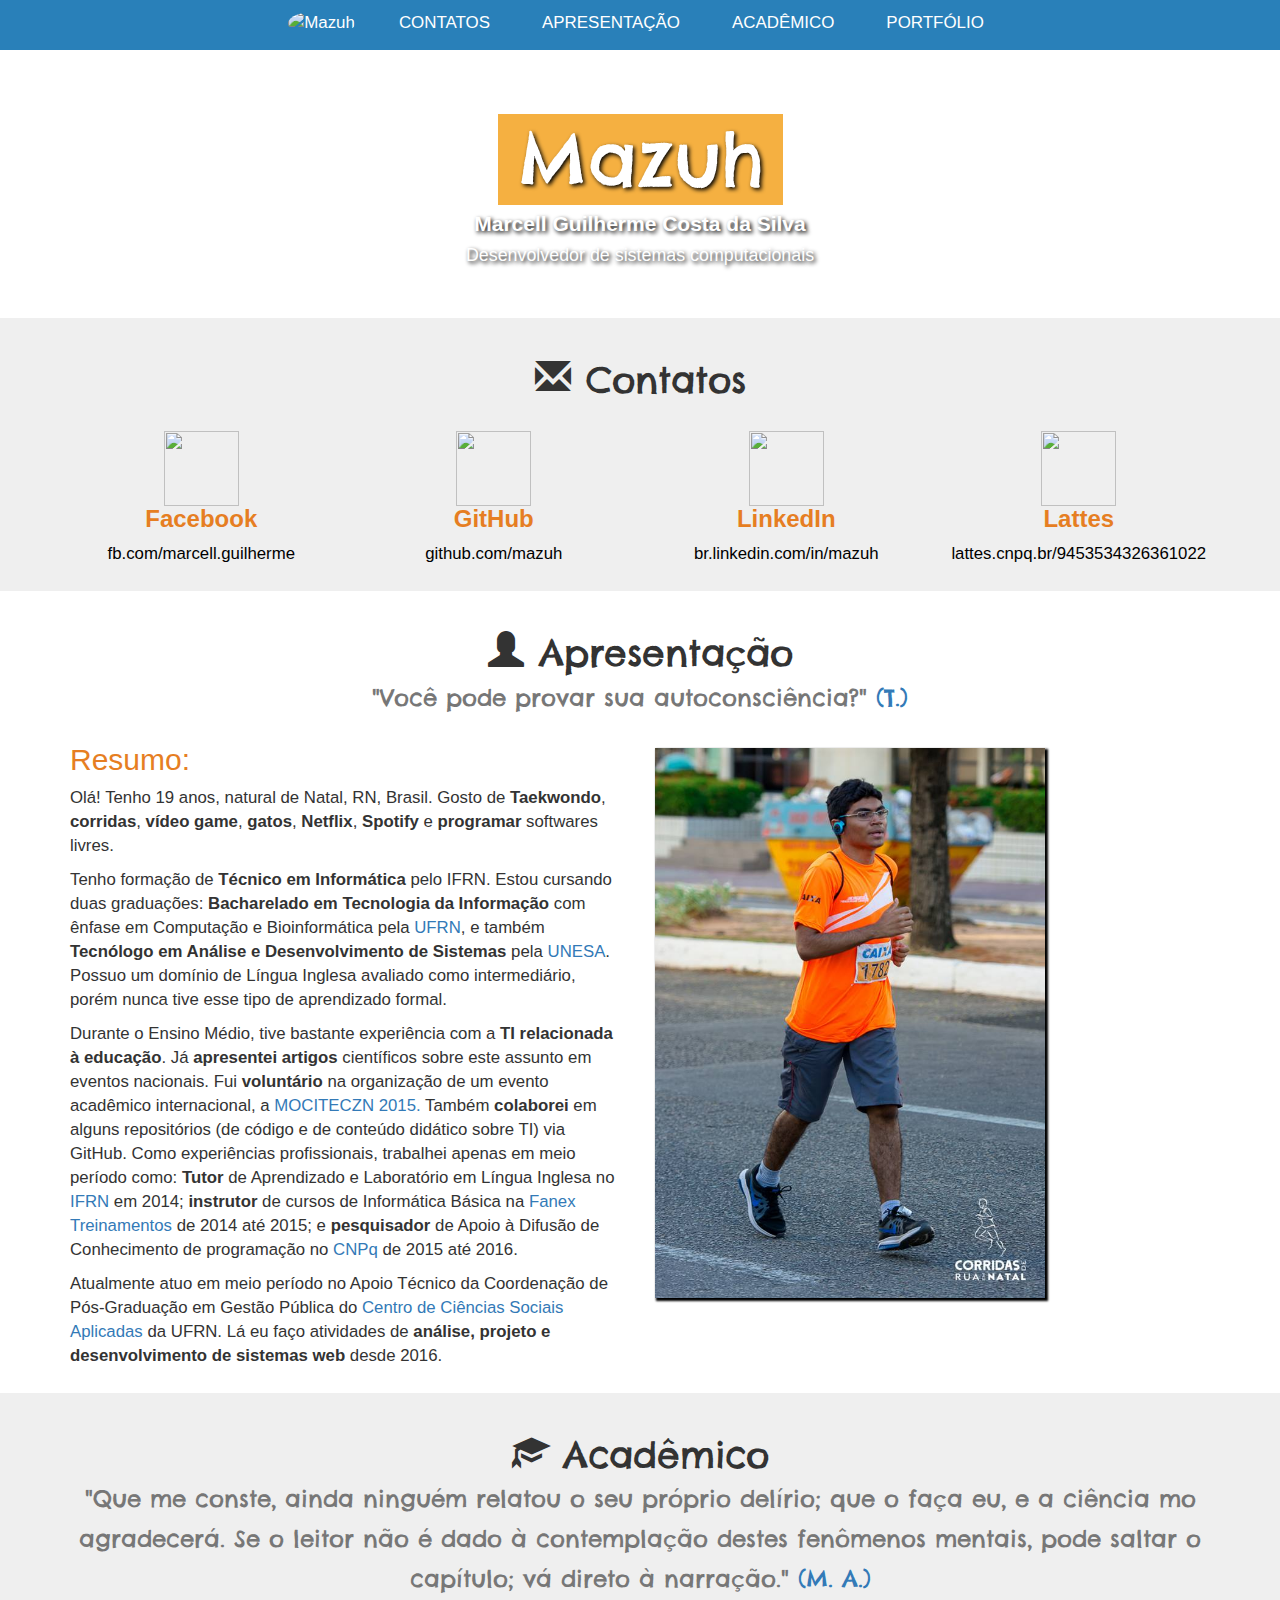
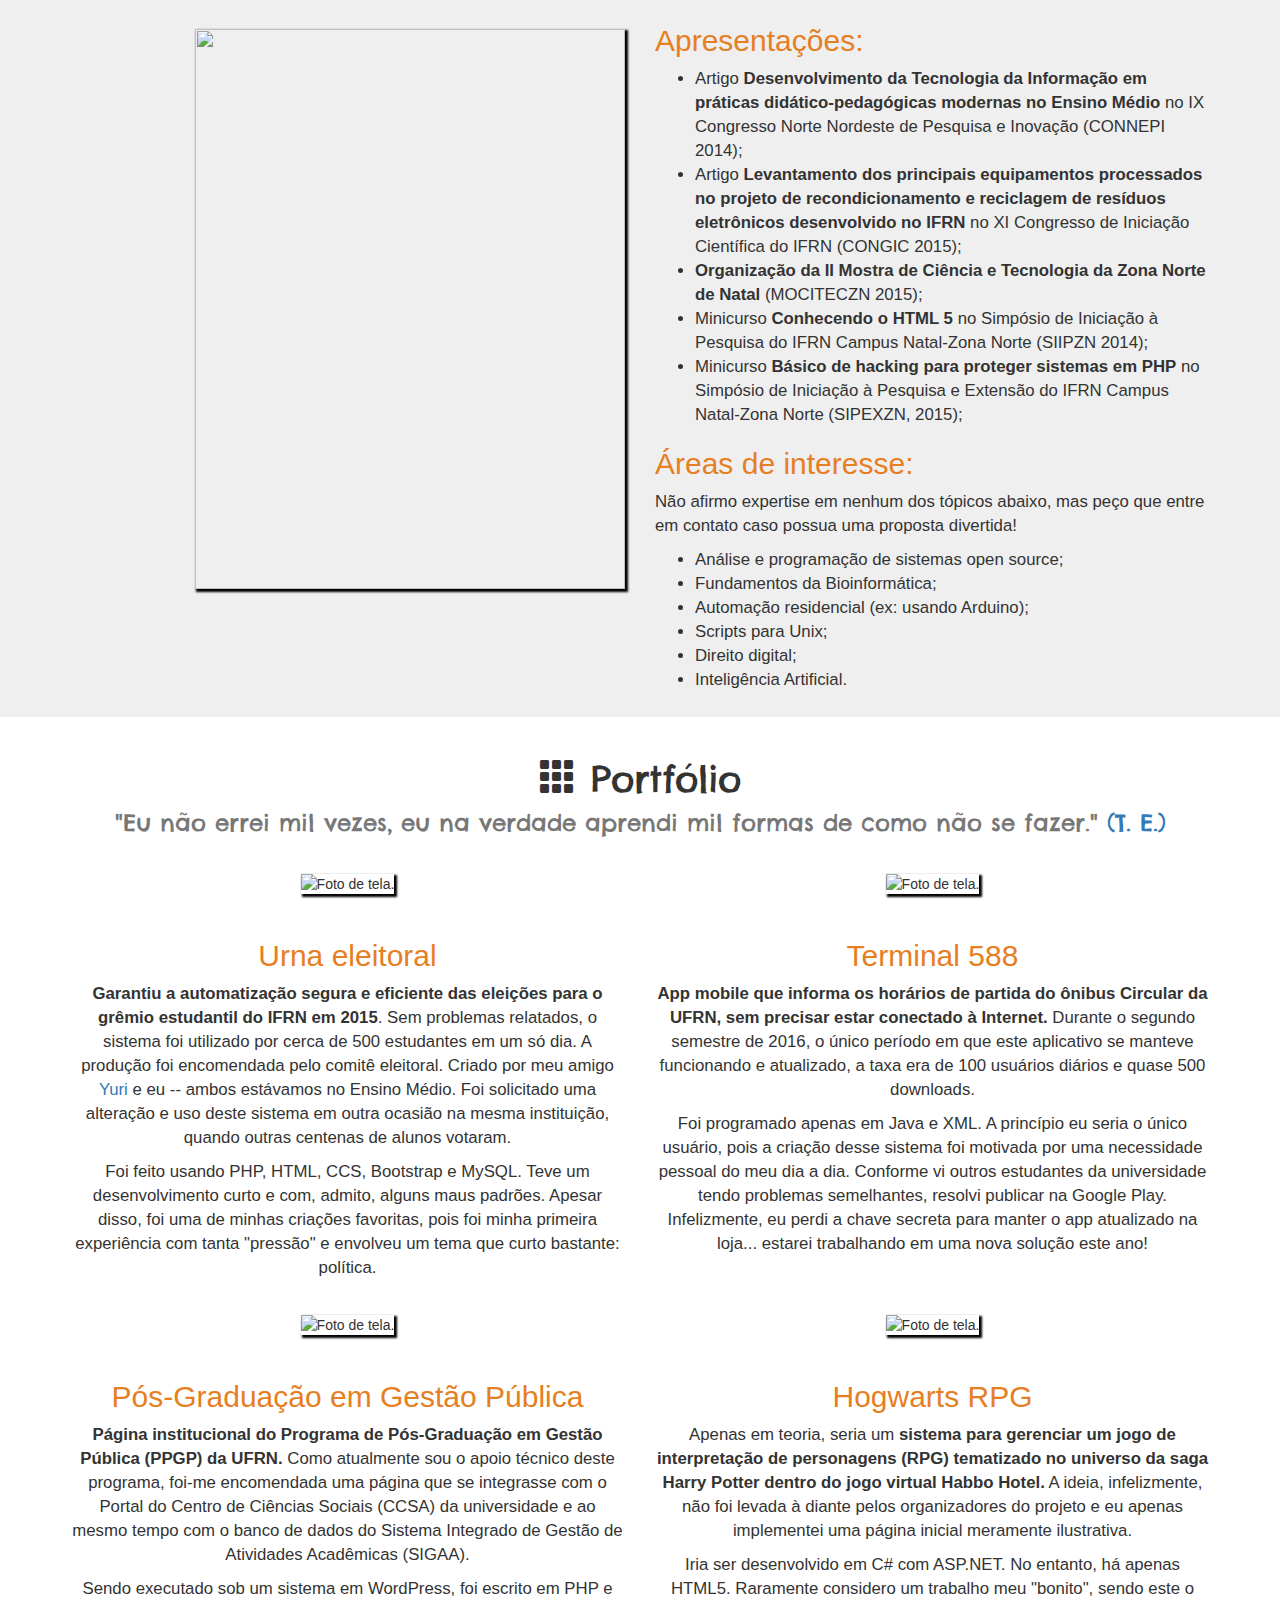
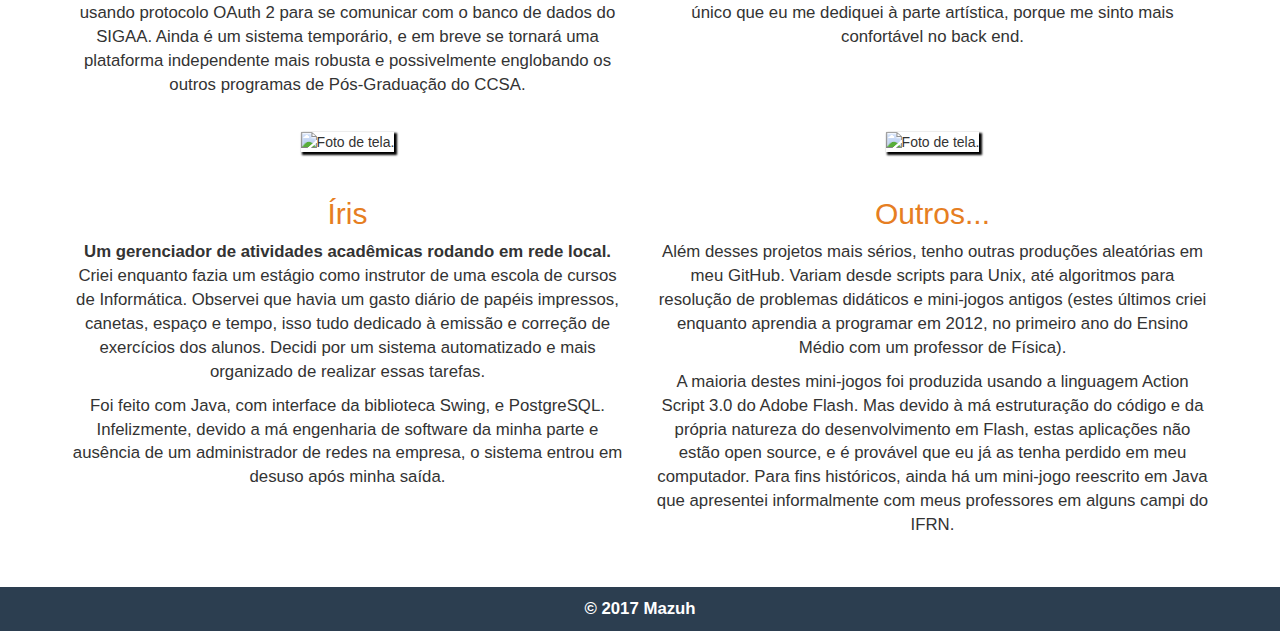
==== index.html @ deb11270 "Fix #7" ====
<!DOCTYPE html>
<html lang="pt-br">
    
    <head>

        <meta charset="utf-8"/>
        <meta http-equiv="content-language" content="pt-BR">
        <meta http-equiv="X-UA-Compatible" content="IE=edge"/>
        <meta name="viewport" content="width=device-width, initial-scale=1"/>
        <meta name="description" content="Página web para marketing pessoal
                                          do analista e desenvolvedor de sistemas
                                          Marcell Guilherme (ou 'Mazuh'). Aqui é
                                          possível ver um pouco do portfólio,
                                          currículo, habilidades e formas de contato."/>
        <meta name="author" content="Mazuh"/>

        <title>Mazuh | Marcell G.</title>

        <!-- Bootstrap core CSS -->
        <link href="css/bootstrap.min.css" rel="stylesheet">
        <link href="css/bootstrap-social.css" rel="stylesheet">

        <!-- Extra fonts -->
        <link href="https://fonts.googleapis.com/css?family=Chelsea+Market" rel="stylesheet" type="text/css">

        <!-- HTML5 shim and Respond.js for IE8 support of HTML5 elements and media queries -->
        <!--[if lt IE 9]>
        <script src="https://oss.maxcdn.com/html5shiv/3.7.2/html5shiv.min.js"></script>
        <script src="https://oss.maxcdn.com/respond/1.4.2/respond.min.js"></script>
        <![endif]-->

        <!-- Custom styles -->
        <link href="css/mazuh/main.css" rel="stylesheet">
        
    </head>

    <body>

        <div class="row" id="main-menu">
           <nav>
                <div class="container navbar">
                    <ul class="nav nav-navbar nav-justified">
                        <li><a><img src="css/mazuh/assets/photos/marcell_necktie.jpg" width="50" height="50" class="img-circle" alt="Mazuh"/></a></li>
                        <li><a href="#contacts">CONTATOS</a></li>
                        <li><a href="#personal">APRESENTAÇÃO</a></li>
                        <li><a href="#academic">ACADÊMICO</a></li>
                        <li><a href="#portfolio">PORTFÓLIO</a></li>
                    </ul>
                </div>
            </nav>
        </div>
        
        <header class="row" id="resume">
            <div class="container text-center">
                <h1><span>Mazuh</span></h1>
                <p class="lead">
                    <strong>Marcell Guilherme Costa da Silva</strong>
                    <br/>
                    <small>Desenvolvedor de sistemas computacionais</small>
                </p>
            </div><!-- /.container -->
        </header>
        
        
        <section class="row darker-bg" id="contacts">
            <div class="container">
                
                <header class="row main-topic-title-box text-center">
                    <h1><i class="glyphicon glyphicon-envelope"></i><span> Contatos</span></h1>
                </header>
                
                <div class="row text-center">

                    <div class="col-md-3 col-selection">
                        <h3>
                            <a href="https://www.facebook.com/marcell.guilherme" target="_blank">
                                <img src="css/mazuh/assets/logos/facebook.png" width="75" height="75"/>
                                <br/>
                                <span><strong>Facebook</strong></span>
                            </a>
                        </h3>
                        <p><a href="https://www.facebook.com/marcell.guilherme" target="_blank">fb.com/marcell.guilherme</a></p>
                    </div>

                    <div class="col-md-3 col-selection">
                        <h3>
                            <a href="https://github.com/Mazuh" target="_blank">
                                <img src="css/mazuh/assets/logos/github.png" width="75" height="75"/>
                                <br/>
                                <span><strong>GitHub</strong></span>
                            </a>
                        </h3>
                        <p><a href="https://github.com/Mazuh" target="_blank">github.com/mazuh</a></p>
                    </div>
                    
                    <div class="col-md-3 col-selection">
                        <h3>
                            <a href="http://br.linkedin.com/in/mazuh" target="_blank">
                                <img src="css/mazuh/assets/logos/linkedin.png" width="75" height="75"/>
                                <br/>
                                <span><strong>LinkedIn</strong></span>
                            </a>
                        </h3>
                        <p><a href="http://br.linkedin.com/in/mazuh" target="_blank">br.linkedin.com/in/mazuh</a></p>
                    </div>
                    
                    <div class="col-md-3 col-selection">
                        <h3>
                            <a href="http://lattes.cnpq.br/9453534326361022" target="_blank">
                                <img src="css/mazuh/assets/logos/lattes.png" width="75" height="75"/>
                                <br/>
                                <span><strong>Lattes</strong></span>
                            </a>
                        </h3>
                        <p><a href="http://lattes.cnpq.br/9453534326361022" target="_blank">lattes.cnpq.br/9453534326361022</a></p>
                    </div>

                </div>
                
            </div>
        </section>
        

        <section class="row div-cor-2" id="personal">
            <div class="container">
                
                <header class="row main-topic-title-box text-center">
                    <h1><i class="glyphicon glyphicon-user"></i><span> Apresentação</span>
                    <br/><small>"Você pode provar sua autoconsciência?" <a href="https://www.google.com.br/search?q=transcendence+movie" target="_blank">(T.)</a></small></h1>
                </header>
                
                <div class="row">
                    
                    <div class="col-md-6">
                        <h2>Resumo:</h2>
                        <p>
                            Olá! Tenho 19 anos, natural de Natal, RN, Brasil. 
                            Gosto de <strong>Taekwondo</strong>, <strong>corridas</strong>, <strong>vídeo game</strong>, 
                            <strong>gatos</strong>, <strong>Netflix</strong>, <strong>Spotify</strong> e 
                            <strong>programar</strong> softwares livres.
                        </p>
                        <p>
                            Tenho formação de <strong>Técnico em Informática</strong> pelo IFRN. 
                            Estou cursando duas graduações: <strong>Bacharelado em Tecnologia da Informação</strong> 
                            com ênfase em Computação e Bioinformática pela <a href="http://www.ufrn.br/" target="_blank">UFRN</a>,
                            e também <strong>Tecnólogo em Análise e Desenvolvimento de Sistemas</strong> 
                            pela <a href="http://portal.estacio.br/" target="_blank">UNESA</a>.
                            Possuo um domínio de Língua Inglesa avaliado como intermediário, porém nunca
                            tive esse tipo de aprendizado formal.
                        </p>
                        <p>
                            Durante o Ensino Médio, tive bastante experiência com a <strong>TI relacionada à 
                            educação</strong>. Já <strong>apresentei artigos</strong> científicos sobre este 
                            assunto em eventos nacionais. Fui <strong>voluntário</strong> na organização de um 
                            evento acadêmico internacional, a 
                            <a href="http://eventos.ifrn.edu.br/mociteczn/" target="_blank">MOCITECZN 2015.</a> 
                            Também <strong>colaborei</strong> em
                            alguns repositórios (de código e de conteúdo didático sobre TI) via GitHub.
                            Como experiências profissionais, trabalhei apenas em meio período como: <strong>Tutor</strong> 
                            de Aprendizado e Laboratório em Língua Inglesa no 
                            <a href="http://portal.ifrn.edu.br/campus/natalzonanorte" target="_blank">IFRN</a> em 2014; 
                            <strong>instrutor</strong> 
                            de cursos de Informática Básica na <a href="http://www.fanex.com.br/" target="_blank">Fanex 
                            Treinamentos</a> de 2014 até 2015; e <strong>pesquisador</strong> de Apoio à Difusão de Conhecimento de
                            programação no <a href="http://cnpq.br/" target="_blank">CNPq</a> de 2015 até 2016.
                        </p>
                        <p>
                            Atualmente atuo em meio período no Apoio Técnico da Coordenação de Pós-Graduação em Gestão Pública 
                            do <a href="http://www.ccsa.ufrn.br/" target="_blank">Centro de Ciências Sociais Aplicadas</a> da 
                            UFRN. Lá eu faço atividades de <strong>análise, projeto e 
                            desenvolvimento de sistemas web</strong> desde 2016.
                        </p>
                    </div>
                    
                    <div class="col-md-6">
                        <img src="css/mazuh/assets/photos/marcell_running.jpg" width="390" height="550" />
                    </div>
                    
                </div>
            </div>
        </section>
        

        <section class="row darker-bg" id="academic">
            <div class="container">
                
                <header class="row main-topic-title-box text-center">
                    <h1><i class="glyphicon glyphicon-education"></i><span> Acadêmico</span><br/><small>"Que me conste, ainda ninguém relatou o seu próprio delírio; que o faça eu, e a ciência mo agradecerá. Se o leitor não é dado à contemplação destes fenômenos mentais, pode saltar o capítulo; vá direto à narração." <a href="https://www.google.com.br/search?q=machado+de+assis+memorias+postumas+de+bras+cubas" target="_blank">(M. A.)</a></small></h1>
                </header>
                
                <div class="row">
                    
                    <div class="col-md-6">
                        <img src="css/mazuh/assets/photos/cprecife.jpg" width="430" height="560" class="pull-right" />
                    </div>

                    <div class="col-md-6">
                        <h2>Apresentações:</h2>
                        <ul>
                            <li>Artigo <strong>Desenvolvimento da Tecnologia da Informação em práticas didático-pedagógicas modernas no Ensino Médio</strong> no IX Congresso Norte Nordeste de Pesquisa e Inovação (CONNEPI 2014);</li>
                            <li>Artigo <strong>Levantamento dos principais equipamentos processados no projeto de recondicionamento e reciclagem de resíduos eletrônicos desenvolvido no IFRN</strong> no XI Congresso de Iniciação Científica do IFRN (CONGIC 2015);</li>
                            <li><strong>Organização da II Mostra de Ciência e Tecnologia da Zona Norte de Natal</strong> (MOCITECZN 2015);</li>
                            <li>Minicurso <strong>Conhecendo o HTML 5</strong> no Simpósio de Iniciação à Pesquisa do IFRN Campus Natal-Zona Norte (SIIPZN 2014);</li>
                            <li>Minicurso <strong>Básico de hacking para proteger sistemas em PHP</strong> no Simpósio de Iniciação à Pesquisa e Extensão do IFRN Campus Natal-Zona Norte (SIPEXZN, 2015);</li>
                        </ul>
                        <h2>Áreas de interesse:</h2>
                        <p>
                            Não afirmo expertise em nenhum dos tópicos abaixo,
                            mas peço que entre em contato caso possua uma proposta divertida!
                        </p>
                        <ul>
                            <li>Análise e programação de sistemas open source;</li>
                            <li>Fundamentos da Bioinformática;</li>
                            <li>Automação residencial (ex: usando Arduino);</li>
                            <li>Scripts para Unix;</li>
                            <li>Direito digital;</li>
                            <li>Inteligência Artificial.</li>
                        </ul>
                    </div>

                </div>
            </div>
        </section>
        

        <section class="row" id="portfolio">
            <div class="container">

                <header class="row main-topic-title-box text-center">
                    <h1><i class="glyphicon glyphicon-th"></i><span> Portfólio</span><br/>
                    <small>"Eu não errei mil vezes, eu na verdade aprendi mil formas de como não se fazer."
                        <a href="https://www.google.com.br/search?q=thomas+edison" target="_blank">(T. E.)</a></small></h1>
                </header>

                <div class="row text-center">
                    <div class="col-md-6">
                        <img src="css/mazuh/assets/portfolio/print_urna.png" alt="Foto de tela." width="500" height="340"/>
                        <h2>Urna eleitoral</h2>
                        <p>
                            <strong>Garantiu a automatização segura e eficiente das eleições para o grêmio estudantil
                            do IFRN em 2015</strong>. Sem problemas relatados, o sistema foi utilizado por cerca de 500
                            estudantes em um só dia. A produção foi encomendada pelo comitê eleitoral. Criado por meu
                            amigo <a href="https://github.com/yuriscosta" target="_blank">Yuri</a> e eu -- ambos estávamos no Ensino Médio. 
                            Foi solicitado uma alteração e uso deste sistema em outra ocasião na mesma instituição, 
                            quando outras centenas de alunos votaram.
                        </p>
                        <p>
                            Foi feito usando PHP, HTML, CCS, Bootstrap e MySQL. Teve um
                            desenvolvimento curto e com, admito, alguns maus padrões. Apesar disso, foi uma de
                            minhas criações favoritas, pois foi minha primeira experiência com tanta "pressão" e 
                            envolveu um tema que curto bastante: política.
                        </p>
                    </div>

                    <div class="col-md-6">
                        <img src="css/mazuh/assets/portfolio/print_terminal588.png" alt="Foto de tela." width="220" height="400"/>
                        <h2>Terminal 588</h2>
                        <p>
                            <strong>App mobile que informa os horários de partida do ônibus Circular da UFRN, sem precisar
                            estar conectado à Internet.</strong> Durante o segundo semestre de 2016, o único
                            período em que este aplicativo se manteve funcionando e atualizado, a taxa era de 100 usuários
                            diários e quase 500 downloads.
                        </p>
                        <p>
                            Foi programado apenas em Java e XML.
                            A princípio eu seria o único usuário, pois a criação desse sistema foi motivada por uma
                            necessidade pessoal do meu dia a dia. Conforme vi outros estudantes da universidade 
                            tendo problemas semelhantes, resolvi publicar na Google Play. Infelizmente, eu perdi
                            a chave secreta para manter o app atualizado na loja... estarei trabalhando em uma
                            nova solução este ano!
                        </p>
                    </div>
                </div>

                <div class="row text-center">
                    <div class="col-md-6">
                        <img src="css/mazuh/assets/portfolio/print_ppgp.png" alt="Foto de tela." width="500" height="360"/>
                        <h2>Pós-Graduação em Gestão Pública</h2>
                        <p>
                            <strong>Página institucional do Programa de Pós-Graduação em Gestão Pública (PPGP) da UFRN.</strong>
                            Como atualmente sou o apoio técnico deste programa, foi-me encomendada uma
                            página que se integrasse com o Portal do Centro de Ciências Sociais (CCSA) da 
                            universidade e ao mesmo tempo com o banco de dados do Sistema Integrado de 
                            Gestão de Atividades Acadêmicas (SIGAA).
                        </p>
                        <p>
                            Sendo executado sob um sistema em WordPress, foi escrito em PHP e usando protocolo
                            OAuth 2 para se comunicar com o banco de dados do SIGAA. Ainda é um sistema temporário,
                            e em breve se tornará uma plataforma independente mais robusta e possivelmente
                            englobando os outros programas de Pós-Graduação do CCSA.
                        </p>
                    </div>

                    <div class="col-md-6">
                        <img src="css/mazuh/assets/portfolio/print_hogwarts.png" alt="Foto de tela." width="490" height="310"/>
                        <h2>Hogwarts RPG</h2>
                        <p>
                            Apenas em teoria, seria um <strong>sistema para gerenciar um jogo de interpretação de personagens (RPG) 
                            tematizado no universo da saga Harry Potter
                            dentro do jogo virtual Habbo Hotel.</strong>
                            A ideia, infelizmente, não foi levada à diante pelos organizadores do projeto 
                            e eu apenas implementei uma página inicial meramente ilustrativa.
                        </p>
                        <p>
                            Iria ser desenvolvido em C# com ASP.NET. No entanto, há apenas HTML5. Raramente considero um trabalho
                            meu "bonito", sendo este o único que eu me dediquei à parte artística, porque me sinto mais confortável
                            no back end.
                        </p>
                    </div>
                </div>

                <div class="row text-center">
                    <div class="col-md-6">
                        <img src="css/mazuh/assets/portfolio/print_iris_fanex.png" alt="Foto de tela." width="470" height="350"/>
                        <h2>Íris</h2>
                        <p>
                            <strong>Um gerenciador de atividades acadêmicas rodando em rede local.</strong> Criei enquanto fazia um estágio como
                            instrutor de uma escola de cursos de Informática. Observei que havia um gasto diário de papéis impressos,
                            canetas, espaço e tempo, isso tudo dedicado à emissão e correção de exercícios dos alunos.
                            Decidi por um sistema automatizado e mais organizado de realizar essas tarefas.
                        </p>
                        <p>
                            Foi feito com Java, com interface da biblioteca Swing, e PostgreSQL. Infelizmente, devido a má engenharia
                            de software da minha parte e ausência de um administrador de redes na empresa, o sistema entrou em desuso
                            após minha saída.
                        </p>
                    </div>

                    <div class="col-md-6">
                        <img src="css/mazuh/assets/portfolio/print_flashs.png" alt="Foto de tela." width="490" height="300"/>
                        <h2>Outros...</h2>
                        <p>
                            Além desses projetos mais sérios, tenho outras produções aleatórias em meu GitHub. Variam desde scripts para Unix,
                            até algoritmos para resolução de problemas didáticos e mini-jogos antigos (estes últimos criei enquanto aprendia
                            a programar em 2012, no primeiro ano do Ensino Médio com um professor de Física).
                        </p>
                        <p>
                            A maioria destes mini-jogos foi 
                            produzida usando a linguagem Action Script 3.0 do Adobe Flash. Mas devido à má estruturação
                            do código e da própria natureza do desenvolvimento em Flash, estas aplicações não estão
                            open source, e é provável que eu já as tenha perdido em meu computador. Para fins históricos,
                            ainda há um mini-jogo reescrito em Java que apresentei informalmente com meus professores
                            em alguns campi do IFRN.
                        </p>
                    </div>
                </div>

            </div>
        </section>


        <footer class="row">
            <div class="container text-center">
                <p><strong><a href="https://github.com/Mazuh/mazuh.github.io">&copy; 2017 Mazuh</a></strong></p>
            </div>
        </footer>
        

        <!-- Bootstrap core JavaScript
        ================================================== -->
        <script src="https://ajax.googleapis.com/ajax/libs/jquery/1.11.3/jquery.min.js"></script>
        <script src="js/bootstrap.min.js"></script>

    </body>
</html>
---- css/mazuh/main.css ----
/*
Global
*/
h1{
    font-family: "Chelsea Market", Georgia, serif;
}

h2{
    color: #E67E22;
}

p, li{
    font-size: 1.2em
}

/*
Main menu
*/

#main-menu nav{
    background-color: #2980b9;
    margin-bottom: 0;
}

#main-menu ul{
    width: 65%;
    margin: auto;
}

#main-menu li{
    padding-bottom: 0;
    padding-top: 0;
    font-size: 1.1em;
}

#main-menu li a{
    color: #fff;
    font-size: 1.1em;
}

#main-menu li a:hover{
    background-color: #f39c12;
    font-weight: bold;
}

#main-menu li:first-child a{
    background-color: transparent;
}

/*
Main title
*/

#resume{
    background-image: url(assets/misc/coding.jpg);
    background-position: center;
    background-size: cover;
}

#resume .container{
    margin-top: 30px;
    margin-bottom: 30px;
    color: #fff;
    text-shadow: 2px 2px 4px #000;
}

#resume h1 span{
    background-color: rgba(243, 156, 18, 0.8);
    padding-left: 20px;
    padding-right: 20px;
    font-size: 2em;
}

/*
Contacts
*/

#contacts .col-md-3 h3 a{
    text-decoration: none;
    color: #E67E22;
}

#contacts .col-md-3 a{
    color: #000;
}

/*
Body - general
*/

section{
    padding-top: 20px;
    padding-bottom: 15px;
    padding-left: 15px;
    padding-right: 15px;
}

.row .col-md-6 img{
    margin-bottom: 25px;
    margin-top: 25px;
    box-shadow: #000 2px 2px 2px 1px;
}

.darker-bg{
    background-color: #EFEFEF;
}

/*
Footer, copyright
*/

footer{
    margin-top: 25px;
    padding-top: 10px;
    background-color: #2c3e50;
    color: #fff;
}

footer a{
    text-decoration: none;
    color: #fff;
}

footer a:hover{
    color: #d35400;
}
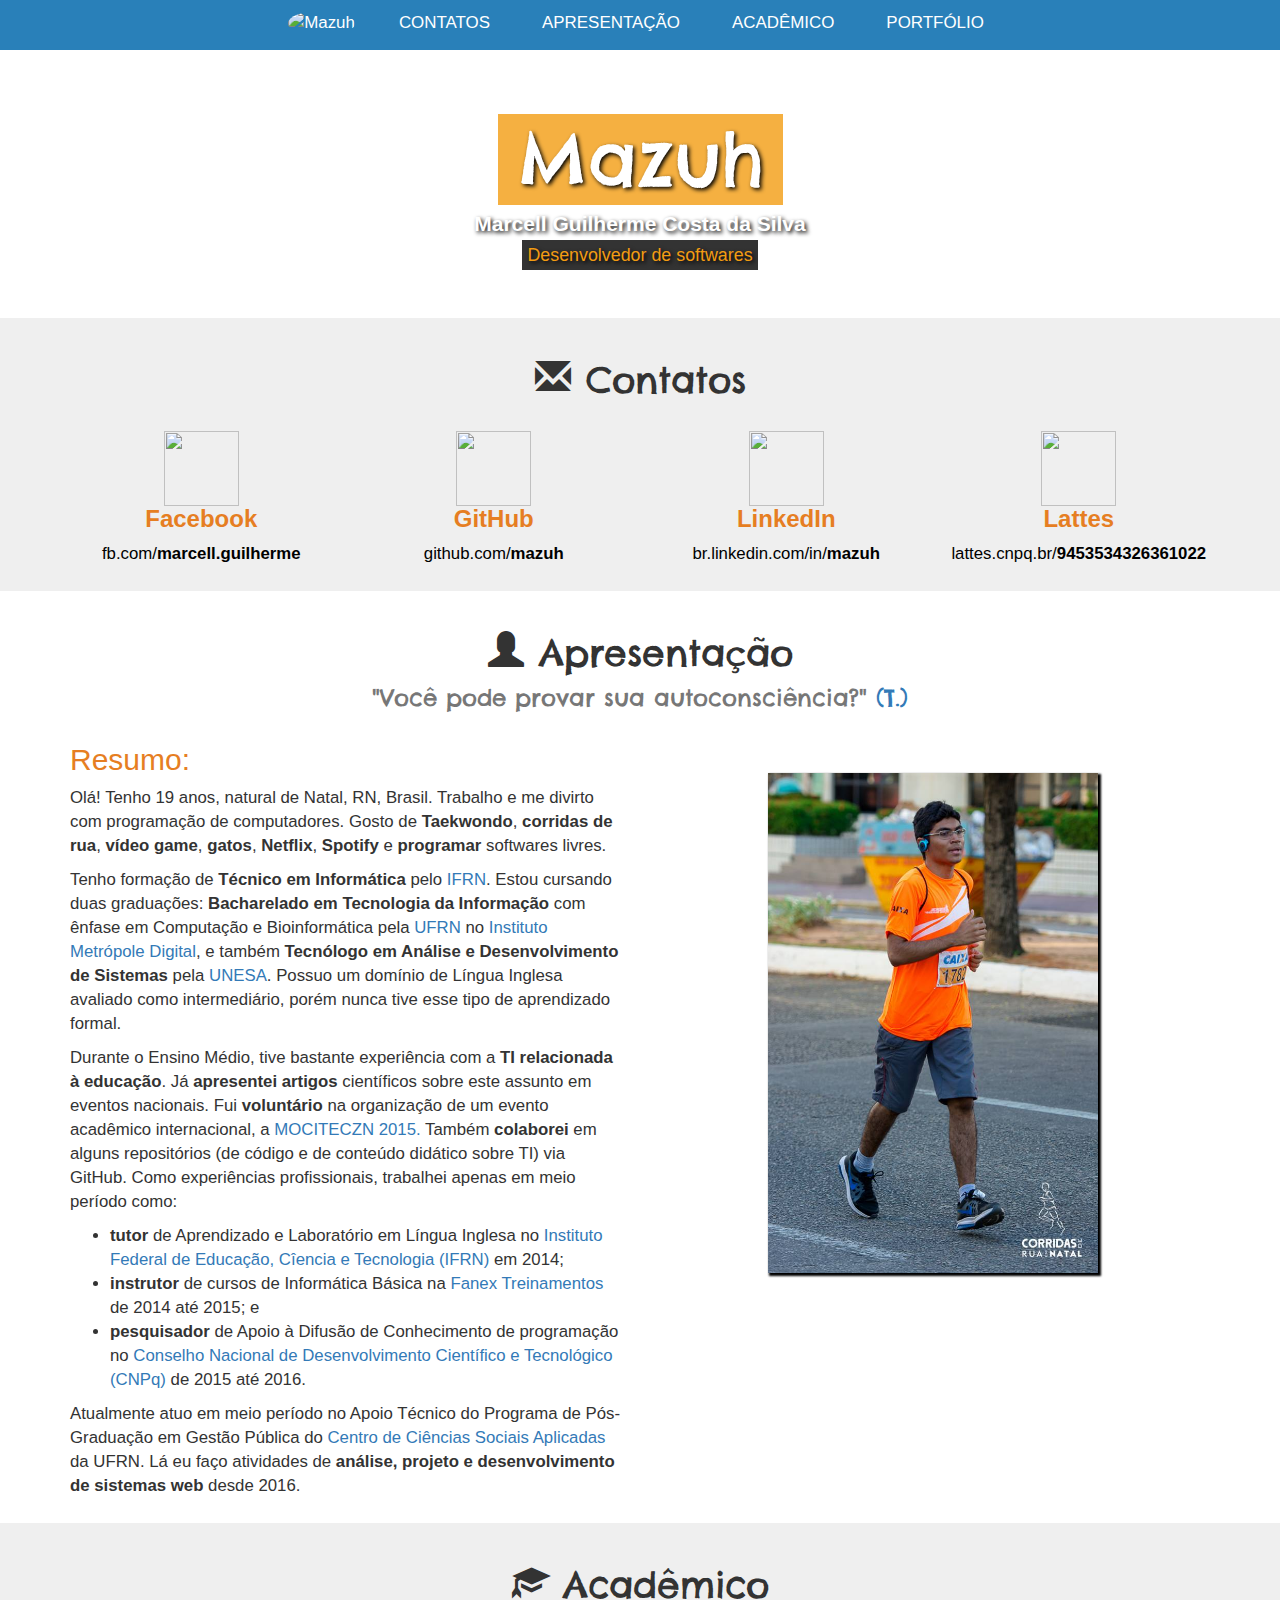
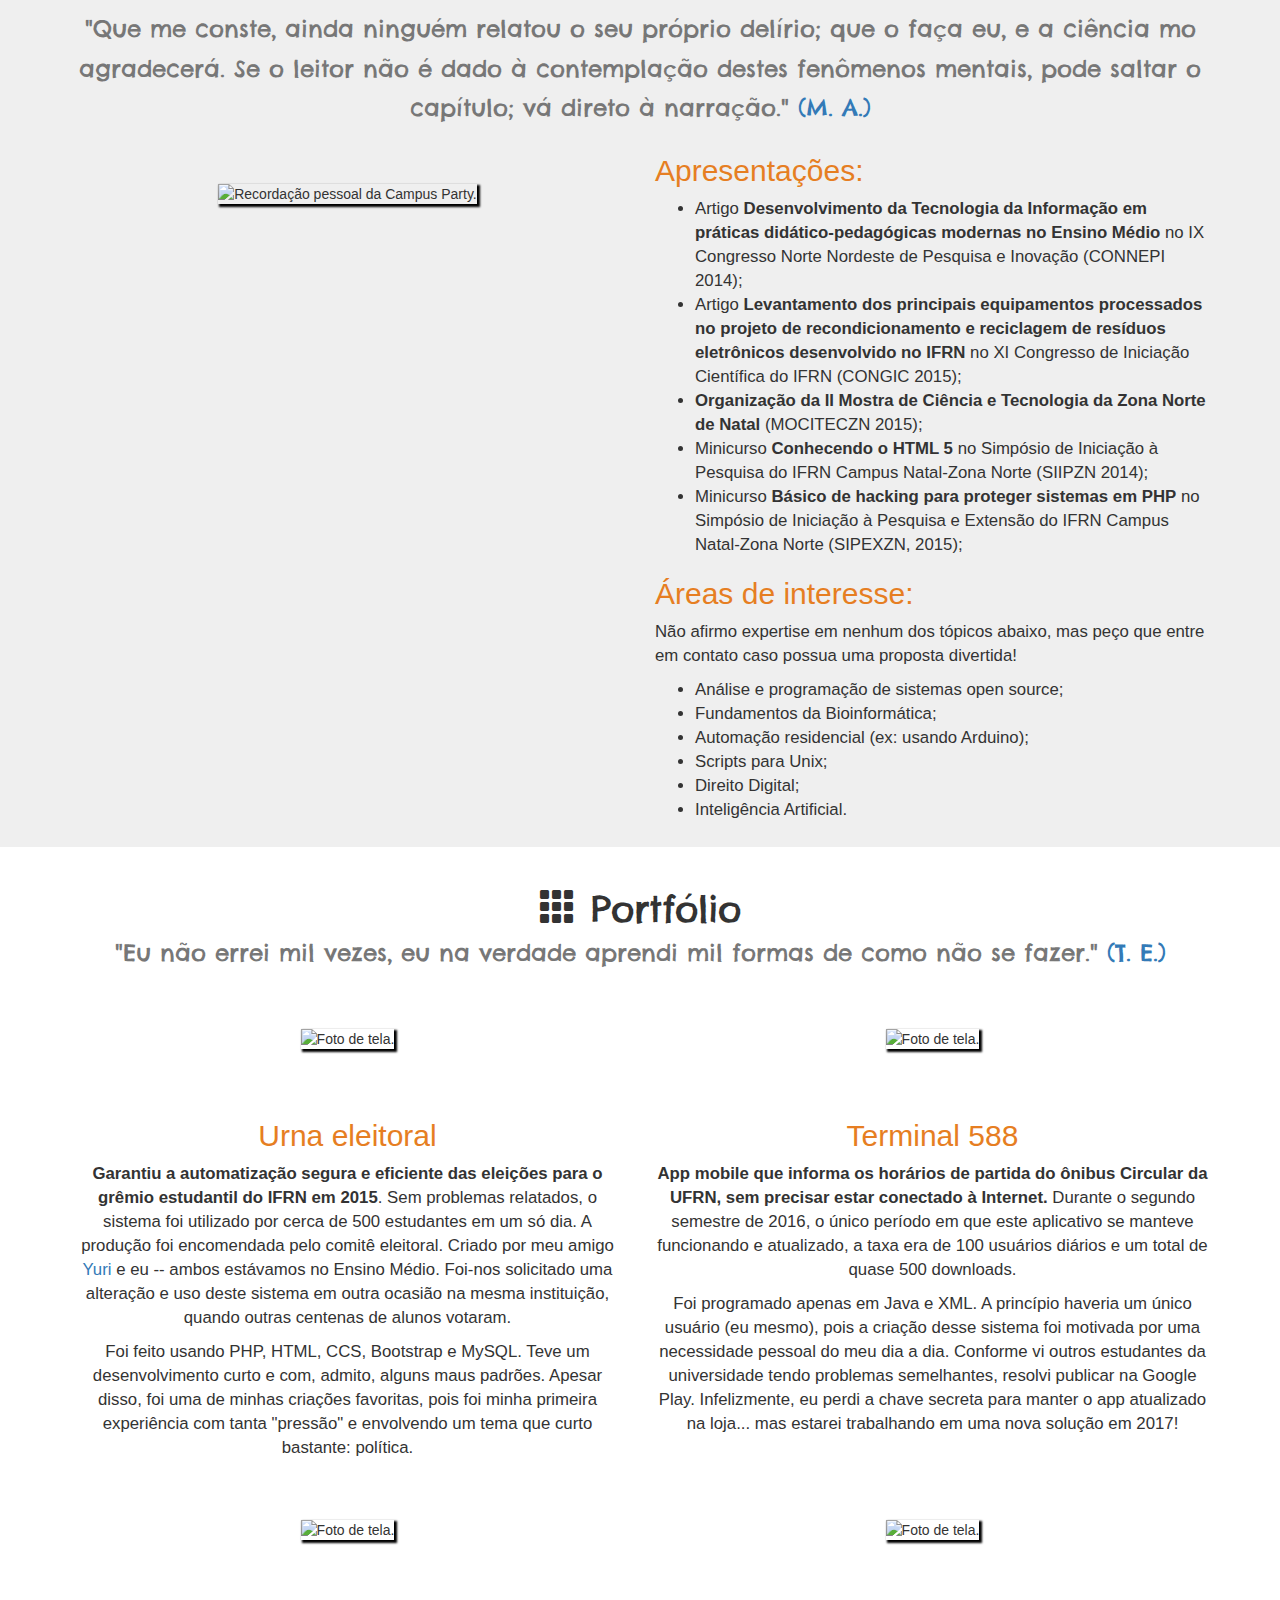
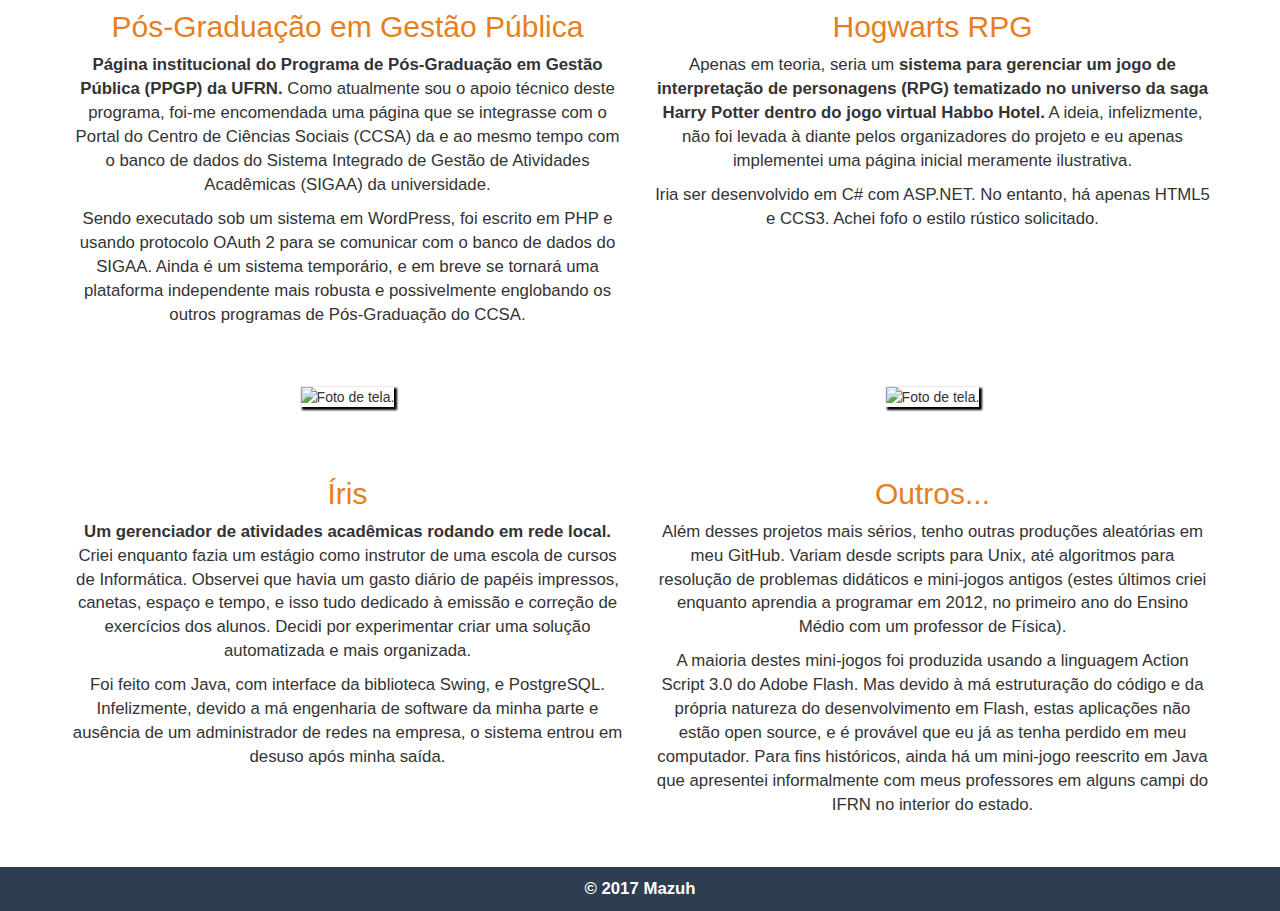
==== commit 7fe63a21: "Ajust some txt content, and try to solve #14" ====
--- a/index.html
+++ b/index.html
@@ -56,7 +56,7 @@
                 <p class="lead">
                     <strong>Marcell Guilherme Costa da Silva</strong>
                     <br/>
-                    <small>Desenvolvedor de sistemas computacionais</small>
+                    <small>Desenvolvedor de softwares</small>
                 </p>
             </div><!-- /.container -->
         </header>
@@ -71,7 +71,7 @@
                 
                 <div class="row text-center">
 
-                    <div class="col-md-3 col-selection">
+                    <div class="col-md-3">
                         <h3>
                             <a href="https://www.facebook.com/marcell.guilherme" target="_blank">
                                 <img src="css/mazuh/assets/logos/facebook.png" width="75" height="75"/>
@@ -79,10 +79,10 @@
                                 <span><strong>Facebook</strong></span>
                             </a>
                         </h3>
-                        <p><a href="https://www.facebook.com/marcell.guilherme" target="_blank">fb.com/marcell.guilherme</a></p>
-                    </div>
-
-                    <div class="col-md-3 col-selection">
+                        <p><a href="https://www.facebook.com/marcell.guilherme" target="_blank">fb.com/<strong>marcell.guilherme</strong></a></p>
+                    </div>
+
+                    <div class="col-md-3">
                         <h3>
                             <a href="https://github.com/Mazuh" target="_blank">
                                 <img src="css/mazuh/assets/logos/github.png" width="75" height="75"/>
@@ -90,10 +90,10 @@
                                 <span><strong>GitHub</strong></span>
                             </a>
                         </h3>
-                        <p><a href="https://github.com/Mazuh" target="_blank">github.com/mazuh</a></p>
-                    </div>
-                    
-                    <div class="col-md-3 col-selection">
+                        <p><a href="https://github.com/Mazuh" target="_blank">github.com/<strong>mazuh</strong></a></p>
+                    </div>
+                    
+                    <div class="col-md-3">
                         <h3>
                             <a href="http://br.linkedin.com/in/mazuh" target="_blank">
                                 <img src="css/mazuh/assets/logos/linkedin.png" width="75" height="75"/>
@@ -101,10 +101,10 @@
                                 <span><strong>LinkedIn</strong></span>
                             </a>
                         </h3>
-                        <p><a href="http://br.linkedin.com/in/mazuh" target="_blank">br.linkedin.com/in/mazuh</a></p>
-                    </div>
-                    
-                    <div class="col-md-3 col-selection">
+                        <p><a href="http://br.linkedin.com/in/mazuh" target="_blank">br.linkedin.com/in/<strong>mazuh</strong></a></p>
+                    </div>
+                    
+                    <div class="col-md-3">
                         <h3>
                             <a href="http://lattes.cnpq.br/9453534326361022" target="_blank">
                                 <img src="css/mazuh/assets/logos/lattes.png" width="75" height="75"/>
@@ -112,7 +112,7 @@
                                 <span><strong>Lattes</strong></span>
                             </a>
                         </h3>
-                        <p><a href="http://lattes.cnpq.br/9453534326361022" target="_blank">lattes.cnpq.br/9453534326361022</a></p>
+                        <p><a href="http://lattes.cnpq.br/9453534326361022" target="_blank">lattes.cnpq.br/<strong>9453534326361022</strong></a></p>
                     </div>
 
                 </div>
@@ -135,14 +135,16 @@
                         <h2>Resumo:</h2>
                         <p>
                             Olá! Tenho 19 anos, natural de Natal, RN, Brasil. 
-                            Gosto de <strong>Taekwondo</strong>, <strong>corridas</strong>, <strong>vídeo game</strong>, 
+                            Trabalho e me divirto com programação de computadores.
+                            Gosto de <strong>Taekwondo</strong>, <strong>corridas de rua</strong>, <strong>vídeo game</strong>, 
                             <strong>gatos</strong>, <strong>Netflix</strong>, <strong>Spotify</strong> e 
                             <strong>programar</strong> softwares livres.
                         </p>
                         <p>
-                            Tenho formação de <strong>Técnico em Informática</strong> pelo IFRN. 
+                            Tenho formação de <strong>Técnico em Informática</strong> pelo <a href="http://portal.ifrn.edu.br/" target="_blank">IFRN</a>. 
                             Estou cursando duas graduações: <strong>Bacharelado em Tecnologia da Informação</strong> 
-                            com ênfase em Computação e Bioinformática pela <a href="http://www.ufrn.br/" target="_blank">UFRN</a>,
+                            com ênfase em Computação e Bioinformática pela <a href="http://www.ufrn.br/" target="_blank">UFRN</a>
+                            no <a href="http://portal.imd.ufrn.br/" target="_blank">Instituto Metrópole Digital</a>,
                             e também <strong>Tecnólogo em Análise e Desenvolvimento de Sistemas</strong> 
                             pela <a href="http://portal.estacio.br/" target="_blank">UNESA</a>.
                             Possuo um domínio de Língua Inglesa avaliado como intermediário, porém nunca
@@ -156,24 +158,36 @@
                             <a href="http://eventos.ifrn.edu.br/mociteczn/" target="_blank">MOCITECZN 2015.</a> 
                             Também <strong>colaborei</strong> em
                             alguns repositórios (de código e de conteúdo didático sobre TI) via GitHub.
-                            Como experiências profissionais, trabalhei apenas em meio período como: <strong>Tutor</strong> 
-                            de Aprendizado e Laboratório em Língua Inglesa no 
-                            <a href="http://portal.ifrn.edu.br/campus/natalzonanorte" target="_blank">IFRN</a> em 2014; 
-                            <strong>instrutor</strong> 
-                            de cursos de Informática Básica na <a href="http://www.fanex.com.br/" target="_blank">Fanex 
-                            Treinamentos</a> de 2014 até 2015; e <strong>pesquisador</strong> de Apoio à Difusão de Conhecimento de
-                            programação no <a href="http://cnpq.br/" target="_blank">CNPq</a> de 2015 até 2016.
-                        </p>
-                        <p>
-                            Atualmente atuo em meio período no Apoio Técnico da Coordenação de Pós-Graduação em Gestão Pública 
+                            Como experiências profissionais, trabalhei apenas em meio período como: 
+                            <ul>
+                                <li>
+                                    <strong>tutor</strong> 
+                                    de Aprendizado e Laboratório em Língua Inglesa no 
+                                    <a href="http://portal.ifrn.edu.br/campus/natalzonanorte" target="_blank">Instituto
+                                     Federal de Educação, Cîencia e Tecnologia (IFRN)</a> em 2014;
+                                </li> 
+                                <li>
+                                    <strong>instrutor</strong> 
+                                    de cursos de Informática Básica na <a href="http://www.fanex.com.br/" target="_blank">Fanex 
+                                    Treinamentos</a> de 2014 até 2015; e 
+                                </li>
+                                <li>
+                                    <strong>pesquisador</strong> de Apoio à Difusão de Conhecimento de
+                                    programação no <a href="http://cnpq.br/" target="_blank">Conselho Nacional de Desenvolvimento 
+                                    Científico e Tecnológico (CNPq)</a> de 2015 até 2016.
+                                </li>
+                            </ul>
+                        </p>
+                        <p>
+                            Atualmente atuo em meio período no Apoio Técnico do Programa de Pós-Graduação em Gestão Pública 
                             do <a href="http://www.ccsa.ufrn.br/" target="_blank">Centro de Ciências Sociais Aplicadas</a> da 
                             UFRN. Lá eu faço atividades de <strong>análise, projeto e 
                             desenvolvimento de sistemas web</strong> desde 2016.
                         </p>
                     </div>
                     
-                    <div class="col-md-6">
-                        <img src="css/mazuh/assets/photos/marcell_running.jpg" width="390" height="550" />
+                    <div class="col-md-6 text-center">
+                        <img src="css/mazuh/assets/photos/marcell_running.jpg" width="330" height="500" alt="Recordação pessoal de uma corrida de rua."/>
                     </div>
                     
                 </div>
@@ -190,8 +204,8 @@
                 
                 <div class="row">
                     
-                    <div class="col-md-6">
-                        <img src="css/mazuh/assets/photos/cprecife.jpg" width="430" height="560" class="pull-right" />
+                    <div class="col-md-6 text-center">
+                        <img src="css/mazuh/assets/photos/cprecife.jpg" width="330" height="500" alt="Recordação pessoal da Campus Party."/>
                     </div>
 
                     <div class="col-md-6">
@@ -213,7 +227,7 @@
                             <li>Fundamentos da Bioinformática;</li>
                             <li>Automação residencial (ex: usando Arduino);</li>
                             <li>Scripts para Unix;</li>
-                            <li>Direito digital;</li>
+                            <li>Direito Digital;</li>
                             <li>Inteligência Artificial.</li>
                         </ul>
                     </div>
@@ -234,21 +248,21 @@
 
                 <div class="row text-center">
                     <div class="col-md-6">
-                        <img src="css/mazuh/assets/portfolio/print_urna.png" alt="Foto de tela." width="500" height="340"/>
+                        <img src="css/mazuh/assets/portfolio/print_urna.png" alt="Foto de tela." width="330" height="240"/>
                         <h2>Urna eleitoral</h2>
                         <p>
                             <strong>Garantiu a automatização segura e eficiente das eleições para o grêmio estudantil
                             do IFRN em 2015</strong>. Sem problemas relatados, o sistema foi utilizado por cerca de 500
                             estudantes em um só dia. A produção foi encomendada pelo comitê eleitoral. Criado por meu
                             amigo <a href="https://github.com/yuriscosta" target="_blank">Yuri</a> e eu -- ambos estávamos no Ensino Médio. 
-                            Foi solicitado uma alteração e uso deste sistema em outra ocasião na mesma instituição, 
+                            Foi-nos solicitado uma alteração e uso deste sistema em outra ocasião na mesma instituição, 
                             quando outras centenas de alunos votaram.
                         </p>
                         <p>
                             Foi feito usando PHP, HTML, CCS, Bootstrap e MySQL. Teve um
                             desenvolvimento curto e com, admito, alguns maus padrões. Apesar disso, foi uma de
                             minhas criações favoritas, pois foi minha primeira experiência com tanta "pressão" e 
-                            envolveu um tema que curto bastante: política.
+                            envolvendo um tema que curto bastante: política.
                         </p>
                     </div>
 
@@ -259,29 +273,29 @@
                             <strong>App mobile que informa os horários de partida do ônibus Circular da UFRN, sem precisar
                             estar conectado à Internet.</strong> Durante o segundo semestre de 2016, o único
                             período em que este aplicativo se manteve funcionando e atualizado, a taxa era de 100 usuários
-                            diários e quase 500 downloads.
+                            diários e um total de quase 500 downloads.
                         </p>
                         <p>
                             Foi programado apenas em Java e XML.
-                            A princípio eu seria o único usuário, pois a criação desse sistema foi motivada por uma
+                            A princípio haveria um único usuário (eu mesmo), pois a criação desse sistema foi motivada por uma
                             necessidade pessoal do meu dia a dia. Conforme vi outros estudantes da universidade 
                             tendo problemas semelhantes, resolvi publicar na Google Play. Infelizmente, eu perdi
-                            a chave secreta para manter o app atualizado na loja... estarei trabalhando em uma
-                            nova solução este ano!
+                            a chave secreta para manter o app atualizado na loja... mas estarei trabalhando em uma
+                            nova solução em 2017!
                         </p>
                     </div>
                 </div>
 
                 <div class="row text-center">
                     <div class="col-md-6">
-                        <img src="css/mazuh/assets/portfolio/print_ppgp.png" alt="Foto de tela." width="500" height="360"/>
+                        <img src="css/mazuh/assets/portfolio/print_ppgp.png" alt="Foto de tela." width="330" height="210"/>
                         <h2>Pós-Graduação em Gestão Pública</h2>
                         <p>
                             <strong>Página institucional do Programa de Pós-Graduação em Gestão Pública (PPGP) da UFRN.</strong>
                             Como atualmente sou o apoio técnico deste programa, foi-me encomendada uma
                             página que se integrasse com o Portal do Centro de Ciências Sociais (CCSA) da 
-                            universidade e ao mesmo tempo com o banco de dados do Sistema Integrado de 
-                            Gestão de Atividades Acadêmicas (SIGAA).
+                            e ao mesmo tempo com o banco de dados do Sistema Integrado de 
+                            Gestão de Atividades Acadêmicas (SIGAA) da universidade.
                         </p>
                         <p>
                             Sendo executado sob um sistema em WordPress, foi escrito em PHP e usando protocolo
@@ -292,7 +306,7 @@
                     </div>
 
                     <div class="col-md-6">
-                        <img src="css/mazuh/assets/portfolio/print_hogwarts.png" alt="Foto de tela." width="490" height="310"/>
+                        <img src="css/mazuh/assets/portfolio/print_hogwarts.png" alt="Foto de tela." width="330" height="190"/>
                         <h2>Hogwarts RPG</h2>
                         <p>
                             Apenas em teoria, seria um <strong>sistema para gerenciar um jogo de interpretação de personagens (RPG) 
@@ -302,22 +316,21 @@
                             e eu apenas implementei uma página inicial meramente ilustrativa.
                         </p>
                         <p>
-                            Iria ser desenvolvido em C# com ASP.NET. No entanto, há apenas HTML5. Raramente considero um trabalho
-                            meu "bonito", sendo este o único que eu me dediquei à parte artística, porque me sinto mais confortável
-                            no back end.
+                            Iria ser desenvolvido em C# com ASP.NET. No entanto, há apenas HTML5 e CCS3. Achei fofo o estilo rústico
+                            solicitado.
                         </p>
                     </div>
                 </div>
 
                 <div class="row text-center">
                     <div class="col-md-6">
-                        <img src="css/mazuh/assets/portfolio/print_iris_fanex.png" alt="Foto de tela." width="470" height="350"/>
+                        <img src="css/mazuh/assets/portfolio/print_iris_fanex.png" alt="Foto de tela." width="330" height="250"/>
                         <h2>Íris</h2>
                         <p>
                             <strong>Um gerenciador de atividades acadêmicas rodando em rede local.</strong> Criei enquanto fazia um estágio como
                             instrutor de uma escola de cursos de Informática. Observei que havia um gasto diário de papéis impressos,
-                            canetas, espaço e tempo, isso tudo dedicado à emissão e correção de exercícios dos alunos.
-                            Decidi por um sistema automatizado e mais organizado de realizar essas tarefas.
+                            canetas, espaço e tempo, e isso tudo dedicado à emissão e correção de exercícios dos alunos.
+                            Decidi por experimentar criar uma solução automatizada e mais organizada.
                         </p>
                         <p>
                             Foi feito com Java, com interface da biblioteca Swing, e PostgreSQL. Infelizmente, devido a má engenharia
@@ -327,7 +340,7 @@
                     </div>
 
                     <div class="col-md-6">
-                        <img src="css/mazuh/assets/portfolio/print_flashs.png" alt="Foto de tela." width="490" height="300"/>
+                        <img src="css/mazuh/assets/portfolio/print_flashs.png" alt="Foto de tela." width="330" height="200"/>
                         <h2>Outros...</h2>
                         <p>
                             Além desses projetos mais sérios, tenho outras produções aleatórias em meu GitHub. Variam desde scripts para Unix,
@@ -340,7 +353,7 @@
                             do código e da própria natureza do desenvolvimento em Flash, estas aplicações não estão
                             open source, e é provável que eu já as tenha perdido em meu computador. Para fins históricos,
                             ainda há um mini-jogo reescrito em Java que apresentei informalmente com meus professores
-                            em alguns campi do IFRN.
+                            em alguns campi do IFRN no interior do estado.
                         </p>
                     </div>
                 </div>
--- a/css/mazuh/main.css
+++ b/css/mazuh/main.css
@@ -71,6 +71,12 @@
     font-size: 2em;
 }
 
+#resume small{
+    background-color: rgba(0, 0, 0, 0.8);
+    color: rgba(243, 156, 18, 1);
+    padding: 5px;
+}
+
 /*
 Contacts
 */
@@ -96,8 +102,8 @@
 }
 
 .row .col-md-6 img{
-    margin-bottom: 25px;
-    margin-top: 25px;
+    margin-bottom: 50px;
+    margin-top: 50px;
     box-shadow: #000 2px 2px 2px 1px;
 }
 
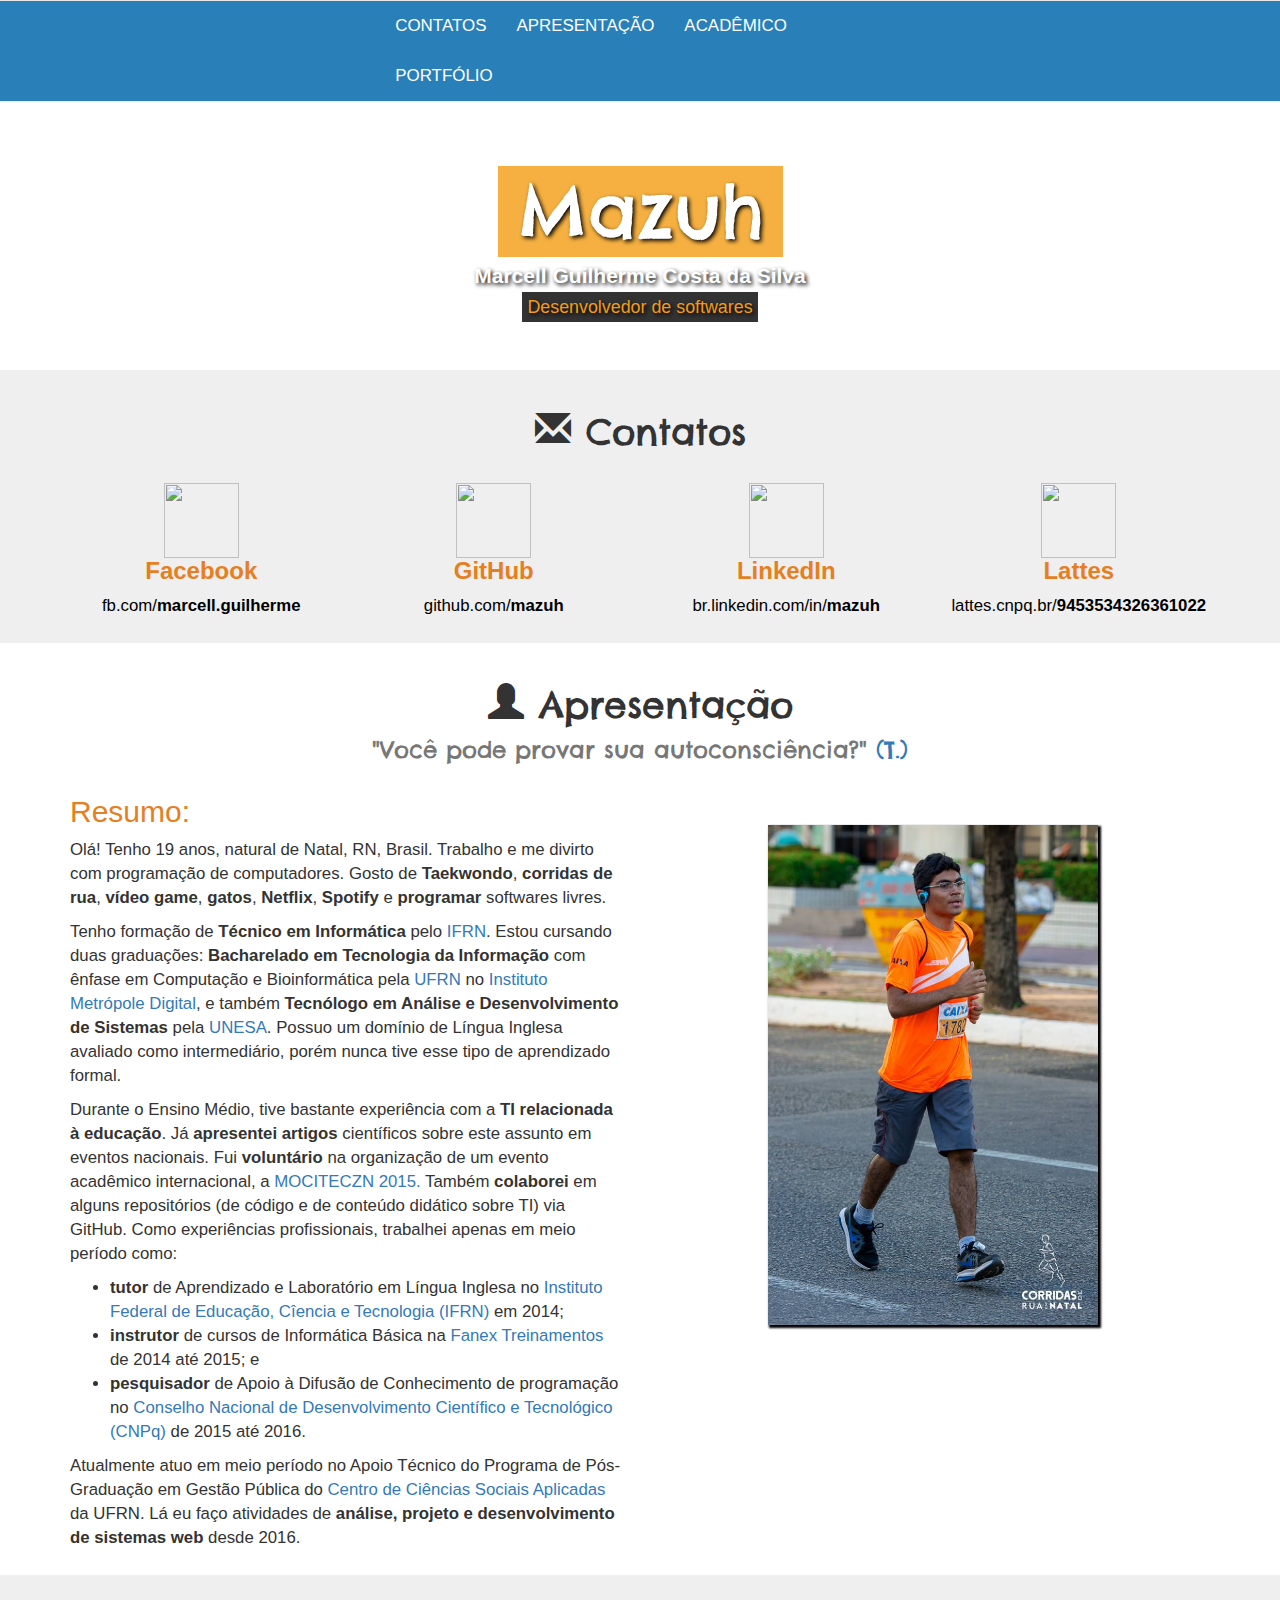
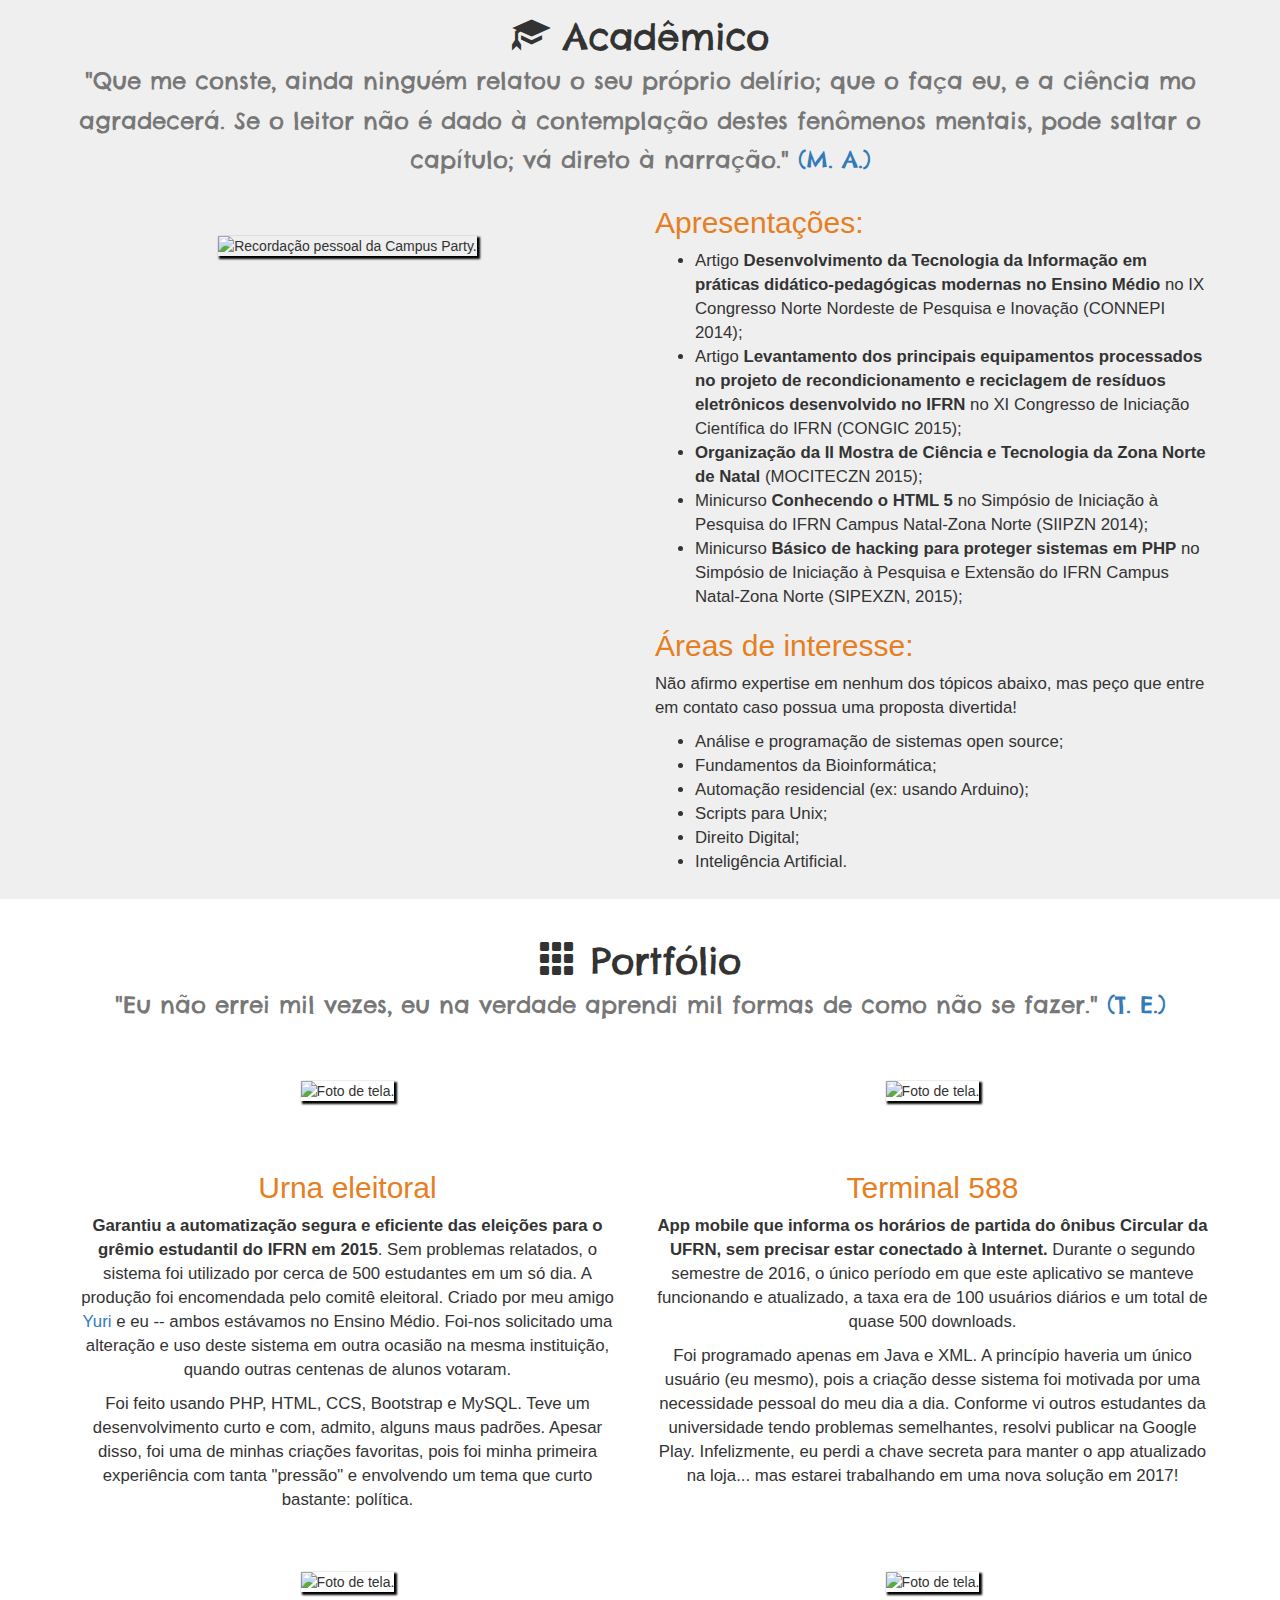
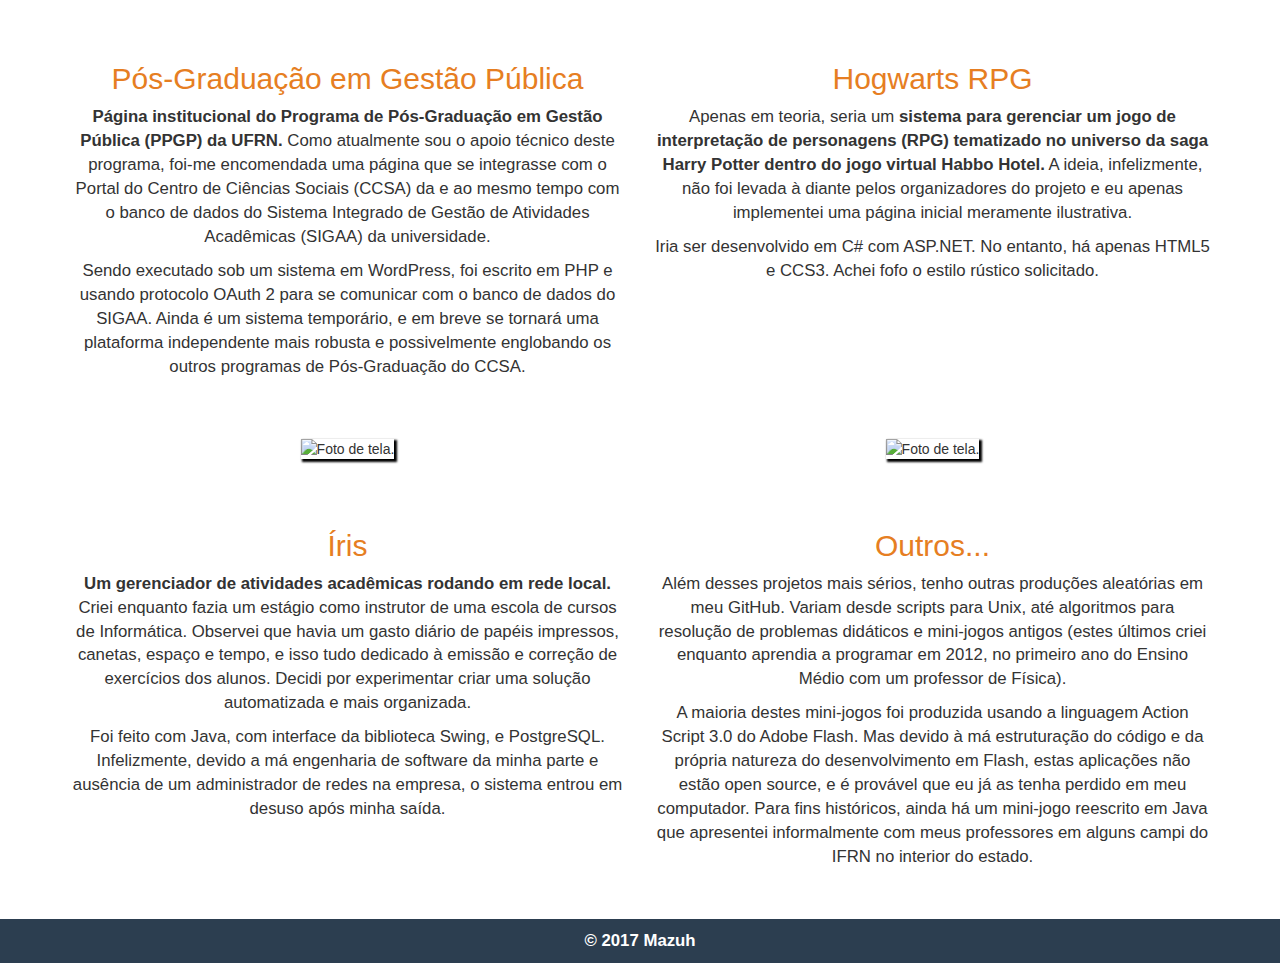
==== commit 042bea28: "Fix #12 (sandwich menu!)" ====
--- a/index.html
+++ b/index.html
@@ -37,19 +37,36 @@
     <body>
 
         <div class="row" id="main-menu">
-           <nav>
-                <div class="container navbar">
-                    <ul class="nav nav-navbar nav-justified">
-                        <li><a><img src="css/mazuh/assets/photos/marcell_necktie.jpg" width="50" height="50" class="img-circle" alt="Mazuh"/></a></li>
-                        <li><a href="#contacts">CONTATOS</a></li>
-                        <li><a href="#personal">APRESENTAÇÃO</a></li>
-                        <li><a href="#academic">ACADÊMICO</a></li>
-                        <li><a href="#portfolio">PORTFÓLIO</a></li>
-                    </ul>
+            <nav class="navbar navbar-default">
+                <div class="container-fluid">
+                
+                    <div class="navbar-header text-center">
+                        <button type="button" class="navbar-toggle collapsed" data-toggle="collapse" data-target="#navbar-content" aria-expanded="false" aria-controls="navbar">
+                            <span class="sr-only">Alternar navegação do menu</span>
+                            <span class="icon-bar"></span>
+                            <span class="icon-bar"></span>
+                            <span class="icon-bar"></span>
+                        </button>
+                    
+                        <a class="navbar-brand" href="#">
+                            Mazuh, <small>o Programador</small>
+                        </a>
+                    </div>
+
+                    <div id="navbar-content" class="navbar-collapse collapse">
+                        <ul class="nav navbar-nav">
+                            <li><a href="#contacts">CONTATOS</a></li>
+                            <li><a href="#personal">APRESENTAÇÃO</a></li>
+                            <li><a href="#academic">ACADÊMICO</a></li>
+                            <li><a href="#portfolio">PORTFÓLIO</a></li>
+                        </ul>
+                    </div>
+            
                 </div>
             </nav>
         </div>
-        
+
+
         <header class="row" id="resume">
             <div class="container text-center">
                 <h1><span>Mazuh</span></h1>
--- a/css/mazuh/main.css
+++ b/css/mazuh/main.css
@@ -17,36 +17,55 @@
 Main menu
 */
 
-#main-menu nav{
+#main-menu .container-fluid{
     background-color: #2980b9;
     margin-bottom: 0;
 }
 
-#main-menu ul{
-    width: 65%;
+#main-menu .navbar-header .navbar-brand{
+    display: block;
+    margin-left: 30px;
+    color: #fff;
+}
+
+@media (min-width: 768px){
+    #main-menu .navbar-header .navbar-brand{
+        display: none;
+    }
+}
+
+#main-menu .navbar-header .navbar-toggle{
+    margin-right: 30px;
+}
+
+#main-menu .navbar-header .navbar-toggle .icon-bar{
+    background-color: #fff;
+}
+
+#main-menu nav #navbar-content{
+    width: 43%;
     margin: auto;
 }
 
-#main-menu li{
+#main-menu #navbar-content li{
     padding-bottom: 0;
     padding-top: 0;
     font-size: 1.1em;
 }
 
-#main-menu li a{
+#main-menu #navbar-content li a{
     color: #fff;
     font-size: 1.1em;
 }
 
-#main-menu li a:hover{
+#main-menu #navbar-content li a:hover{
     background-color: #f39c12;
-    font-weight: bold;
 }
-
+/*
 #main-menu li:first-child a{
     background-color: transparent;
 }
-
+*/
 /*
 Main title
 */
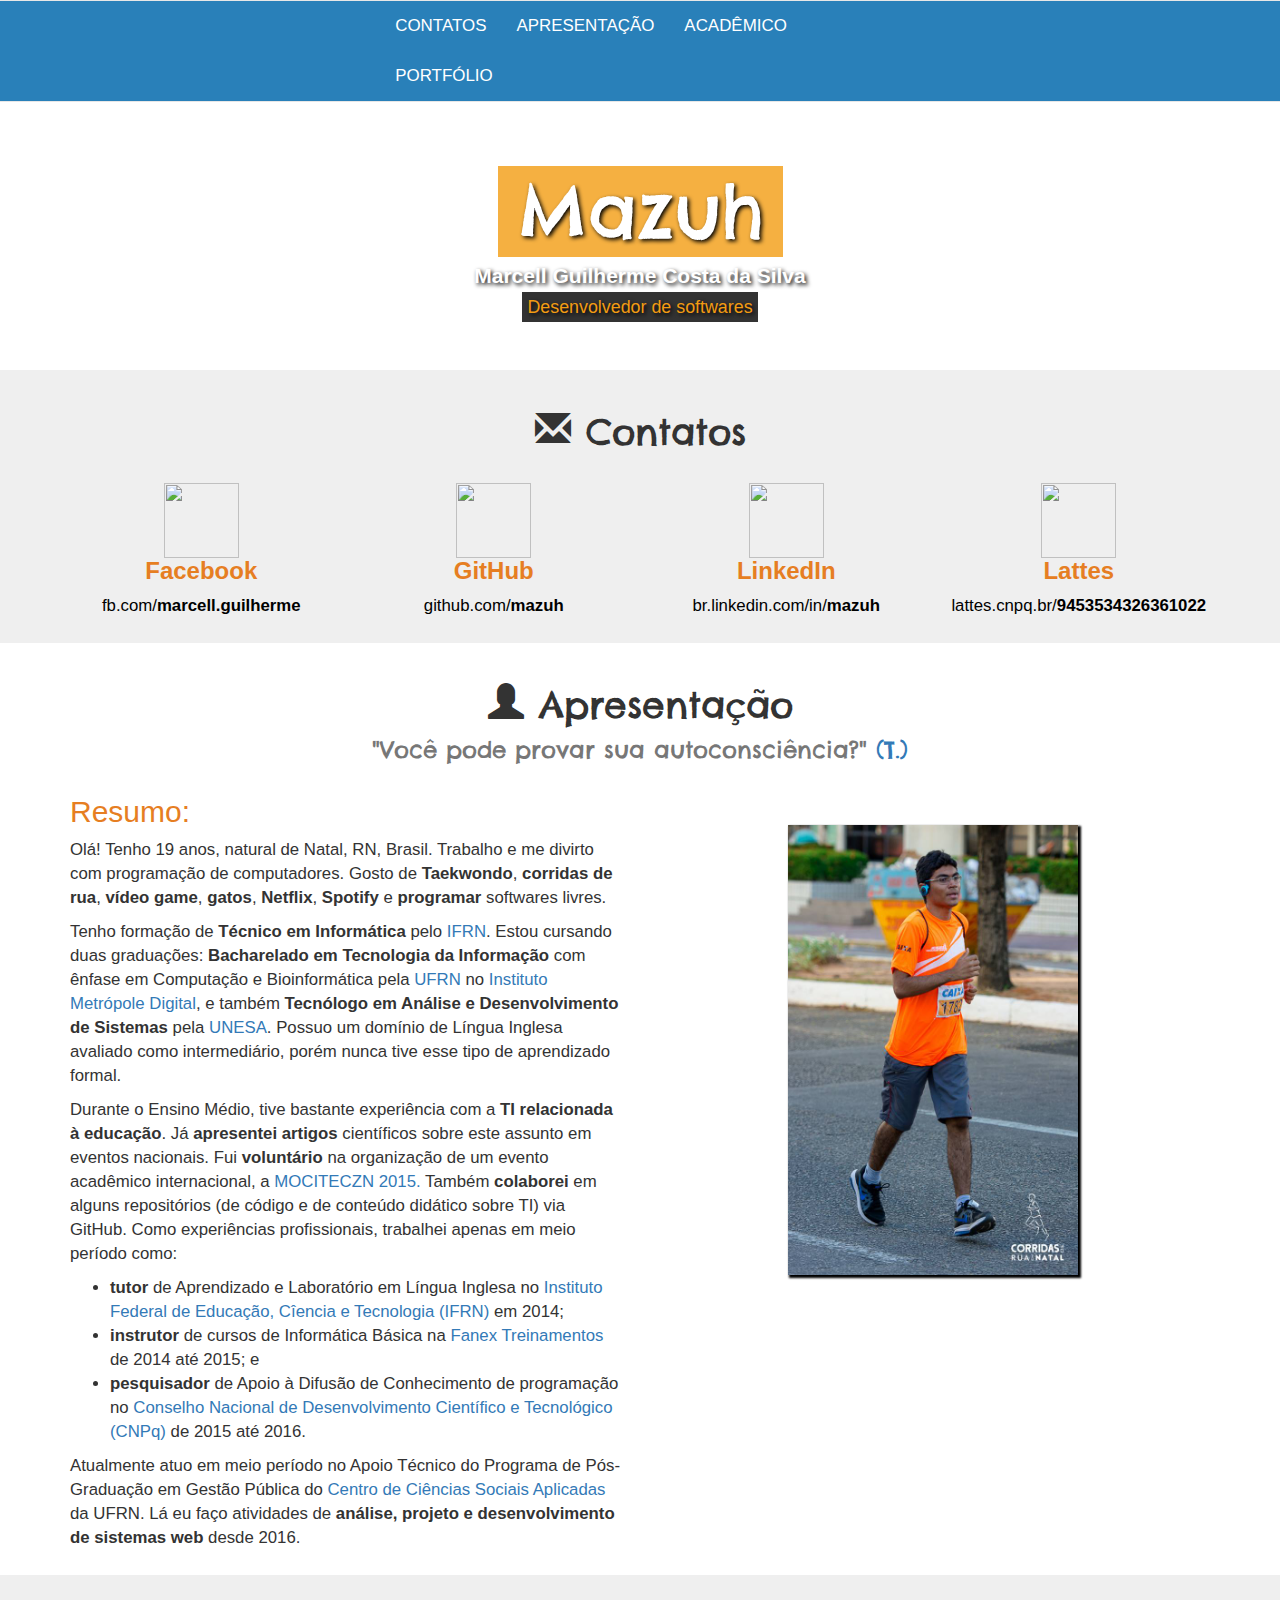
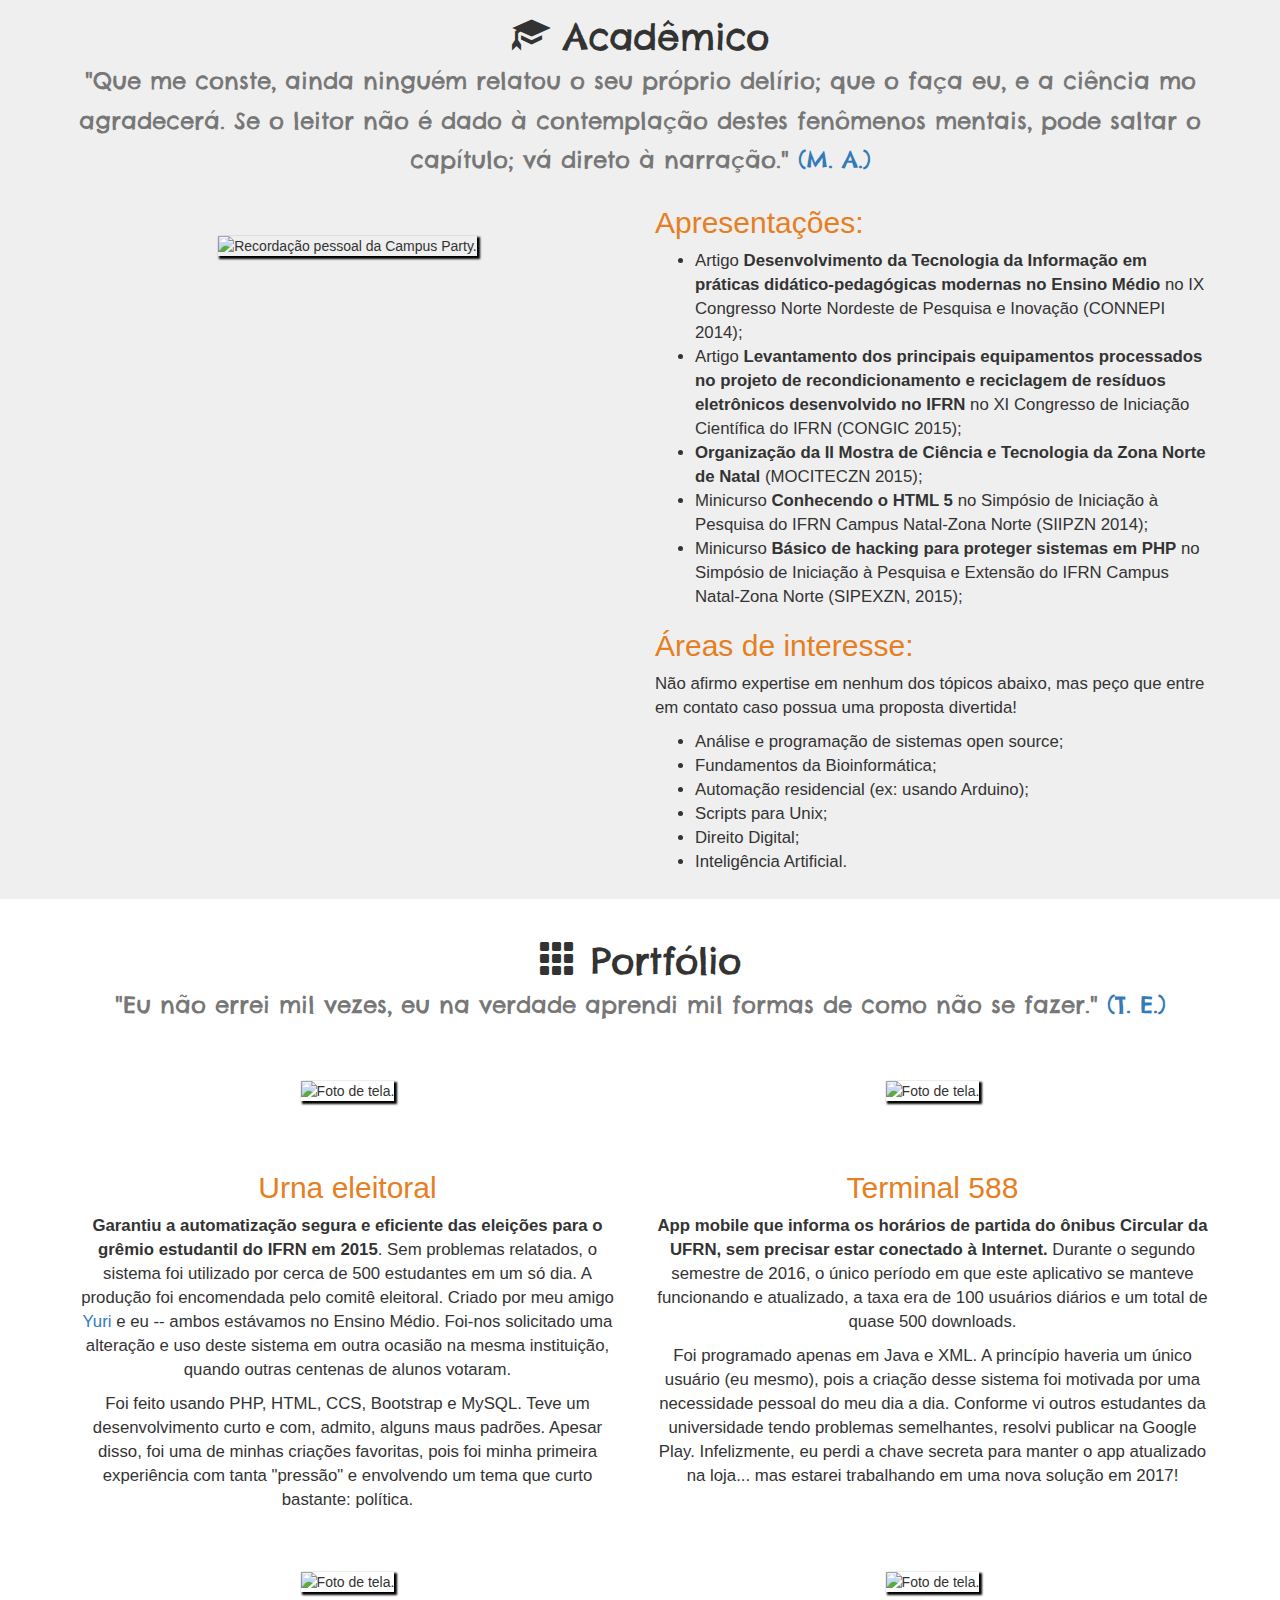
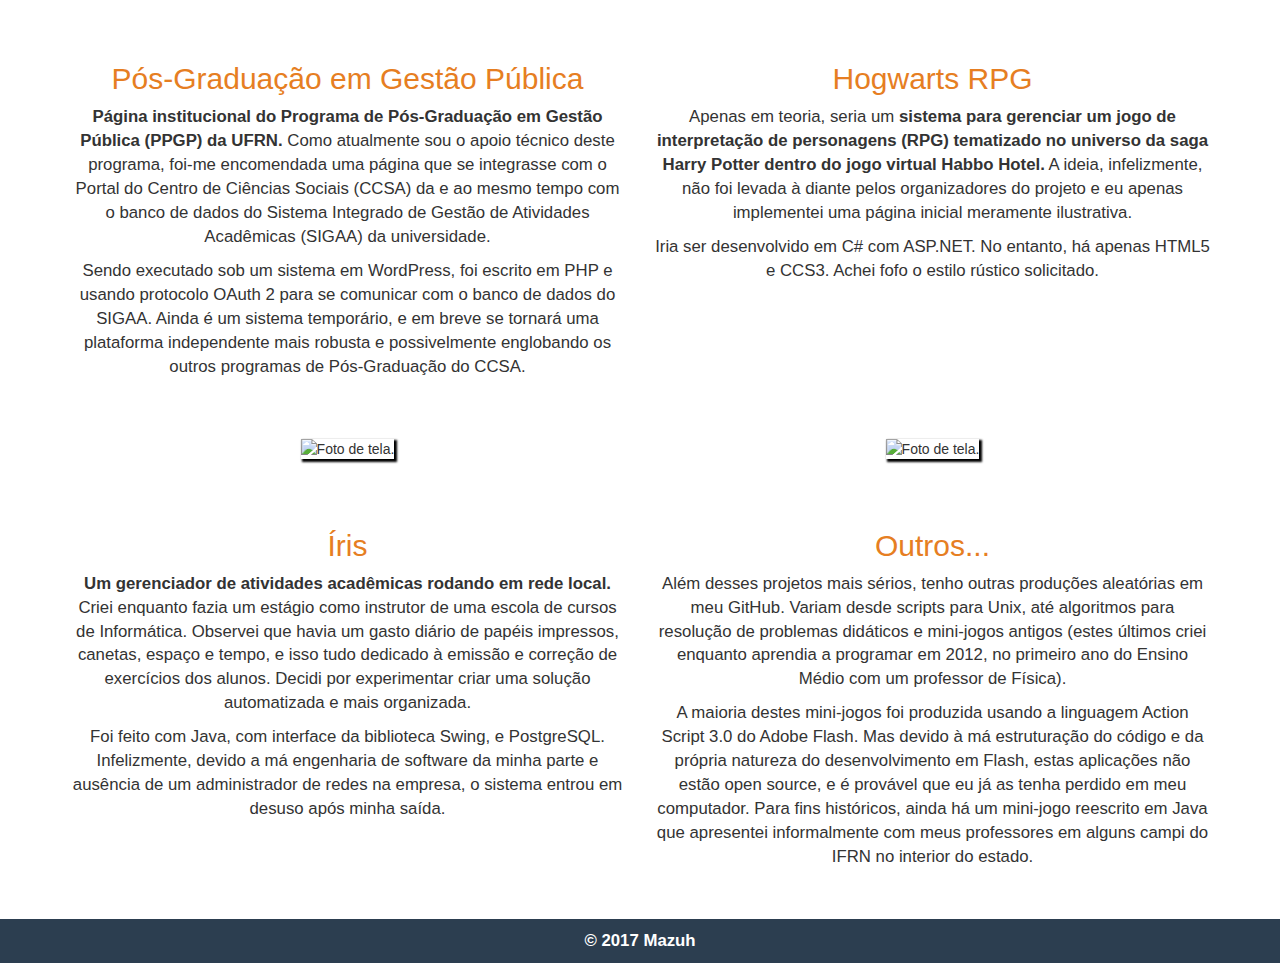
==== commit b35c87a6: "Fix #14 (I guess)" ====
--- a/index.html
+++ b/index.html
@@ -41,7 +41,7 @@
                 <div class="container-fluid">
                 
                     <div class="navbar-header text-center">
-                        <button type="button" class="navbar-toggle collapsed" data-toggle="collapse" data-target="#navbar-content" aria-expanded="false" aria-controls="navbar">
+                        <button type="button" class="navbar-toggle collapsed" data-toggle="collapse" data-target="#navbar-content" aria-expanded="false" aria-controls="navbar-content">
                             <span class="sr-only">Alternar navegação do menu</span>
                             <span class="icon-bar"></span>
                             <span class="icon-bar"></span>
@@ -204,7 +204,7 @@
                     </div>
                     
                     <div class="col-md-6 text-center">
-                        <img src="css/mazuh/assets/photos/marcell_running.jpg" width="330" height="500" alt="Recordação pessoal de uma corrida de rua."/>
+                        <img src="css/mazuh/assets/photos/marcell_running.jpg" width="290" height="450" alt="Recordação pessoal de uma corrida de rua."/>
                     </div>
                     
                 </div>
@@ -222,7 +222,7 @@
                 <div class="row">
                     
                     <div class="col-md-6 text-center">
-                        <img src="css/mazuh/assets/photos/cprecife.jpg" width="330" height="500" alt="Recordação pessoal da Campus Party."/>
+                        <img src="css/mazuh/assets/photos/cprecife.jpg" width="290" height="450" alt="Recordação pessoal da Campus Party."/>
                     </div>
 
                     <div class="col-md-6">
@@ -265,7 +265,7 @@
 
                 <div class="row text-center">
                     <div class="col-md-6">
-                        <img src="css/mazuh/assets/portfolio/print_urna.png" alt="Foto de tela." width="330" height="240"/>
+                        <img src="css/mazuh/assets/portfolio/print_urna.png" alt="Foto de tela." width="290" height="200"/>
                         <h2>Urna eleitoral</h2>
                         <p>
                             <strong>Garantiu a automatização segura e eficiente das eleições para o grêmio estudantil
@@ -305,7 +305,7 @@
 
                 <div class="row text-center">
                     <div class="col-md-6">
-                        <img src="css/mazuh/assets/portfolio/print_ppgp.png" alt="Foto de tela." width="330" height="210"/>
+                        <img src="css/mazuh/assets/portfolio/print_ppgp.png" alt="Foto de tela." width="290" height="170"/>
                         <h2>Pós-Graduação em Gestão Pública</h2>
                         <p>
                             <strong>Página institucional do Programa de Pós-Graduação em Gestão Pública (PPGP) da UFRN.</strong>
@@ -323,7 +323,7 @@
                     </div>
 
                     <div class="col-md-6">
-                        <img src="css/mazuh/assets/portfolio/print_hogwarts.png" alt="Foto de tela." width="330" height="190"/>
+                        <img src="css/mazuh/assets/portfolio/print_hogwarts.png" alt="Foto de tela." width="290" height="150"/>
                         <h2>Hogwarts RPG</h2>
                         <p>
                             Apenas em teoria, seria um <strong>sistema para gerenciar um jogo de interpretação de personagens (RPG) 
@@ -341,7 +341,7 @@
 
                 <div class="row text-center">
                     <div class="col-md-6">
-                        <img src="css/mazuh/assets/portfolio/print_iris_fanex.png" alt="Foto de tela." width="330" height="250"/>
+                        <img src="css/mazuh/assets/portfolio/print_iris_fanex.png" alt="Foto de tela." width="290" height="210"/>
                         <h2>Íris</h2>
                         <p>
                             <strong>Um gerenciador de atividades acadêmicas rodando em rede local.</strong> Criei enquanto fazia um estágio como
@@ -357,7 +357,7 @@
                     </div>
 
                     <div class="col-md-6">
-                        <img src="css/mazuh/assets/portfolio/print_flashs.png" alt="Foto de tela." width="330" height="200"/>
+                        <img src="css/mazuh/assets/portfolio/print_flashs.png" alt="Foto de tela." width="290" height="150"/>
                         <h2>Outros...</h2>
                         <p>
                             Além desses projetos mais sérios, tenho outras produções aleatórias em meu GitHub. Variam desde scripts para Unix,
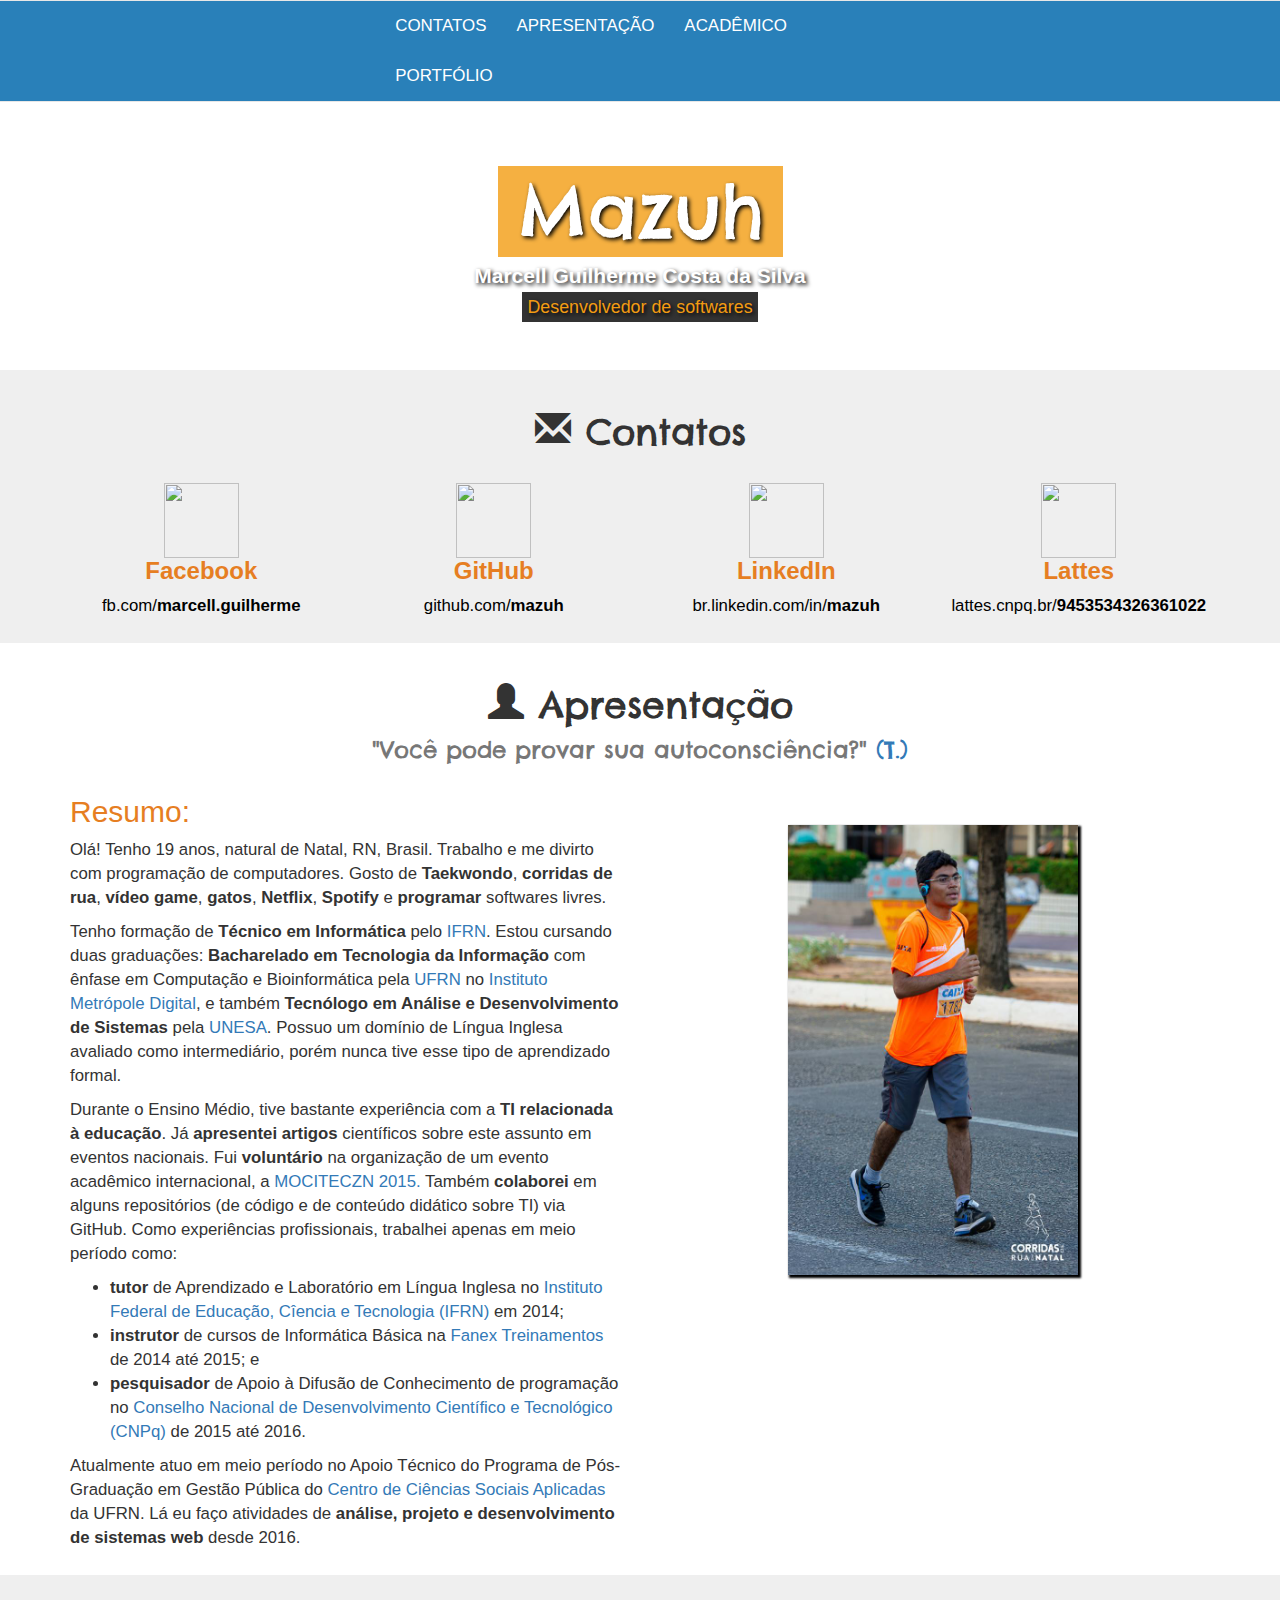
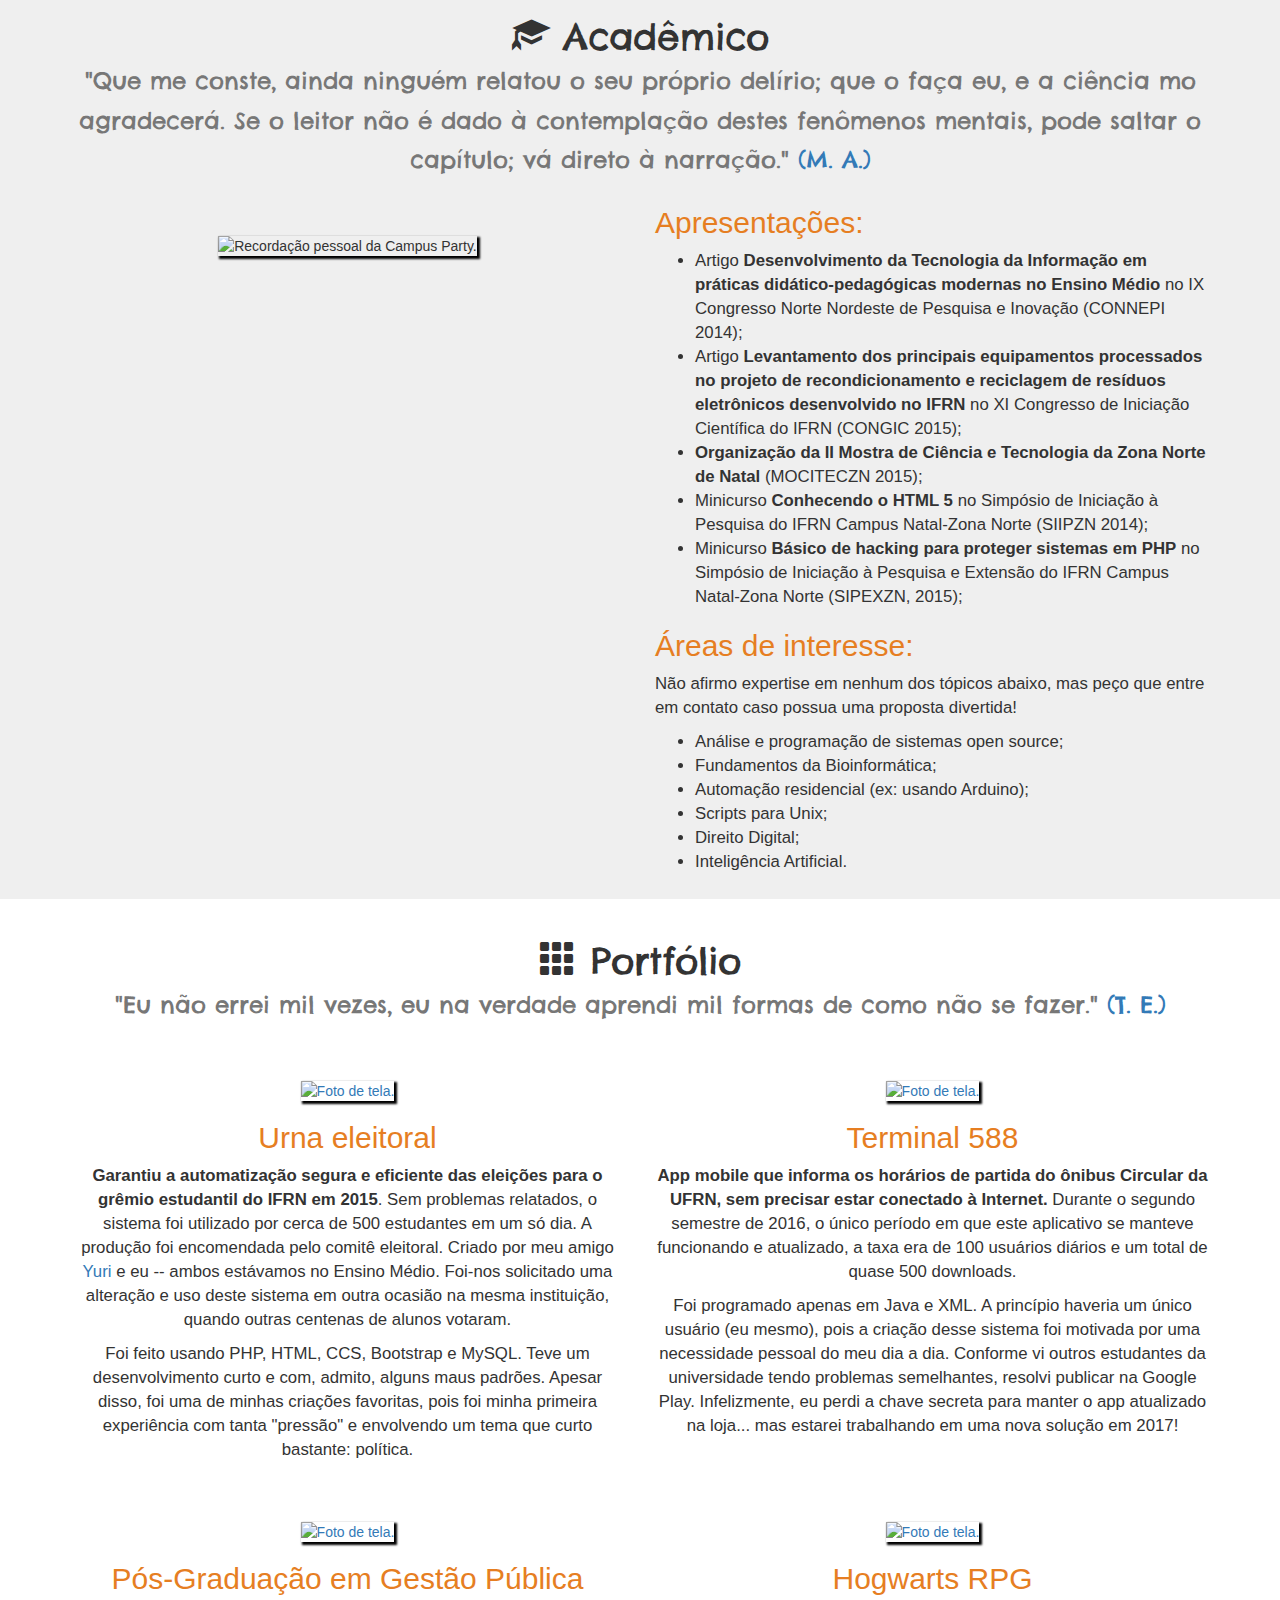
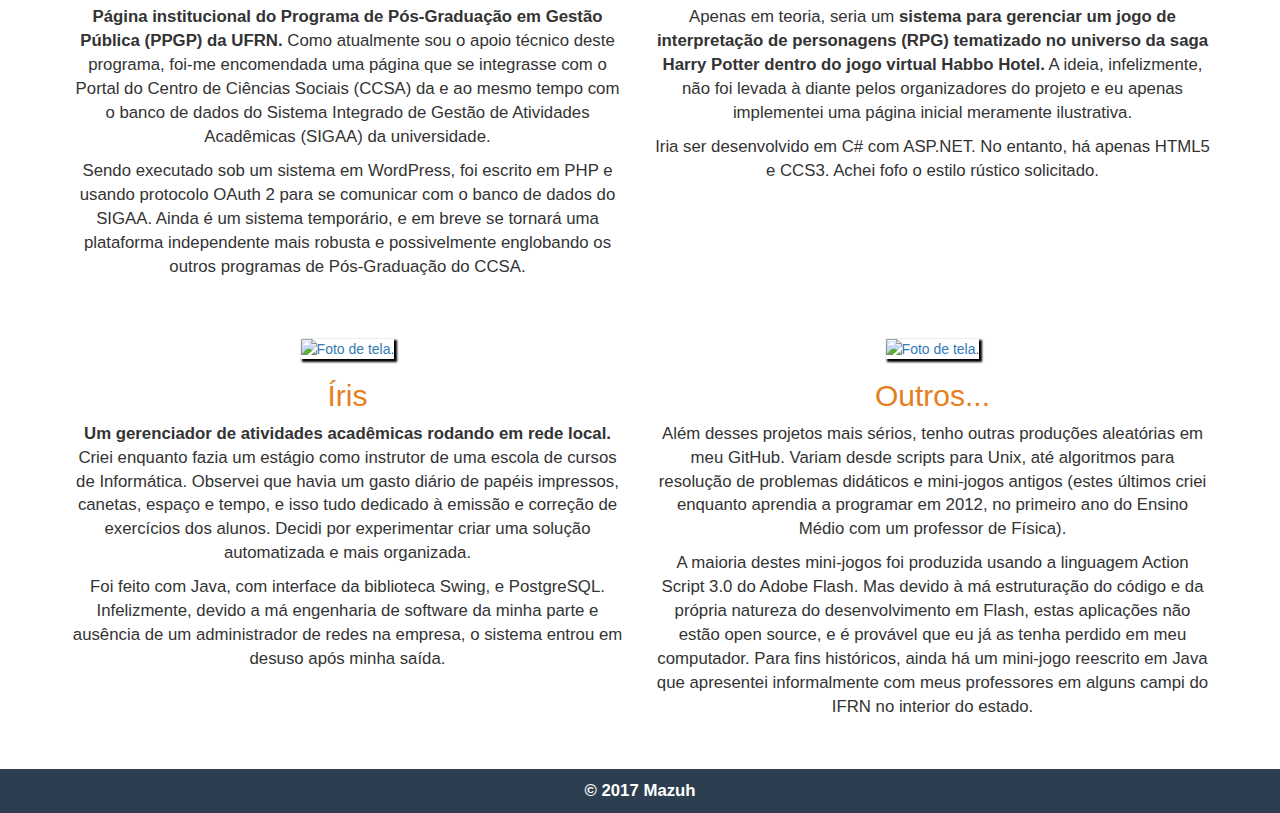
==== commit 6e91a5da: "Allow see full print screens, and ajust portfolio margins" ====
--- a/index.html
+++ b/index.html
@@ -265,7 +265,9 @@
 
                 <div class="row text-center">
                     <div class="col-md-6">
-                        <img src="css/mazuh/assets/portfolio/print_urna.png" alt="Foto de tela." width="290" height="200"/>
+                        <a href="css/mazuh/assets/portfolio/print_urna.png" target="_blank">
+                            <img src="css/mazuh/assets/portfolio/print_urna.png" alt="Foto de tela." width="290" height="200"/>
+                        </a>
                         <h2>Urna eleitoral</h2>
                         <p>
                             <strong>Garantiu a automatização segura e eficiente das eleições para o grêmio estudantil
@@ -284,7 +286,9 @@
                     </div>
 
                     <div class="col-md-6">
-                        <img src="css/mazuh/assets/portfolio/print_terminal588.png" alt="Foto de tela." width="220" height="400"/>
+                        <a href="css/mazuh/assets/portfolio/print_terminal588.png" target="_blank">
+                            <img src="css/mazuh/assets/portfolio/print_terminal588.png" alt="Foto de tela." width="220" height="400"/>
+                        </a>
                         <h2>Terminal 588</h2>
                         <p>
                             <strong>App mobile que informa os horários de partida do ônibus Circular da UFRN, sem precisar
@@ -305,7 +309,9 @@
 
                 <div class="row text-center">
                     <div class="col-md-6">
-                        <img src="css/mazuh/assets/portfolio/print_ppgp.png" alt="Foto de tela." width="290" height="170"/>
+                        <a href="css/mazuh/assets/portfolio/print_ppgp.png" target="_blank">
+                            <img src="css/mazuh/assets/portfolio/print_ppgp.png" alt="Foto de tela." width="290" height="170"/>
+                        </a>
                         <h2>Pós-Graduação em Gestão Pública</h2>
                         <p>
                             <strong>Página institucional do Programa de Pós-Graduação em Gestão Pública (PPGP) da UFRN.</strong>
@@ -323,7 +329,9 @@
                     </div>
 
                     <div class="col-md-6">
-                        <img src="css/mazuh/assets/portfolio/print_hogwarts.png" alt="Foto de tela." width="290" height="150"/>
+                        <a href="css/mazuh/assets/portfolio/print_hogwarts.png" target="_blank">
+                            <img src="css/mazuh/assets/portfolio/print_hogwarts.png" alt="Foto de tela." width="290" height="150"/>
+                        </a>
                         <h2>Hogwarts RPG</h2>
                         <p>
                             Apenas em teoria, seria um <strong>sistema para gerenciar um jogo de interpretação de personagens (RPG) 
@@ -341,7 +349,9 @@
 
                 <div class="row text-center">
                     <div class="col-md-6">
-                        <img src="css/mazuh/assets/portfolio/print_iris_fanex.png" alt="Foto de tela." width="290" height="210"/>
+                        <a href="css/mazuh/assets/portfolio/print_iris_fanex.png" target="_blank">
+                            <img src="css/mazuh/assets/portfolio/print_iris_fanex.png" alt="Foto de tela." width="290" height="210"/>
+                        </a>
                         <h2>Íris</h2>
                         <p>
                             <strong>Um gerenciador de atividades acadêmicas rodando em rede local.</strong> Criei enquanto fazia um estágio como
@@ -357,7 +367,9 @@
                     </div>
 
                     <div class="col-md-6">
-                        <img src="css/mazuh/assets/portfolio/print_flashs.png" alt="Foto de tela." width="290" height="150"/>
+                        <a href="css/mazuh/assets/portfolio/print_flashs.png" target="_blank">
+                            <img src="css/mazuh/assets/portfolio/print_flashs.png" alt="Foto de tela." width="290" height="150"/>
+                        </a>
                         <h2>Outros...</h2>
                         <p>
                             Além desses projetos mais sérios, tenho outras produções aleatórias em meu GitHub. Variam desde scripts para Unix,
@@ -381,7 +393,7 @@
 
         <footer class="row">
             <div class="container text-center">
-                <p><strong><a href="https://github.com/Mazuh/mazuh.github.io">&copy; 2017 Mazuh</a></strong></p>
+                <p><strong><a href="https://github.com/Mazuh/mazuh.github.io" target="_blank">&copy; 2017 Mazuh</a></strong></p>
             </div>
         </footer>
         
--- a/css/mazuh/main.css
+++ b/css/mazuh/main.css
@@ -22,6 +22,14 @@
     margin-bottom: 0;
 }
 
+#main-menu .navbar-header button{
+    background: none;
+}
+
+#main-menu .navbar-header button:hover{
+    background: #f39c12;
+}
+
 #main-menu .navbar-header .navbar-brand{
     display: block;
     margin-left: 30px;
@@ -42,7 +50,7 @@
     background-color: #fff;
 }
 
-#main-menu nav #navbar-content{
+#main-menu #navbar-content{
     width: 43%;
     margin: auto;
 }
@@ -61,11 +69,7 @@
 #main-menu #navbar-content li a:hover{
     background-color: #f39c12;
 }
-/*
-#main-menu li:first-child a{
-    background-color: transparent;
-}
-*/
+
 /*
 Main title
 */
@@ -109,6 +113,14 @@
     color: #000;
 }
 
+/* 
+Portfolio
+*/
+
+#portfolio img{
+    margin-bottom: 0;
+}
+
 /*
 Body - general
 */
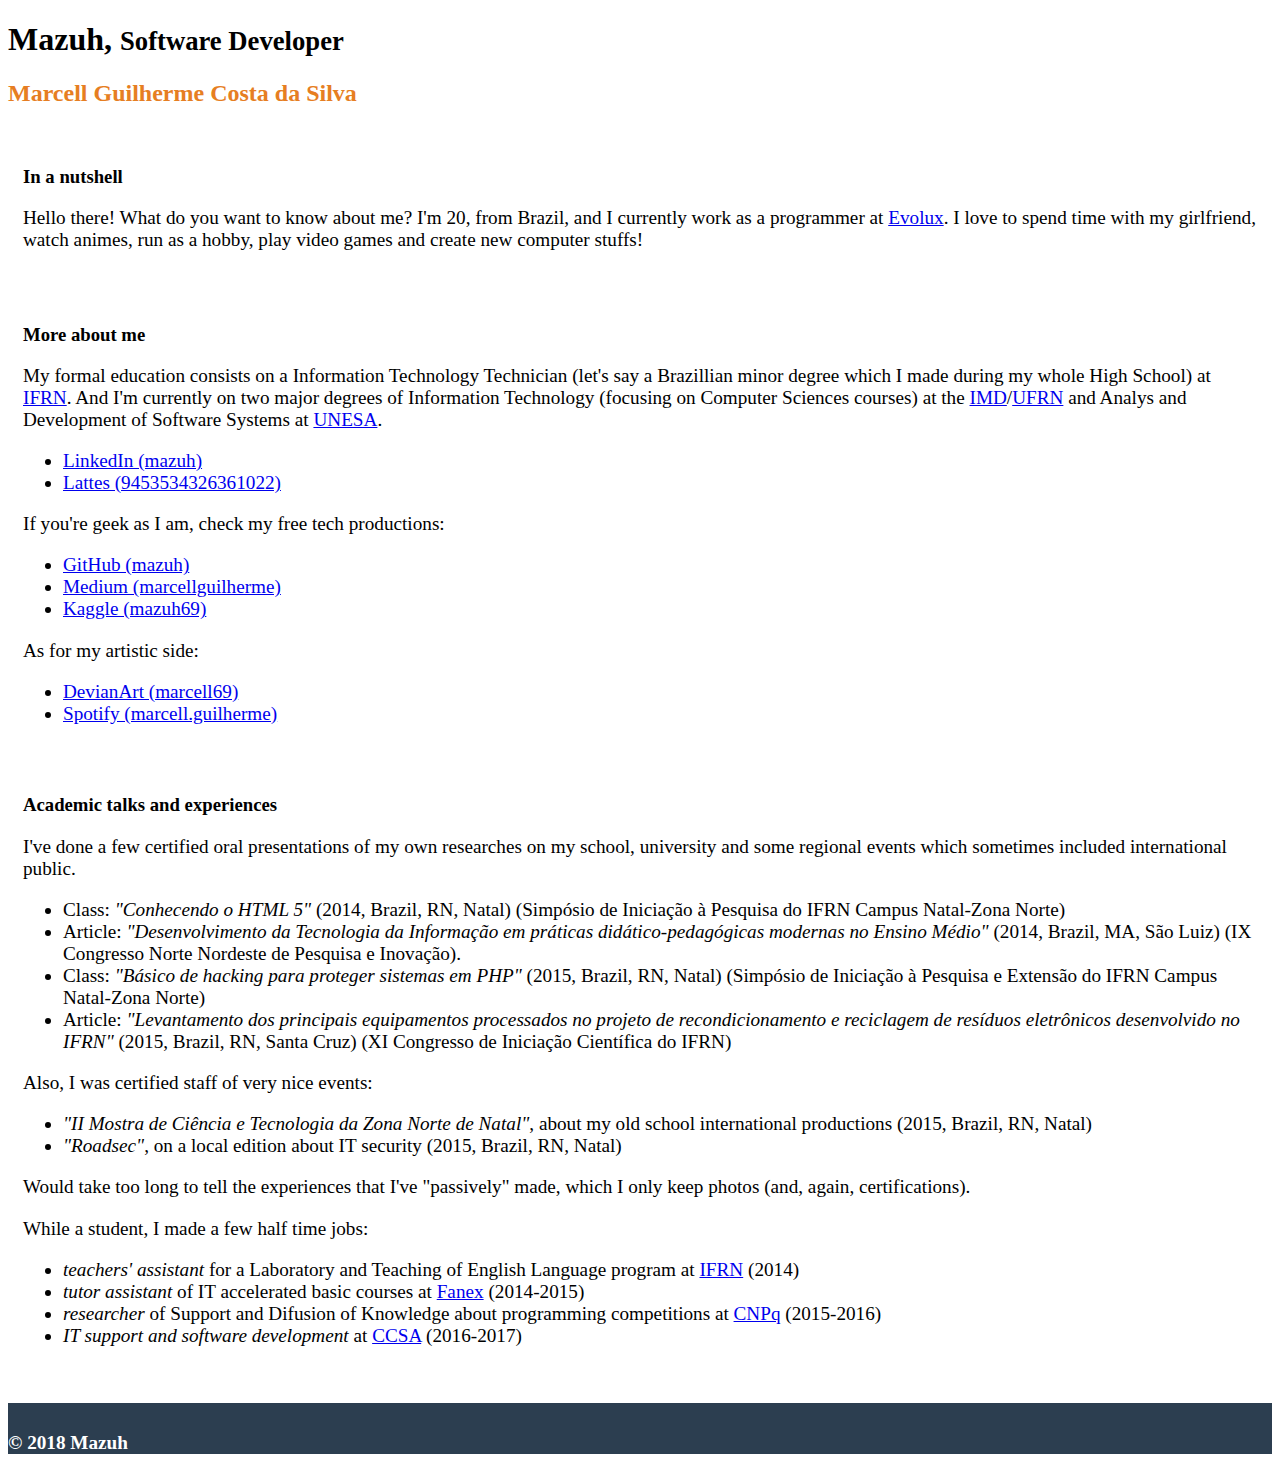
==== commit 5e858a09: "Clear all dependencies" ====
--- a/index.html
+++ b/index.html
@@ -1,407 +1,175 @@
 <!DOCTYPE html>
-<html lang="pt-br">
-    
-    <head>
+<html lang="pt-br">    
 
-        <meta charset="utf-8"/>
-        <meta http-equiv="content-language" content="pt-BR">
-        <meta http-equiv="X-UA-Compatible" content="IE=edge"/>
-        <meta name="viewport" content="width=device-width, initial-scale=1"/>
-        <meta name="description" content="Página web para marketing pessoal
-                                          do analista e desenvolvedor de sistemas
-                                          Marcell Guilherme (ou 'Mazuh'). Aqui é
-                                          possível ver um pouco do portfólio,
-                                          currículo, habilidades e formas de contato."/>
-        <meta name="author" content="Mazuh"/>
+<!--
+  Are you reading my source code?!
+  Stranger, stranger...
+  I see you're a man of culture as well.
+-->
 
-        <title>Mazuh | Marcell G.</title>
+<head>
+  <meta charset="utf-8"/>
+  <meta http-equiv="content-language" content="pt-BR">
+  <meta name="viewport" content="width=device-width, initial-scale=1, shrink-to-fit=no">
+  <meta name="description" content="Personal marketing for a software developer called Marcell Guilherme C. da Silva (which often uses 'Mazuh' as an alias)."/>
+  <meta name="author" content="Mazuh"/>
+  <title>Mazuh | Marcell Guilherme C. da Silva</title>
+  <link href="css/mazuh/main.css" rel="stylesheet">
+</head>
 
-        <!-- Bootstrap core CSS -->
-        <link href="css/bootstrap.min.css" rel="stylesheet">
-        <link href="css/bootstrap-social.css" rel="stylesheet">
+<body>
+  <header>
+    <h1>Mazuh, <small>Software Developer</small></h1>
+    <h2>Marcell Guilherme Costa da Silva</h2>
+  </header>
 
-        <!-- Extra fonts -->
-        <link href="https://fonts.googleapis.com/css?family=Chelsea+Market" rel="stylesheet" type="text/css">
+  <section>
+      <h3>In a nutshell</h3>
+      <p>
+          Hello there! What do you want to know about me?
+          I'm 20, from Brazil, and I currently work as a programmer at <a href="http://evolux.net.br/" target="_blank">Evolux</a>.
+          I love to spend time with my girlfriend, watch animes, run as a hobby, play video games and create new computer stuffs!
+      </p>
+  </section>
 
-        <!-- HTML5 shim and Respond.js for IE8 support of HTML5 elements and media queries -->
-        <!--[if lt IE 9]>
-        <script src="https://oss.maxcdn.com/html5shiv/3.7.2/html5shiv.min.js"></script>
-        <script src="https://oss.maxcdn.com/respond/1.4.2/respond.min.js"></script>
-        <![endif]-->
+  <section>
+    <h3>More about me</h3>
+    <p>
+        My formal education consists on a Information Technology Technician (let's say a Brazillian minor degree which I made
+        during my whole High School) at <a href="http://portal.ifrn.edu.br/" target="_blank">IFRN</a>. And I'm currently on
+        two major degrees of Information Technology (focusing on Computer Sciences courses) at
+        the <a href="http://portal.imd.ufrn.br/" target="_blank">IMD</a>/<a href="http://www.ufrn.br/" target="_blank">UFRN</a>
+        and Analys and Development of Software Systems at <a href="http://portal.estacio.br/" target="_blank">UNESA</a>.
+      </p>
+      <ul>
+        <li>
+          <a href="http://br.linkedin.com/in/mazuh" target="_blank">
+            LinkedIn (mazuh)
+          </a>
+        </li>
+        <li>
+          <a href="http://lattes.cnpq.br/9453534326361022" target="_blank">
+            Lattes (9453534326361022)
+          </a>
+        </li>
+      </ul>
+      <p>
+        If you're geek as I am, check my free tech productions:
+      </p>
+      <ul>
+        <li>
+          <a href="https://github.com/Mazuh" target="_blank">
+            GitHub (mazuh)
+        </li>
+        <li>
+          <a href="https://medium.com/@marcellguilherme" target="_blank">
+            Medium (marcellguilherme)
+          </a>
+        </li>
+        <li>
+          <a href="https://www.kaggle.com/mazuh69" target="_blank">
+            Kaggle (mazuh69)
+          </a>
+        </li>
+      </ul>
+      <p>
+        As for my artistic side:
+      </p>
+      <ul>
+        <li>
+          <a href="https://mazuh69.deviantart.com/" target="_blank">
+            DevianArt (marcell69)
+          </a>
+        </li>
+        <li>
+          <a href="https://open.spotify.com/user/12186864761" target="_blank">
+            Spotify (marcell.guilherme)
+          </a>
+        </li>
+      </ul>
+  </section>
 
-        <!-- Custom styles -->
-        <link href="css/mazuh/main.css" rel="stylesheet">
-        
-    </head>
+  <section>
+    <h3>Academic talks and experiences</h3>
+    <p>
+      I've done a few certified oral presentations of my own researches on my school, university and some regional events which
+      sometimes included international public.
+    </p>
+    <ul>
+      <li>
+        Class:
+        <em>"Conhecendo o HTML 5"</em>
+        (2014, Brazil, RN, Natal) (Simpósio de Iniciação à Pesquisa do IFRN Campus Natal-Zona Norte)
+      </li>
+      <li>
+        Article:
+        <em>"Desenvolvimento da Tecnologia da Informação em práticas didático-pedagógicas modernas no Ensino Médio"</em>
+        (2014, Brazil, MA, São Luiz) (IX Congresso Norte Nordeste de Pesquisa e Inovação).
+      </li>
+      <li>
+        Class:
+        <em>"Básico de hacking para proteger sistemas em PHP"</em>
+        (2015, Brazil, RN, Natal) (Simpósio de Iniciação à Pesquisa e Extensão do IFRN Campus Natal-Zona Norte)
+      </li>
+      <li>
+        Article:
+        <em>
+          "Levantamento dos principais equipamentos processados no projeto de recondicionamento e reciclagem de
+          resíduos eletrônicos desenvolvido no IFRN"
+        </em>
+        (2015, Brazil, RN, Santa Cruz) (XI Congresso de Iniciação Científica do IFRN)
+      </li>
+    </ul>
+    <p>
+      Also, I was certified staff of very nice events:
+    </p>
+    <ul>
+      <li>
+        <em>"II Mostra de Ciência e Tecnologia da Zona Norte de Natal"</em>,
+        about my old school international productions
+        (2015, Brazil, RN, Natal)
+      </li>
+      <li>
+        <em>"Roadsec"</em>,
+        on a local edition about IT security
+        (2015, Brazil, RN, Natal)
+      </li>
+    </ul>
+    <p>
+      Would take too long to tell the experiences that I've "passively" made, which I only keep photos (and, again, certifications).
+    </p>
+    <p>While a student, I made a few half time jobs:</p>
+    <ul>
+      <li>
+        <em>teachers' assistant</em> for a Laboratory and Teaching of English Language program
+        at <a href="http://portal.ifrn.edu.br/" target="_blank">IFRN</a>
+        (2014)
+      </li>
+      <li>
+        <em>tutor assistant</em> of IT accelerated basic courses
+        at <a href="https://www.facebook.com/escolafanex/?rf=408268425915752" target="_blank">Fanex</a>
+        (2014-2015)
+      </li>
+      <li>
+        <em>researcher</em> of Support and Difusion of Knowledge about programming competitions
+        at <a href="http://cnpq.br/" target="_blank">CNPq</a>
+        (2015-2016)
+      </li>
+      <li>
+        <em>IT support and software development</em>
+        at <a href="http://www.ccsa.ufrn.br/" target="_blank">CCSA</a>
+        (2016-2017)
+      </li>
+    </ul>
+  </section>
 
-    <body>
+  <footer>
+    <p>
+      <strong><a href="https://github.com/Mazuh/" target="_blank">&copy; 2018 Mazuh</a></strong>
+    </p>
+  </footer>
 
-        <div class="row" id="main-menu">
-            <nav class="navbar navbar-default">
-                <div class="container-fluid">
-                
-                    <div class="navbar-header text-center">
-                        <button type="button" class="navbar-toggle collapsed" data-toggle="collapse" data-target="#navbar-content" aria-expanded="false" aria-controls="navbar-content">
-                            <span class="sr-only">Alternar navegação do menu</span>
-                            <span class="icon-bar"></span>
-                            <span class="icon-bar"></span>
-                            <span class="icon-bar"></span>
-                        </button>
-                    
-                        <a class="navbar-brand" href="#">
-                            Mazuh, <small>o Programador</small>
-                        </a>
-                    </div>
+  <script src="snake.js"/>
+</body>
 
-                    <div id="navbar-content" class="navbar-collapse collapse">
-                        <ul class="nav navbar-nav">
-                            <li><a href="#contacts">CONTATOS</a></li>
-                            <li><a href="#personal">APRESENTAÇÃO</a></li>
-                            <li><a href="#academic">ACADÊMICO</a></li>
-                            <li><a href="#portfolio">PORTFÓLIO</a></li>
-                        </ul>
-                    </div>
-            
-                </div>
-            </nav>
-        </div>
-
-
-        <header class="row" id="resume">
-            <div class="container text-center">
-                <h1><span>Mazuh</span></h1>
-                <p class="lead">
-                    <strong>Marcell Guilherme Costa da Silva</strong>
-                    <br/>
-                    <small>Desenvolvedor de softwares</small>
-                </p>
-            </div><!-- /.container -->
-        </header>
-        
-        
-        <section class="row darker-bg" id="contacts">
-            <div class="container">
-                
-                <header class="row main-topic-title-box text-center">
-                    <h1><i class="glyphicon glyphicon-envelope"></i><span> Contatos</span></h1>
-                </header>
-                
-                <div class="row text-center">
-
-                    <div class="col-md-3">
-                        <h3>
-                            <a href="https://www.facebook.com/marcell.guilherme" target="_blank">
-                                <img src="css/mazuh/assets/logos/facebook.png" width="75" height="75"/>
-                                <br/>
-                                <span><strong>Facebook</strong></span>
-                            </a>
-                        </h3>
-                        <p><a href="https://www.facebook.com/marcell.guilherme" target="_blank">fb.com/<strong>marcell.guilherme</strong></a></p>
-                    </div>
-
-                    <div class="col-md-3">
-                        <h3>
-                            <a href="https://github.com/Mazuh" target="_blank">
-                                <img src="css/mazuh/assets/logos/github.png" width="75" height="75"/>
-                                <br/>
-                                <span><strong>GitHub</strong></span>
-                            </a>
-                        </h3>
-                        <p><a href="https://github.com/Mazuh" target="_blank">github.com/<strong>mazuh</strong></a></p>
-                    </div>
-                    
-                    <div class="col-md-3">
-                        <h3>
-                            <a href="http://br.linkedin.com/in/mazuh" target="_blank">
-                                <img src="css/mazuh/assets/logos/linkedin.png" width="75" height="75"/>
-                                <br/>
-                                <span><strong>LinkedIn</strong></span>
-                            </a>
-                        </h3>
-                        <p><a href="http://br.linkedin.com/in/mazuh" target="_blank">br.linkedin.com/in/<strong>mazuh</strong></a></p>
-                    </div>
-                    
-                    <div class="col-md-3">
-                        <h3>
-                            <a href="http://lattes.cnpq.br/9453534326361022" target="_blank">
-                                <img src="css/mazuh/assets/logos/lattes.png" width="75" height="75"/>
-                                <br/>
-                                <span><strong>Lattes</strong></span>
-                            </a>
-                        </h3>
-                        <p><a href="http://lattes.cnpq.br/9453534326361022" target="_blank">lattes.cnpq.br/<strong>9453534326361022</strong></a></p>
-                    </div>
-
-                </div>
-                
-            </div>
-        </section>
-        
-
-        <section class="row div-cor-2" id="personal">
-            <div class="container">
-                
-                <header class="row main-topic-title-box text-center">
-                    <h1><i class="glyphicon glyphicon-user"></i><span> Apresentação</span>
-                    <br/><small>"Você pode provar sua autoconsciência?" <a href="https://www.google.com.br/search?q=transcendence+movie" target="_blank">(T.)</a></small></h1>
-                </header>
-                
-                <div class="row">
-                    
-                    <div class="col-md-6">
-                        <h2>Resumo:</h2>
-                        <p>
-                            Olá! Tenho 19 anos, natural de Natal, RN, Brasil. 
-                            Trabalho e me divirto com programação de computadores.
-                            Gosto de <strong>Taekwondo</strong>, <strong>corridas de rua</strong>, <strong>vídeo game</strong>, 
-                            <strong>gatos</strong>, <strong>Netflix</strong>, <strong>Spotify</strong> e 
-                            <strong>programar</strong> softwares livres.
-                        </p>
-                        <p>
-                            Tenho formação de <strong>Técnico em Informática</strong> pelo <a href="http://portal.ifrn.edu.br/" target="_blank">IFRN</a>. 
-                            Estou cursando duas graduações: <strong>Bacharelado em Tecnologia da Informação</strong> 
-                            com ênfase em Computação e Bioinformática pela <a href="http://www.ufrn.br/" target="_blank">UFRN</a>
-                            no <a href="http://portal.imd.ufrn.br/" target="_blank">Instituto Metrópole Digital</a>,
-                            e também <strong>Tecnólogo em Análise e Desenvolvimento de Sistemas</strong> 
-                            pela <a href="http://portal.estacio.br/" target="_blank">UNESA</a>.
-                            Possuo um domínio de Língua Inglesa avaliado como intermediário, porém nunca
-                            tive esse tipo de aprendizado formal.
-                        </p>
-                        <p>
-                            Durante o Ensino Médio, tive bastante experiência com a <strong>TI relacionada à 
-                            educação</strong>. Já <strong>apresentei artigos</strong> científicos sobre este 
-                            assunto em eventos nacionais. Fui <strong>voluntário</strong> na organização de um 
-                            evento acadêmico internacional, a 
-                            <a href="http://eventos.ifrn.edu.br/mociteczn/" target="_blank">MOCITECZN 2015.</a> 
-                            Também <strong>colaborei</strong> em
-                            alguns repositórios (de código e de conteúdo didático sobre TI) via GitHub.
-                            Como experiências profissionais, trabalhei apenas em meio período como: 
-                            <ul>
-                                <li>
-                                    <strong>tutor</strong> 
-                                    de Aprendizado e Laboratório em Língua Inglesa no 
-                                    <a href="http://portal.ifrn.edu.br/campus/natalzonanorte" target="_blank">Instituto
-                                     Federal de Educação, Cîencia e Tecnologia (IFRN)</a> em 2014;
-                                </li> 
-                                <li>
-                                    <strong>instrutor</strong> 
-                                    de cursos de Informática Básica na <a href="http://www.fanex.com.br/" target="_blank">Fanex 
-                                    Treinamentos</a> de 2014 até 2015; e 
-                                </li>
-                                <li>
-                                    <strong>pesquisador</strong> de Apoio à Difusão de Conhecimento de
-                                    programação no <a href="http://cnpq.br/" target="_blank">Conselho Nacional de Desenvolvimento 
-                                    Científico e Tecnológico (CNPq)</a> de 2015 até 2016.
-                                </li>
-                            </ul>
-                        </p>
-                        <p>
-                            Atualmente atuo em meio período no Apoio Técnico do Programa de Pós-Graduação em Gestão Pública 
-                            do <a href="http://www.ccsa.ufrn.br/" target="_blank">Centro de Ciências Sociais Aplicadas</a> da 
-                            UFRN. Lá eu faço atividades de <strong>análise, projeto e 
-                            desenvolvimento de sistemas web</strong> desde 2016.
-                        </p>
-                    </div>
-                    
-                    <div class="col-md-6 text-center">
-                        <img src="css/mazuh/assets/photos/marcell_running.jpg" width="290" height="450" alt="Recordação pessoal de uma corrida de rua."/>
-                    </div>
-                    
-                </div>
-            </div>
-        </section>
-        
-
-        <section class="row darker-bg" id="academic">
-            <div class="container">
-                
-                <header class="row main-topic-title-box text-center">
-                    <h1><i class="glyphicon glyphicon-education"></i><span> Acadêmico</span><br/><small>"Que me conste, ainda ninguém relatou o seu próprio delírio; que o faça eu, e a ciência mo agradecerá. Se o leitor não é dado à contemplação destes fenômenos mentais, pode saltar o capítulo; vá direto à narração." <a href="https://www.google.com.br/search?q=machado+de+assis+memorias+postumas+de+bras+cubas" target="_blank">(M. A.)</a></small></h1>
-                </header>
-                
-                <div class="row">
-                    
-                    <div class="col-md-6 text-center">
-                        <img src="css/mazuh/assets/photos/cprecife.jpg" width="290" height="450" alt="Recordação pessoal da Campus Party."/>
-                    </div>
-
-                    <div class="col-md-6">
-                        <h2>Apresentações:</h2>
-                        <ul>
-                            <li>Artigo <strong>Desenvolvimento da Tecnologia da Informação em práticas didático-pedagógicas modernas no Ensino Médio</strong> no IX Congresso Norte Nordeste de Pesquisa e Inovação (CONNEPI 2014);</li>
-                            <li>Artigo <strong>Levantamento dos principais equipamentos processados no projeto de recondicionamento e reciclagem de resíduos eletrônicos desenvolvido no IFRN</strong> no XI Congresso de Iniciação Científica do IFRN (CONGIC 2015);</li>
-                            <li><strong>Organização da II Mostra de Ciência e Tecnologia da Zona Norte de Natal</strong> (MOCITECZN 2015);</li>
-                            <li>Minicurso <strong>Conhecendo o HTML 5</strong> no Simpósio de Iniciação à Pesquisa do IFRN Campus Natal-Zona Norte (SIIPZN 2014);</li>
-                            <li>Minicurso <strong>Básico de hacking para proteger sistemas em PHP</strong> no Simpósio de Iniciação à Pesquisa e Extensão do IFRN Campus Natal-Zona Norte (SIPEXZN, 2015);</li>
-                        </ul>
-                        <h2>Áreas de interesse:</h2>
-                        <p>
-                            Não afirmo expertise em nenhum dos tópicos abaixo,
-                            mas peço que entre em contato caso possua uma proposta divertida!
-                        </p>
-                        <ul>
-                            <li>Análise e programação de sistemas open source;</li>
-                            <li>Fundamentos da Bioinformática;</li>
-                            <li>Automação residencial (ex: usando Arduino);</li>
-                            <li>Scripts para Unix;</li>
-                            <li>Direito Digital;</li>
-                            <li>Inteligência Artificial.</li>
-                        </ul>
-                    </div>
-
-                </div>
-            </div>
-        </section>
-        
-
-        <section class="row" id="portfolio">
-            <div class="container">
-
-                <header class="row main-topic-title-box text-center">
-                    <h1><i class="glyphicon glyphicon-th"></i><span> Portfólio</span><br/>
-                    <small>"Eu não errei mil vezes, eu na verdade aprendi mil formas de como não se fazer."
-                        <a href="https://www.google.com.br/search?q=thomas+edison" target="_blank">(T. E.)</a></small></h1>
-                </header>
-
-                <div class="row text-center">
-                    <div class="col-md-6">
-                        <a href="css/mazuh/assets/portfolio/print_urna.png" target="_blank">
-                            <img src="css/mazuh/assets/portfolio/print_urna.png" alt="Foto de tela." width="290" height="200"/>
-                        </a>
-                        <h2>Urna eleitoral</h2>
-                        <p>
-                            <strong>Garantiu a automatização segura e eficiente das eleições para o grêmio estudantil
-                            do IFRN em 2015</strong>. Sem problemas relatados, o sistema foi utilizado por cerca de 500
-                            estudantes em um só dia. A produção foi encomendada pelo comitê eleitoral. Criado por meu
-                            amigo <a href="https://github.com/yuriscosta" target="_blank">Yuri</a> e eu -- ambos estávamos no Ensino Médio. 
-                            Foi-nos solicitado uma alteração e uso deste sistema em outra ocasião na mesma instituição, 
-                            quando outras centenas de alunos votaram.
-                        </p>
-                        <p>
-                            Foi feito usando PHP, HTML, CCS, Bootstrap e MySQL. Teve um
-                            desenvolvimento curto e com, admito, alguns maus padrões. Apesar disso, foi uma de
-                            minhas criações favoritas, pois foi minha primeira experiência com tanta "pressão" e 
-                            envolvendo um tema que curto bastante: política.
-                        </p>
-                    </div>
-
-                    <div class="col-md-6">
-                        <a href="css/mazuh/assets/portfolio/print_terminal588.png" target="_blank">
-                            <img src="css/mazuh/assets/portfolio/print_terminal588.png" alt="Foto de tela." width="220" height="400"/>
-                        </a>
-                        <h2>Terminal 588</h2>
-                        <p>
-                            <strong>App mobile que informa os horários de partida do ônibus Circular da UFRN, sem precisar
-                            estar conectado à Internet.</strong> Durante o segundo semestre de 2016, o único
-                            período em que este aplicativo se manteve funcionando e atualizado, a taxa era de 100 usuários
-                            diários e um total de quase 500 downloads.
-                        </p>
-                        <p>
-                            Foi programado apenas em Java e XML.
-                            A princípio haveria um único usuário (eu mesmo), pois a criação desse sistema foi motivada por uma
-                            necessidade pessoal do meu dia a dia. Conforme vi outros estudantes da universidade 
-                            tendo problemas semelhantes, resolvi publicar na Google Play. Infelizmente, eu perdi
-                            a chave secreta para manter o app atualizado na loja... mas estarei trabalhando em uma
-                            nova solução em 2017!
-                        </p>
-                    </div>
-                </div>
-
-                <div class="row text-center">
-                    <div class="col-md-6">
-                        <a href="css/mazuh/assets/portfolio/print_ppgp.png" target="_blank">
-                            <img src="css/mazuh/assets/portfolio/print_ppgp.png" alt="Foto de tela." width="290" height="170"/>
-                        </a>
-                        <h2>Pós-Graduação em Gestão Pública</h2>
-                        <p>
-                            <strong>Página institucional do Programa de Pós-Graduação em Gestão Pública (PPGP) da UFRN.</strong>
-                            Como atualmente sou o apoio técnico deste programa, foi-me encomendada uma
-                            página que se integrasse com o Portal do Centro de Ciências Sociais (CCSA) da 
-                            e ao mesmo tempo com o banco de dados do Sistema Integrado de 
-                            Gestão de Atividades Acadêmicas (SIGAA) da universidade.
-                        </p>
-                        <p>
-                            Sendo executado sob um sistema em WordPress, foi escrito em PHP e usando protocolo
-                            OAuth 2 para se comunicar com o banco de dados do SIGAA. Ainda é um sistema temporário,
-                            e em breve se tornará uma plataforma independente mais robusta e possivelmente
-                            englobando os outros programas de Pós-Graduação do CCSA.
-                        </p>
-                    </div>
-
-                    <div class="col-md-6">
-                        <a href="css/mazuh/assets/portfolio/print_hogwarts.png" target="_blank">
-                            <img src="css/mazuh/assets/portfolio/print_hogwarts.png" alt="Foto de tela." width="290" height="150"/>
-                        </a>
-                        <h2>Hogwarts RPG</h2>
-                        <p>
-                            Apenas em teoria, seria um <strong>sistema para gerenciar um jogo de interpretação de personagens (RPG) 
-                            tematizado no universo da saga Harry Potter
-                            dentro do jogo virtual Habbo Hotel.</strong>
-                            A ideia, infelizmente, não foi levada à diante pelos organizadores do projeto 
-                            e eu apenas implementei uma página inicial meramente ilustrativa.
-                        </p>
-                        <p>
-                            Iria ser desenvolvido em C# com ASP.NET. No entanto, há apenas HTML5 e CCS3. Achei fofo o estilo rústico
-                            solicitado.
-                        </p>
-                    </div>
-                </div>
-
-                <div class="row text-center">
-                    <div class="col-md-6">
-                        <a href="css/mazuh/assets/portfolio/print_iris_fanex.png" target="_blank">
-                            <img src="css/mazuh/assets/portfolio/print_iris_fanex.png" alt="Foto de tela." width="290" height="210"/>
-                        </a>
-                        <h2>Íris</h2>
-                        <p>
-                            <strong>Um gerenciador de atividades acadêmicas rodando em rede local.</strong> Criei enquanto fazia um estágio como
-                            instrutor de uma escola de cursos de Informática. Observei que havia um gasto diário de papéis impressos,
-                            canetas, espaço e tempo, e isso tudo dedicado à emissão e correção de exercícios dos alunos.
-                            Decidi por experimentar criar uma solução automatizada e mais organizada.
-                        </p>
-                        <p>
-                            Foi feito com Java, com interface da biblioteca Swing, e PostgreSQL. Infelizmente, devido a má engenharia
-                            de software da minha parte e ausência de um administrador de redes na empresa, o sistema entrou em desuso
-                            após minha saída.
-                        </p>
-                    </div>
-
-                    <div class="col-md-6">
-                        <a href="css/mazuh/assets/portfolio/print_flashs.png" target="_blank">
-                            <img src="css/mazuh/assets/portfolio/print_flashs.png" alt="Foto de tela." width="290" height="150"/>
-                        </a>
-                        <h2>Outros...</h2>
-                        <p>
-                            Além desses projetos mais sérios, tenho outras produções aleatórias em meu GitHub. Variam desde scripts para Unix,
-                            até algoritmos para resolução de problemas didáticos e mini-jogos antigos (estes últimos criei enquanto aprendia
-                            a programar em 2012, no primeiro ano do Ensino Médio com um professor de Física).
-                        </p>
-                        <p>
-                            A maioria destes mini-jogos foi 
-                            produzida usando a linguagem Action Script 3.0 do Adobe Flash. Mas devido à má estruturação
-                            do código e da própria natureza do desenvolvimento em Flash, estas aplicações não estão
-                            open source, e é provável que eu já as tenha perdido em meu computador. Para fins históricos,
-                            ainda há um mini-jogo reescrito em Java que apresentei informalmente com meus professores
-                            em alguns campi do IFRN no interior do estado.
-                        </p>
-                    </div>
-                </div>
-
-            </div>
-        </section>
-
-
-        <footer class="row">
-            <div class="container text-center">
-                <p><strong><a href="https://github.com/Mazuh/mazuh.github.io" target="_blank">&copy; 2017 Mazuh</a></strong></p>
-            </div>
-        </footer>
-        
-
-        <!-- Bootstrap core JavaScript
-        ================================================== -->
-        <script src="https://ajax.googleapis.com/ajax/libs/jquery/1.11.3/jquery.min.js"></script>
-        <script src="js/bootstrap.min.js"></script>
-
-    </body>
-</html>
+</html>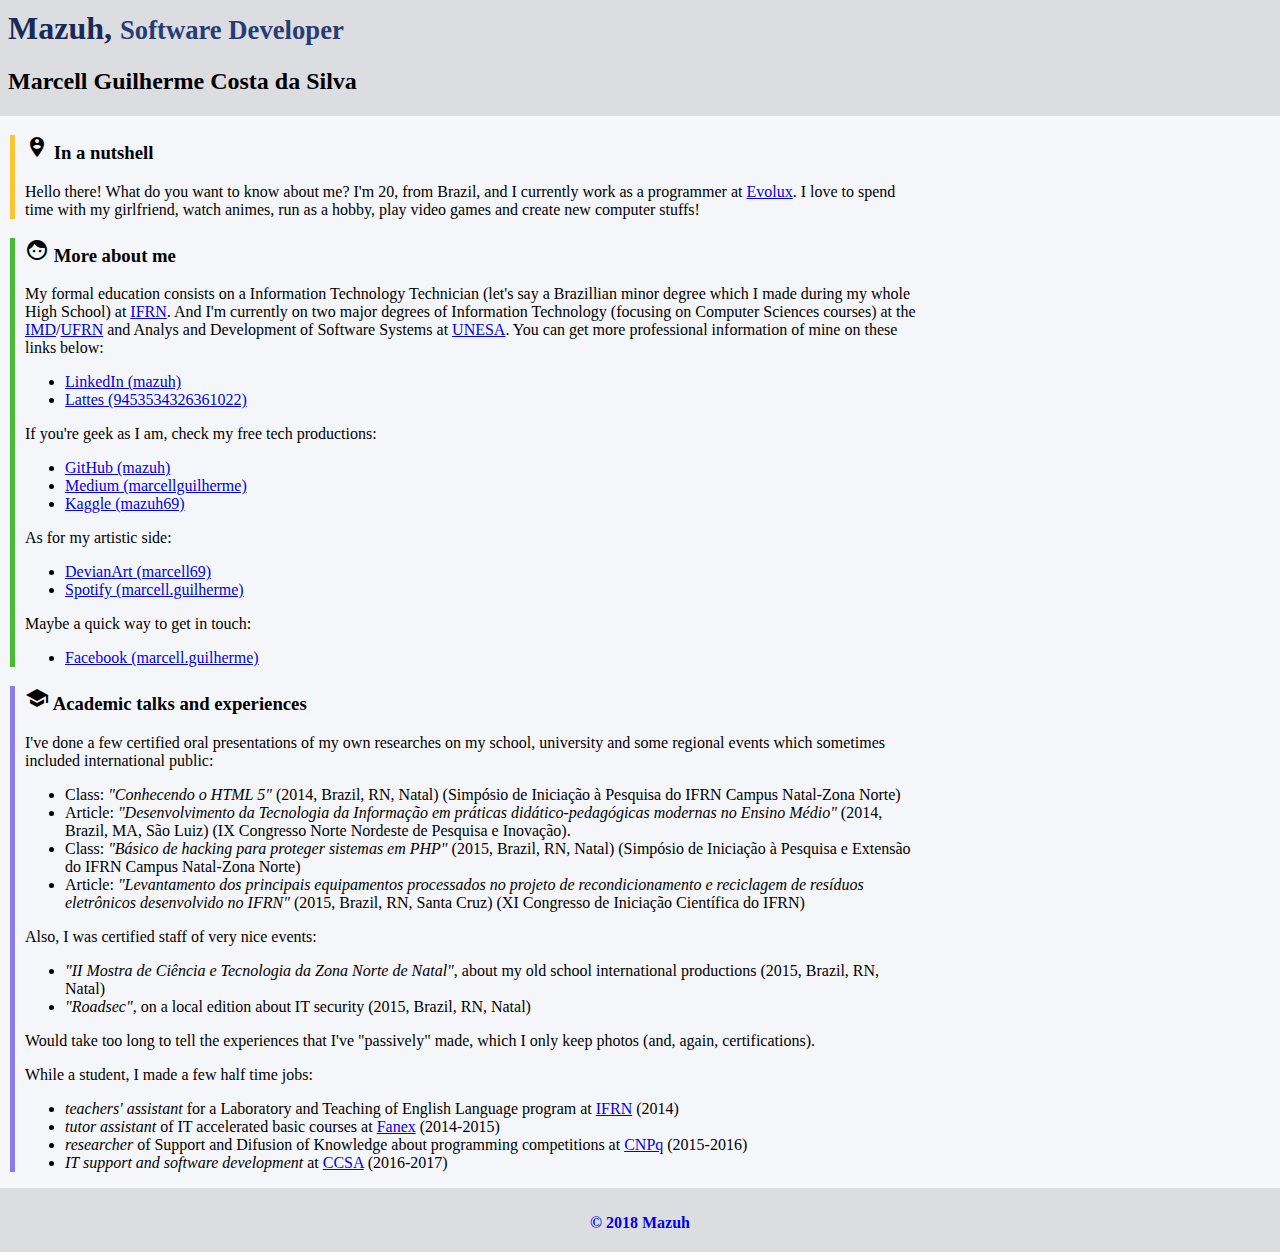
==== commit 895e93c5: "Add minimal style and fix some typos" ====
--- a/index.html
+++ b/index.html
@@ -14,7 +14,8 @@
   <meta name="description" content="Personal marketing for a software developer called Marcell Guilherme C. da Silva (which often uses 'Mazuh' as an alias)."/>
   <meta name="author" content="Mazuh"/>
   <title>Mazuh | Marcell Guilherme C. da Silva</title>
-  <link href="css/mazuh/main.css" rel="stylesheet">
+  <link href="./style.css" rel="stylesheet">
+  <link href="https://fonts.googleapis.com/icon?family=Material+Icons" rel="stylesheet">
 </head>
 
 <body>
@@ -23,36 +24,41 @@
     <h2>Marcell Guilherme Costa da Silva</h2>
   </header>
 
-  <section>
-      <h3>In a nutshell</h3>
-      <p>
-          Hello there! What do you want to know about me?
-          I'm 20, from Brazil, and I currently work as a programmer at <a href="http://evolux.net.br/" target="_blank">Evolux</a>.
-          I love to spend time with my girlfriend, watch animes, run as a hobby, play video games and create new computer stuffs!
-      </p>
+  <section id="in-a-nutshell">
+    <h3><i class="material-icons">person_pin_circle</i> In a nutshell</h3>
+    <p>
+        Hello there! What do you want to know about me?
+        I'm 20, from Brazil, and I currently work as a programmer at <a href="http://evolux.net.br/" target="_blank">Evolux</a>.
+        I love to spend time with my girlfriend, watch animes, run as a hobby, play video games and create new computer stuffs!
+    </p>
   </section>
 
   <section>
-    <h3>More about me</h3>
+    
+  </section>
+
+  <section id="more-about-me">
+    <h3><i class="material-icons">face</i> More about me</h3>
     <p>
-        My formal education consists on a Information Technology Technician (let's say a Brazillian minor degree which I made
-        during my whole High School) at <a href="http://portal.ifrn.edu.br/" target="_blank">IFRN</a>. And I'm currently on
-        two major degrees of Information Technology (focusing on Computer Sciences courses) at
-        the <a href="http://portal.imd.ufrn.br/" target="_blank">IMD</a>/<a href="http://www.ufrn.br/" target="_blank">UFRN</a>
-        and Analys and Development of Software Systems at <a href="http://portal.estacio.br/" target="_blank">UNESA</a>.
-      </p>
-      <ul>
-        <li>
-          <a href="http://br.linkedin.com/in/mazuh" target="_blank">
-            LinkedIn (mazuh)
-          </a>
-        </li>
-        <li>
-          <a href="http://lattes.cnpq.br/9453534326361022" target="_blank">
-            Lattes (9453534326361022)
-          </a>
-        </li>
-      </ul>
+      My formal education consists on a Information Technology Technician (let's say a Brazillian minor degree which I made
+      during my whole High School) at <a href="http://portal.ifrn.edu.br/" target="_blank">IFRN</a>. And I'm currently on
+      two major degrees of Information Technology (focusing on Computer Sciences courses) at
+      the <a href="http://portal.imd.ufrn.br/" target="_blank">IMD</a>/<a href="http://www.ufrn.br/" target="_blank">UFRN</a>
+      and Analys and Development of Software Systems at <a href="http://portal.estacio.br/" target="_blank">UNESA</a>. You can
+      get more professional information of mine on these links below:
+    </p>
+    <ul>
+      <li>
+        <a href="http://br.linkedin.com/in/mazuh" target="_blank">
+          LinkedIn (mazuh)
+        </a>
+      </li>
+      <li>
+        <a href="http://lattes.cnpq.br/9453534326361022" target="_blank">
+          Lattes (9453534326361022)
+        </a>
+      </li>
+    </ul>
       <p>
         If you're geek as I am, check my free tech productions:
       </p>
@@ -87,13 +93,23 @@
           </a>
         </li>
       </ul>
+      <p>
+        Maybe a quick way to get in touch:
+      </p>
+      <ul>
+        <li>
+          <a href="https://www.facebook.com/marcell.guilherme" target="_blank">
+            Facebook (marcell.guilherme)
+          </a>
+        </li>
+      </ul>
   </section>
 
-  <section>
-    <h3>Academic talks and experiences</h3>
+  <section id="academic-talks-and-experiences">
+    <h3><i class="material-icons">school</i> Academic talks and experiences</h3>
     <p>
       I've done a few certified oral presentations of my own researches on my school, university and some regional events which
-      sometimes included international public.
+      sometimes included international public:
     </p>
     <ul>
       <li>
@@ -169,7 +185,7 @@
     </p>
   </footer>
 
-  <script src="snake.js"/>
+  <script src="./snake.js" type="text/javascript"/>
 </body>
 
 </html>--- a/style.css
+++ b/style.css
@@ -0,0 +1,59 @@
+body {
+    margin: 0;
+    padding: 0;
+    background-color: #f5f6fa;
+}
+
+body > header {
+    padding-left: 8px;
+    padding-top: 10px;
+    padding-bottom: 1px;
+    background-color: #dcdde1;
+}
+
+body > header h1 {
+    margin-top: 0;
+}
+
+body > header h1 {
+    color: #192a56;
+}
+
+body > header h1 small {
+    color: #273c75;
+}
+
+body > section {
+    margin-left: 10px;
+    margin-right: 10px;
+    padding-left: 10px;
+    width: 70%;
+    border-left: 5px solid;
+}
+
+#in-a-nutshell {
+    border-color: #fbc531;
+}
+
+#more-about-me {
+    border-color: #44bd32
+}
+
+#academic-talks-and-experiences {
+    border-color: #8c7ae6;
+}
+
+body > footer {
+    padding-top: 10px;
+    padding-bottom: 20px;
+    background-color: #dcdde1;
+    text-align: center;
+}
+
+body > footer > p {
+    margin-bottom: 0;
+}
+
+body > footer > p a {
+    text-decoration: none;
+}
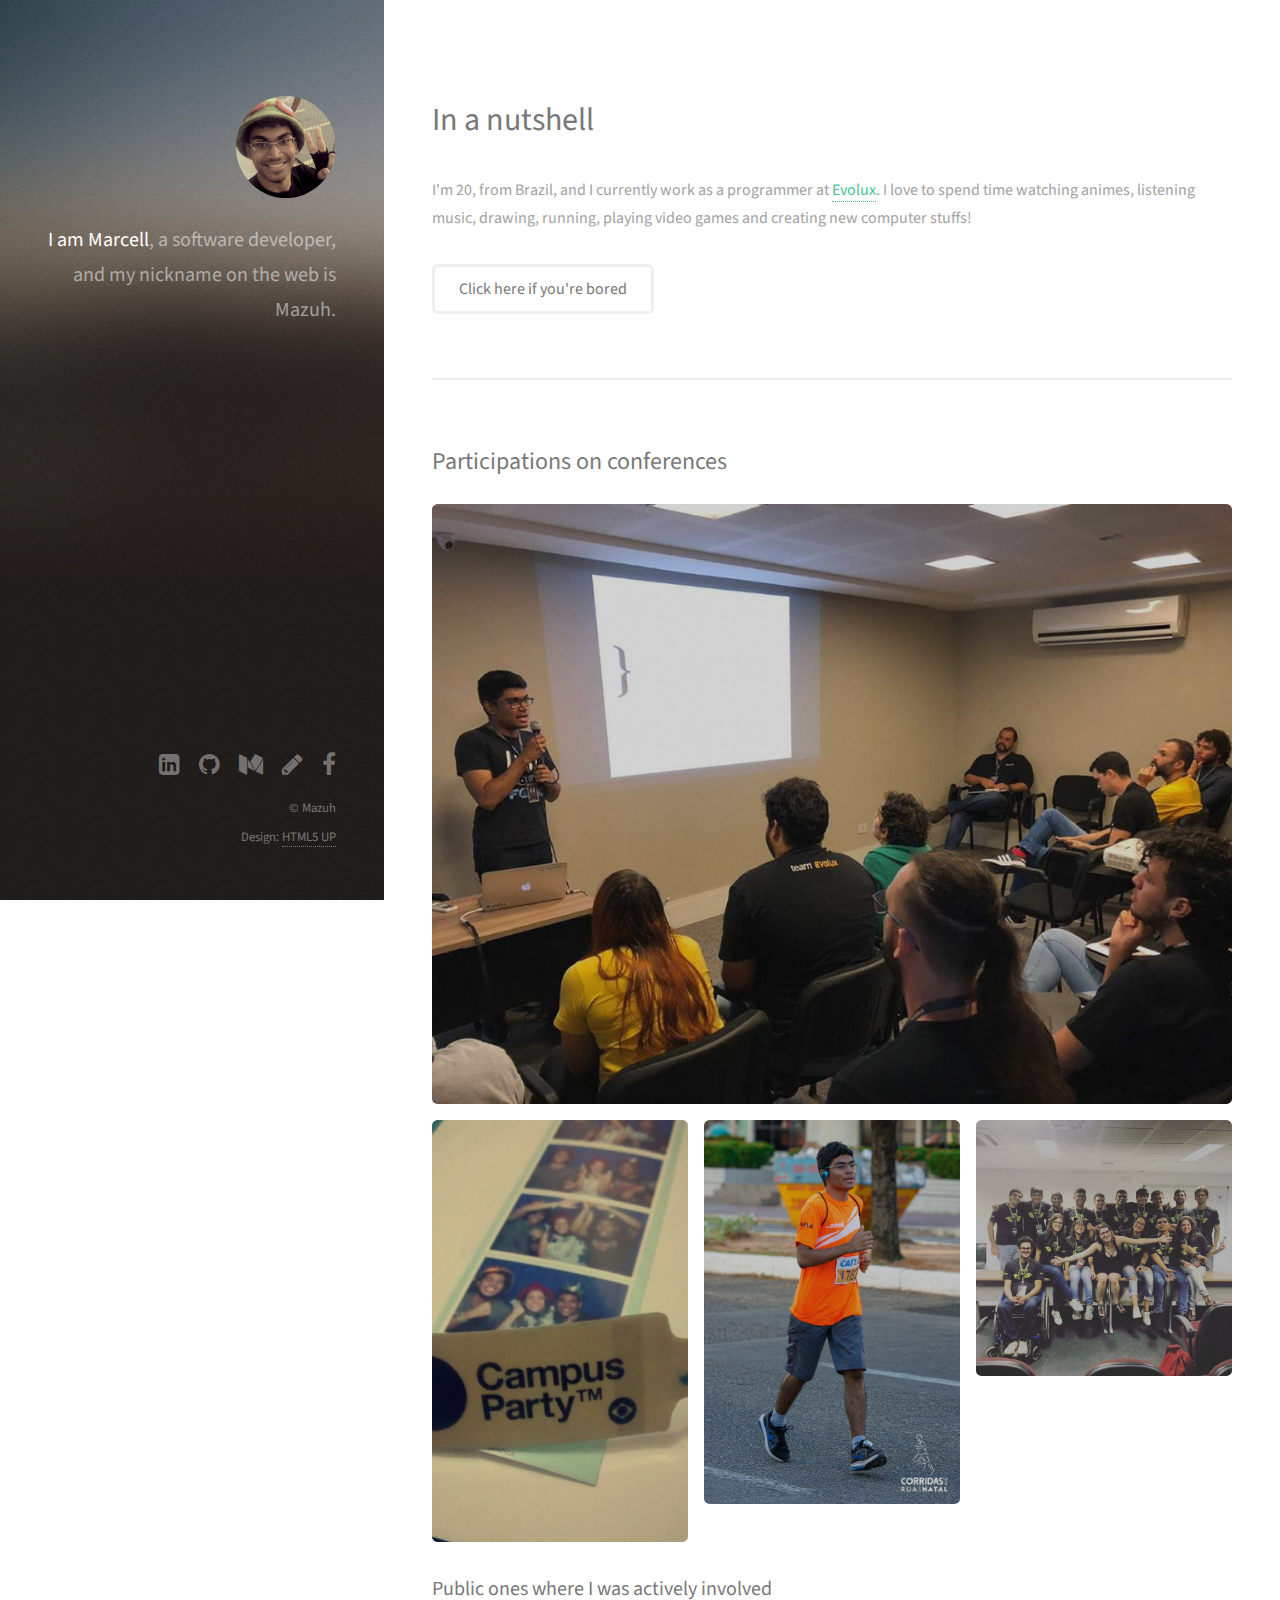
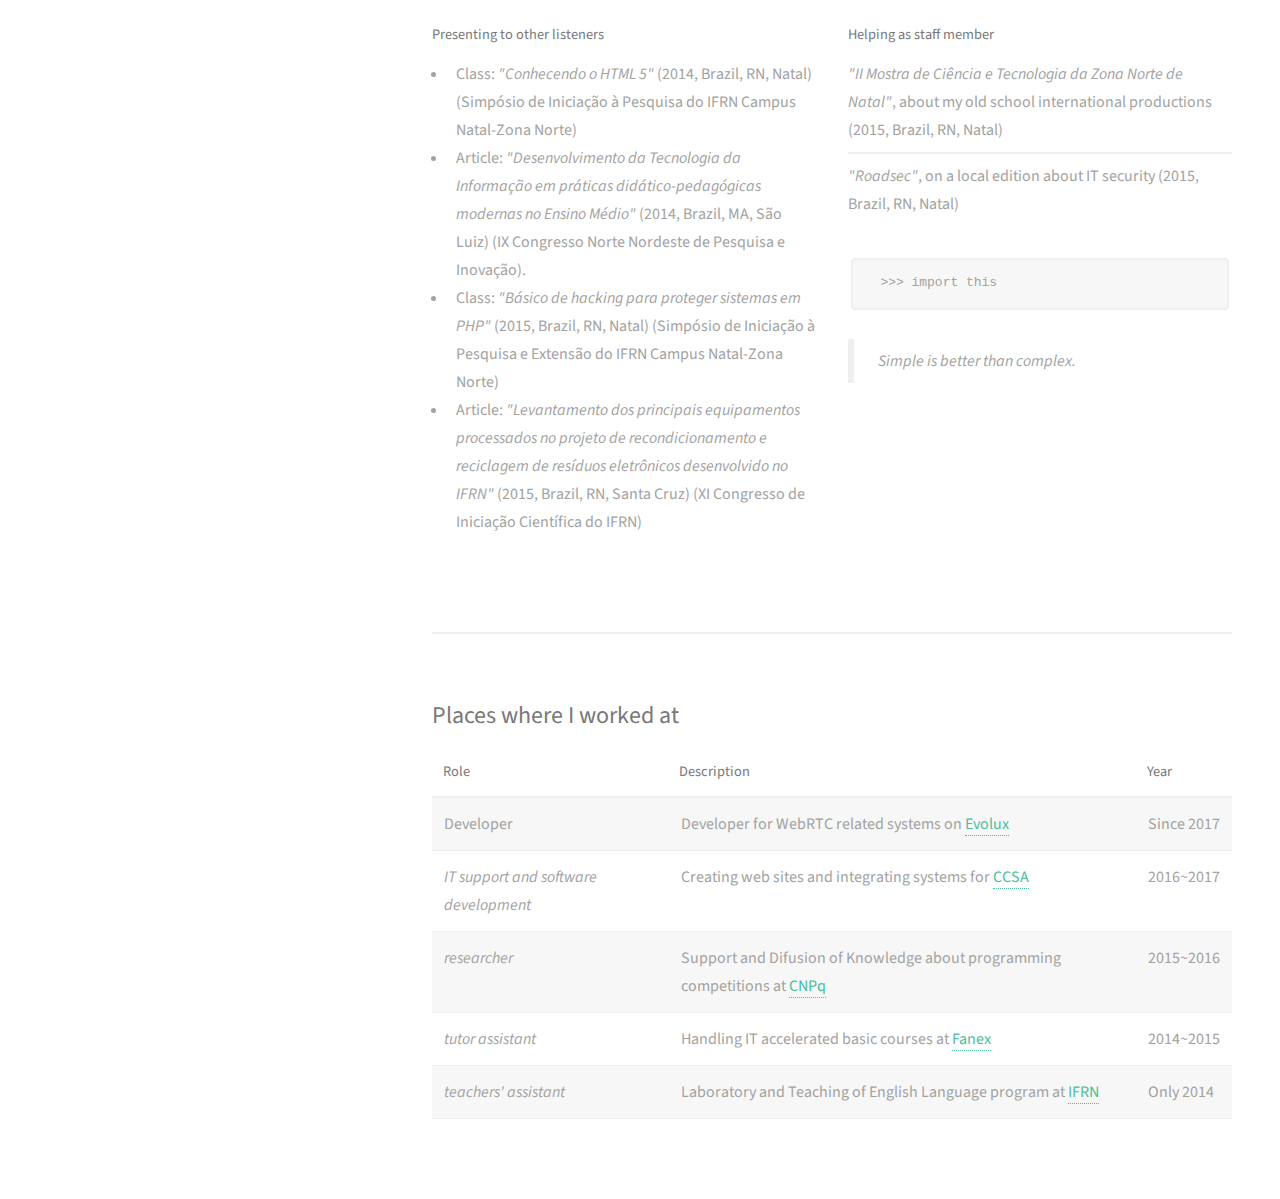
==== commit 750caf6e: "style with html5up design strata" ====
--- a/index.html
+++ b/index.html
@@ -1,191 +1,256 @@
-<!DOCTYPE html>
-<html lang="pt-br">    
-
-<!--
-  Are you reading my source code?!
-  Stranger, stranger...
-  I see you're a man of culture as well.
--->
-
-<head>
-  <meta charset="utf-8"/>
-  <meta http-equiv="content-language" content="pt-BR">
-  <meta name="viewport" content="width=device-width, initial-scale=1, shrink-to-fit=no">
-  <meta name="description" content="Personal marketing for a software developer called Marcell Guilherme C. da Silva (which often uses 'Mazuh' as an alias)."/>
-  <meta name="author" content="Mazuh"/>
-  <title>Mazuh | Marcell Guilherme C. da Silva</title>
-  <link href="./style.css" rel="stylesheet">
-  <link href="https://fonts.googleapis.com/icon?family=Material+Icons" rel="stylesheet">
-</head>
-
-<body>
-  <header>
-    <h1>Mazuh, <small>Software Developer</small></h1>
-    <h2>Marcell Guilherme Costa da Silva</h2>
-  </header>
-
-  <section id="in-a-nutshell">
-    <h3><i class="material-icons">person_pin_circle</i> In a nutshell</h3>
-    <p>
-        Hello there! What do you want to know about me?
-        I'm 20, from Brazil, and I currently work as a programmer at <a href="http://evolux.net.br/" target="_blank">Evolux</a>.
-        I love to spend time with my girlfriend, watch animes, run as a hobby, play video games and create new computer stuffs!
-    </p>
-  </section>
-
-  <section>
-    
-  </section>
-
-  <section id="more-about-me">
-    <h3><i class="material-icons">face</i> More about me</h3>
-    <p>
-      My formal education consists on a Information Technology Technician (let's say a Brazillian minor degree which I made
-      during my whole High School) at <a href="http://portal.ifrn.edu.br/" target="_blank">IFRN</a>. And I'm currently on
-      two major degrees of Information Technology (focusing on Computer Sciences courses) at
-      the <a href="http://portal.imd.ufrn.br/" target="_blank">IMD</a>/<a href="http://www.ufrn.br/" target="_blank">UFRN</a>
-      and Analys and Development of Software Systems at <a href="http://portal.estacio.br/" target="_blank">UNESA</a>. You can
-      get more professional information of mine on these links below:
-    </p>
-    <ul>
-      <li>
-        <a href="http://br.linkedin.com/in/mazuh" target="_blank">
-          LinkedIn (mazuh)
-        </a>
-      </li>
-      <li>
-        <a href="http://lattes.cnpq.br/9453534326361022" target="_blank">
-          Lattes (9453534326361022)
-        </a>
-      </li>
-    </ul>
-      <p>
-        If you're geek as I am, check my free tech productions:
-      </p>
-      <ul>
-        <li>
-          <a href="https://github.com/Mazuh" target="_blank">
-            GitHub (mazuh)
-        </li>
-        <li>
-          <a href="https://medium.com/@marcellguilherme" target="_blank">
-            Medium (marcellguilherme)
-          </a>
-        </li>
-        <li>
-          <a href="https://www.kaggle.com/mazuh69" target="_blank">
-            Kaggle (mazuh69)
-          </a>
-        </li>
-      </ul>
-      <p>
-        As for my artistic side:
-      </p>
-      <ul>
-        <li>
-          <a href="https://mazuh69.deviantart.com/" target="_blank">
-            DevianArt (marcell69)
-          </a>
-        </li>
-        <li>
-          <a href="https://open.spotify.com/user/12186864761" target="_blank">
-            Spotify (marcell.guilherme)
-          </a>
-        </li>
-      </ul>
-      <p>
-        Maybe a quick way to get in touch:
-      </p>
-      <ul>
-        <li>
-          <a href="https://www.facebook.com/marcell.guilherme" target="_blank">
-            Facebook (marcell.guilherme)
-          </a>
-        </li>
-      </ul>
-  </section>
-
-  <section id="academic-talks-and-experiences">
-    <h3><i class="material-icons">school</i> Academic talks and experiences</h3>
-    <p>
-      I've done a few certified oral presentations of my own researches on my school, university and some regional events which
-      sometimes included international public:
-    </p>
-    <ul>
-      <li>
-        Class:
-        <em>"Conhecendo o HTML 5"</em>
-        (2014, Brazil, RN, Natal) (Simpósio de Iniciação à Pesquisa do IFRN Campus Natal-Zona Norte)
-      </li>
-      <li>
-        Article:
-        <em>"Desenvolvimento da Tecnologia da Informação em práticas didático-pedagógicas modernas no Ensino Médio"</em>
-        (2014, Brazil, MA, São Luiz) (IX Congresso Norte Nordeste de Pesquisa e Inovação).
-      </li>
-      <li>
-        Class:
-        <em>"Básico de hacking para proteger sistemas em PHP"</em>
-        (2015, Brazil, RN, Natal) (Simpósio de Iniciação à Pesquisa e Extensão do IFRN Campus Natal-Zona Norte)
-      </li>
-      <li>
-        Article:
-        <em>
-          "Levantamento dos principais equipamentos processados no projeto de recondicionamento e reciclagem de
-          resíduos eletrônicos desenvolvido no IFRN"
-        </em>
-        (2015, Brazil, RN, Santa Cruz) (XI Congresso de Iniciação Científica do IFRN)
-      </li>
-    </ul>
-    <p>
-      Also, I was certified staff of very nice events:
-    </p>
-    <ul>
-      <li>
-        <em>"II Mostra de Ciência e Tecnologia da Zona Norte de Natal"</em>,
-        about my old school international productions
-        (2015, Brazil, RN, Natal)
-      </li>
-      <li>
-        <em>"Roadsec"</em>,
-        on a local edition about IT security
-        (2015, Brazil, RN, Natal)
-      </li>
-    </ul>
-    <p>
-      Would take too long to tell the experiences that I've "passively" made, which I only keep photos (and, again, certifications).
-    </p>
-    <p>While a student, I made a few half time jobs:</p>
-    <ul>
-      <li>
-        <em>teachers' assistant</em> for a Laboratory and Teaching of English Language program
-        at <a href="http://portal.ifrn.edu.br/" target="_blank">IFRN</a>
-        (2014)
-      </li>
-      <li>
-        <em>tutor assistant</em> of IT accelerated basic courses
-        at <a href="https://www.facebook.com/escolafanex/?rf=408268425915752" target="_blank">Fanex</a>
-        (2014-2015)
-      </li>
-      <li>
-        <em>researcher</em> of Support and Difusion of Knowledge about programming competitions
-        at <a href="http://cnpq.br/" target="_blank">CNPq</a>
-        (2015-2016)
-      </li>
-      <li>
-        <em>IT support and software development</em>
-        at <a href="http://www.ccsa.ufrn.br/" target="_blank">CCSA</a>
-        (2016-2017)
-      </li>
-    </ul>
-  </section>
-
-  <footer>
-    <p>
-      <strong><a href="https://github.com/Mazuh/" target="_blank">&copy; 2018 Mazuh</a></strong>
-    </p>
-  </footer>
-
-  <script src="./snake.js" type="text/javascript"/>
-</body>
-
+<!DOCTYPE HTML>
+
+<!--
+  Are you reading my source code?!
+  Stranger, stranger...
+  I see you're a man of culture as well.
+-->
+
+<html>
+	<head>
+		<meta charset="utf-8"/>
+		<meta name="viewport" content="width=device-width, initial-scale=1, user-scalable=no"/>
+		<link rel="stylesheet" href="html5up/css/main.css"/>
+		<link rel="stylesheet" href="style.css"/>
+		<meta name="description" content="Software developer Marcell Guilherme (which often uses 'Mazuh' as an alias)."/>
+		<meta name="author" content="Mazuh"/>
+		<title>Mazuh | Marcell Guilherme Costa da Silva</title>
+	</head>
+	<body class="is-preload">
+
+    <header id="header">
+			<div class="inner">
+				<div title="Captain Teemo on duty!" class="image avatar"></a><img src="images/mazuh_teemo.jpg" alt="Marcell using a Teemo hat" /></div>
+				<h1>
+					<strong>I am Marcell</strong>, a software developer,<br/>
+					and my nickname on the web is Mazuh.<br/>
+				</h1>
+			</div>
+		</header>
+
+		<div id="main">
+
+		  <section class="main-section">
+				<header class="major">
+					<h2>In a nutshell</h2>
+				</header>
+				<p>
+					I'm 20, from Brazil, and I currently work as a programmer at <a href="http://evolux.net.br/" target="_blank">Evolux</a>.
+					I love to spend time watching animes, listening music, drawing, running, playing video games and creating new computer stuffs!
+				</p>
+				<ul class="actions not-visible-on-small-screens-and-printers">
+					<li><a href="#" class="button" onclick="openSnakeGame();">Click here if you're bored</a></li>
+        </ul>
+			</section>
+
+      <!--
+			<section class="main-section">
+				<h2>Portfolio</h2>
+				<div class="row">
+          <article class="col-6 col-12-xsmall work-item">
+            <a href="html5up/images/fulls/01.jpg" class="image fit thumb"><img src="html5up/images/thumbs/01.jpg" alt="" /></a>
+            <h3>Magna sed consequat tempus</h3>
+            <p>Lorem ipsum dolor sit amet nisl sed nullam feugiat.</p>
+          </article>
+          <article class="col-6 col-12-xsmall work-item">
+            <a href="html5up/images/fulls/02.jpg" class="image fit thumb"><img src="html5up/images/thumbs/02.jpg" alt="" /></a>
+            <h3>Ultricies lacinia interdum</h3>
+            <p>Lorem ipsum dolor sit amet nisl sed nullam feugiat.</p>
+          </article>
+          <article class="col-6 col-12-xsmall work-item">
+            <a href="html5up/images/fulls/03.jpg" class="image fit thumb"><img src="html5up/images/thumbs/03.jpg" alt="" /></a>
+            <h3>Tortor metus commodo</h3>
+            <p>Lorem ipsum dolor sit amet nisl sed nullam feugiat.</p>
+          </article>
+          <article class="col-6 col-12-xsmall work-item">
+            <a href="html5up/images/fulls/04.jpg" class="image fit thumb"><img src="html5up/images/thumbs/04.jpg" alt="" /></a>
+            <h3>Quam neque phasellus</h3>
+            <p>Lorem ipsum dolor sit amet nisl sed nullam feugiat.</p>
+          </article>
+        </div>
+        <ul class="actions">
+          <li><a href="#" class="button">Full Portfolio</a></li>
+        </ul>
+      </section>
+      -->
+				
+			<section class="main-section">
+        <h2>Participations on conferences</h2>
+        <div class="box alt">
+          <div class="row gtr-50 gtr-uniform">
+            <div class="col-12"><a title="Private presentation about Brazillian Software Law for Evolux staffs" target="_blank" href="https://www.facebook.com/photo.php?fbid=1945613988805733" class="image fit"><img src="./images/evolux_internal_workshop_about_software_law.jpg" alt="Private presentation about Brazillian Software Law for Evolux staffs"/></a></div>
+            <div class="col-4"><span title="Campus Party Weekend Recife with a few friends" class="image fit"><img src="./images/remember_campus_party_weekend.jpg" alt="Campus Party Weekend Recife with a few friends"/></span></div>
+            <div class="col-4"><span title="On a race running as a hobby" class="image fit"><img src="./images/marcell_running.jpg" alt="On a race running as a hobby"/></span></div>
+            <div class="col-4"><span title="Roadies team on Roadsec 17 Natal" class="image fit"><img src="./images/roadies_team_roadsec_natal_17.jpg" alt="Roadies team on Roadsec 17 Natal"/></span></div>
+          </div>
+        </div>
+				<section>
+					<h3>Public ones where I was actively involved</h3>
+            <div class="row">
+              <div class="col-6 col-12-xsmall">
+                <h5>Presenting to other listeners</h5>
+                <ul>
+                  <li>
+                    Class:
+                    <em>"Conhecendo o HTML 5"</em>
+                    (2014, Brazil, RN, Natal) (Simpósio de Iniciação à Pesquisa do IFRN Campus Natal-Zona Norte)
+                  </li>
+                  <li>
+                    Article:
+                    <em>"Desenvolvimento da Tecnologia da Informação em práticas didático-pedagógicas modernas no Ensino Médio"</em>
+                    (2014, Brazil, MA, São Luiz) (IX Congresso Norte Nordeste de Pesquisa e Inovação).
+                    </li>
+                  <li>
+                    Class:
+                    <em>"Básico de hacking para proteger sistemas em PHP"</em>
+                    (2015, Brazil, RN, Natal) (Simpósio de Iniciação à Pesquisa e Extensão do IFRN Campus Natal-Zona Norte)
+                  </li>
+                  <li>
+                    Article:
+                    <em>
+                      "Levantamento dos principais equipamentos processados no projeto de recondicionamento e reciclagem de
+                      resíduos eletrônicos desenvolvido no IFRN"
+                    </em>
+                    (2015, Brazil, RN, Santa Cruz) (XI Congresso de Iniciação Científica do IFRN)
+                  </li>
+                </ul>
+              </div>
+								<div class="col-6 col-12-xsmall">
+									<h5>Helping as staff member</h5>
+									<ul class="alt">
+										<li>
+											<em>"II Mostra de Ciência e Tecnologia da Zona Norte de Natal"</em>,
+											about my old school international productions
+											(2015, Brazil, RN, Natal)
+										</li>
+										<li>
+											<em>"Roadsec"</em>,
+											on a local edition about IT security
+											(2015, Brazil, RN, Natal)
+										</li>
+									</ul>
+									<aside>
+										<pre><code> >>> import this</code></pre>
+										<blockquote>Simple is better than complex.</blockquote>
+									</aside>
+								</div>
+							</div>
+            </section>
+          </section>
+          
+          <section class="main-section">
+            <h2>Places where I worked at</h2>
+            <div class="table-wrapper">
+              <table>
+                <thead>
+                  <tr>
+                    <th>Role</th>
+                    <th>Description</th>
+                    <th>Year</th>
+                  </tr>
+                </thead>
+                <tbody>
+                  <tr>
+                    <td>Developer</td>
+                    <td>
+                      Developer for WebRTC related systems on 
+                      <a href="https://evolux.net.br/" target="_blank">Evolux</a>
+                    </td>
+                    <td>Since 2017</td>
+                  </tr>
+                  <tr>
+                    <td><em>IT support and software development</em></td>
+                    <td>
+                      Creating web sites and integrating systems for 
+                      <a href="http://www.ccsa.ufrn.br/" target="_blank">CCSA</a>
+                    </td>
+                    <td>2016~2017</td>
+                  </tr>
+                  <tr>
+                    <td><em>researcher</em></td>
+                    <td>
+                      Support and Difusion of Knowledge about programming competitions
+                      at <a href="http://cnpq.br/" target="_blank">CNPq</a>
+                    </td>
+                    <td>2015~2016</td>
+                  </tr>
+                  <tr>
+                    <td><em>tutor assistant</em></td>
+                    <td>
+                      Handling IT accelerated basic courses
+                      at <a href="https://www.facebook.com/escolafanex/?rf=408268425915752" target="_blank">Fanex</a>
+                    </td>
+                    <td>2014~2015</td>
+                  </tr>
+                  <tr>
+                    <td><em>teachers' assistant</em></td>
+                    <td>
+                      Laboratory and Teaching of English Language program
+                      at <a href="http://portal.ifrn.edu.br/" target="_blank">IFRN</a>
+                    </td>
+                    <td>Only 2014</td>
+                  </tr>
+                </tbody>
+              </table>
+            </div>
+          </section>
+			</div>
+
+			<footer id="footer">
+				<div class="inner">
+					<ul class="icons">
+						<li title="LinkedIn"><a target="_blank" href="http://br.linkedin.com/in/mazuh" class="icon fa-linkedin-square"><span class="label">LinkedIn</span></a></li>
+						<li title="Github"><a target="_blank" href="https://github.com/Mazuh" class="icon fa-github"><span class="label">Github</span></a></li>
+						<li title="Medium"><a target="_blank" href="https://medium.com/@marcellguilherme" class="icon fa-medium"><span class="label">Medium</span></a></li>
+						<li title="DeviantArt"><a target="_blank" href="https://mazuh69.deviantart.com/" class="icon fa-pencil"><span class="label">DeviantArt</span></a></li>
+						<li title="Facebook"><a target="_blank" href="https://www.facebook.com/marcell.guilherme" class="icon fa-facebook-f"><span class="label">Facebook</span></a></li>
+					</ul>
+					<ul class="copyright">
+						<li>&copy; Mazuh</li><li>Design: <a target="_blank" href="https://html5up.net/strata">HTML5 UP</a></li>
+					</ul>
+				</div>
+		</footer>
+
+    <div id="snake-canvas-container" class="hidden">
+        <i class="icon fa-times-circle close-btn" onclick="closeSnakeGame();"></i>
+        <canvas id="snake-canvas" width="240" height="360">
+          You need an updated browser with <code>canvas</code> support for that!
+        </canvas>
+    </div>
+
+    <script src="html5up/js/jquery.min.js"></script>
+    <script src="html5up/js/jquery.poptrox.min.js"></script>
+    <script src="html5up/js/browser.min.js"></script>
+    <script src="html5up/js/breakpoints.min.js"></script>
+    <script src="html5up/js/util.js"></script>
+    <script src="html5up/js/main.js"></script>
+
+    <script src="./snake.js" type="text/javascript"></script>
+    <script>
+      var GAME_CONTAINER_ID = 'snake-canvas-container';
+      var GAME_CANVAS_ID = 'snake-canvas';
+      var HIDDEN_CLASS = 'hidden';
+  
+      function closeSnakeGame() {
+        containerElement = document.getElementById(GAME_CONTAINER_ID);
+        if (containerElement && containerElement.classList && snakeGameLoopAsInterval) {
+          clearInterval(snakeGameLoopAsInterval);
+          snakeGameLoopAsInterval = undefined;
+          containerElement.classList.add(HIDDEN_CLASS);
+        }
+      }
+  
+      function openSnakeGame() {
+        containerElement = document.getElementById(GAME_CONTAINER_ID);
+        if (containerElement && containerElement.classList) {
+          if (!snakeGameLoopAsInterval) {
+            containerElement.classList.remove(HIDDEN_CLASS);
+            snakeStartAndRun(GAME_CANVAS_ID, closeSnakeGame);
+          }
+        } else {
+          alert('Ops... Looks like your browser isn\'t supported.');
+        }
+      }
+    </script>
+	</body>
 </html>--- a/html5up/css/main.css
+++ b/html5up/css/main.css
@@ -0,0 +1,3188 @@
+@import url("font-awesome.min.css");
+@import url("https://fonts.googleapis.com/css?family=Source+Sans+Pro:400,400italic");
+
+/*
+	Strata by HTML5 UP
+	html5up.net | @ajlkn
+	Free for personal and commercial use under the CCA 3.0 license (html5up.net/license)
+*/
+
+html, body, div, span, applet, object,
+iframe, h1, h2, h3, h4, h5, h6, p, blockquote,
+pre, a, abbr, acronym, address, big, cite,
+code, del, dfn, em, img, ins, kbd, q, s, samp,
+small, strike, strong, sub, sup, tt, var, b,
+u, i, center, dl, dt, dd, ol, ul, li, fieldset,
+form, label, legend, table, caption, tbody,
+tfoot, thead, tr, th, td, article, aside,
+canvas, details, embed, figure, figcaption,
+footer, header, hgroup, menu, nav, output, ruby,
+section, summary, time, mark, audio, video {
+	margin: 0;
+	padding: 0;
+	border: 0;
+	font-size: 100%;
+	font: inherit;
+	vertical-align: baseline;}
+
+article, aside, details, figcaption, figure,
+footer, header, hgroup, menu, nav, section {
+	display: block;}
+
+body {
+	line-height: 1;
+}
+
+ol, ul {
+	list-style: none;
+}
+
+blockquote, q {
+	quotes: none;
+}
+
+	blockquote:before, blockquote:after, q:before, q:after {
+		content: '';
+		content: none;
+	}
+
+table {
+	border-collapse: collapse;
+	border-spacing: 0;
+}
+
+body {
+	-webkit-text-size-adjust: none;
+}
+
+mark {
+	background-color: transparent;
+	color: inherit;
+}
+
+input::-moz-focus-inner {
+	border: 0;
+	padding: 0;
+}
+
+input, select, textarea {
+	-moz-appearance: none;
+	-webkit-appearance: none;
+	-ms-appearance: none;
+	appearance: none;
+}
+
+/* Basic */
+
+	html {
+		box-sizing: border-box;
+	}
+
+	*, *:before, *:after {
+		box-sizing: inherit;
+	}
+
+	body {
+		background: #fff;
+	}
+
+		body.is-preload *, body.is-preload *:before, body.is-preload *:after {
+			-moz-animation: none !important;
+			-webkit-animation: none !important;
+			-ms-animation: none !important;
+			animation: none !important;
+			-moz-transition: none !important;
+			-webkit-transition: none !important;
+			-ms-transition: none !important;
+			transition: none !important;
+		}
+
+	body, input, select, textarea {
+		color: #a2a2a2;
+		font-family: "Source Sans Pro", Helvetica, sans-serif;
+		font-size: 16pt;
+		font-weight: 400;
+		line-height: 1.75em;
+	}
+
+	a {
+		-moz-transition: color 0.2s ease-in-out, border-color 0.2s ease-in-out;
+		-webkit-transition: color 0.2s ease-in-out, border-color 0.2s ease-in-out;
+		-ms-transition: color 0.2s ease-in-out, border-color 0.2s ease-in-out;
+		transition: color 0.2s ease-in-out, border-color 0.2s ease-in-out;
+		border-bottom: dotted 1px;
+		color: #49bf9d;
+		text-decoration: none;
+	}
+
+		a:hover {
+			border-bottom-color: transparent;
+			color: #49bf9d !important;
+			text-decoration: none;
+		}
+
+	strong, b {
+		color: #787878;
+		font-weight: 400;
+	}
+
+	em, i {
+		font-style: italic;
+	}
+
+	p {
+		margin: 0 0 2em 0;
+	}
+
+	h1, h2, h3, h4, h5, h6 {
+		color: #787878;
+		font-weight: 400;
+		line-height: 1em;
+		margin: 0 0 1em 0;
+	}
+
+		h1 a, h2 a, h3 a, h4 a, h5 a, h6 a {
+			color: inherit;
+			text-decoration: none;
+		}
+
+	h1 {
+		font-size: 2em;
+		line-height: 1.5em;
+	}
+
+	h2 {
+		font-size: 1.5em;
+		line-height: 1.5em;
+	}
+
+	h3 {
+		font-size: 1.25em;
+		line-height: 1.5em;
+	}
+
+	h4 {
+		font-size: 1.1em;
+		line-height: 1.5em;
+	}
+
+	h5 {
+		font-size: 0.9em;
+		line-height: 1.5em;
+	}
+
+	h6 {
+		font-size: 0.7em;
+		line-height: 1.5em;
+	}
+
+	sub {
+		font-size: 0.8em;
+		position: relative;
+		top: 0.5em;
+	}
+
+	sup {
+		font-size: 0.8em;
+		position: relative;
+		top: -0.5em;
+	}
+
+	hr {
+		border: 0;
+		border-bottom: solid 2px #efefef;
+		margin: 2em 0;
+	}
+
+		hr.major {
+			margin: 3em 0;
+		}
+
+	blockquote {
+		border-left: solid 6px #efefef;
+		font-style: italic;
+		margin: 0 0 2em 0;
+		padding: 0.5em 0 0.5em 1.5em;
+	}
+
+	code {
+		background: #f7f7f7;
+		border-radius: 0.35em;
+		border: solid 2px #efefef;
+		font-family: "Courier New", monospace;
+		font-size: 0.9em;
+		margin: 0 0.25em;
+		padding: 0.25em 0.65em;
+	}
+
+	pre {
+		-webkit-overflow-scrolling: touch;
+		font-family: "Courier New", monospace;
+		font-size: 0.9em;
+		margin: 0 0 2em 0;
+	}
+
+		pre code {
+			display: block;
+			line-height: 1.75em;
+			padding: 1em 1.5em;
+			overflow-x: auto;
+		}
+
+	.align-left {
+		text-align: left;
+	}
+
+	.align-center {
+		text-align: center;
+	}
+
+	.align-right {
+		text-align: right;
+	}
+
+/* Container */
+
+	.container {
+		margin: 0 auto;
+		max-width: calc(100% - 4em);
+		width: 100%;
+	}
+
+		.container.xsmall {
+			width: 25%;
+		}
+
+		.container.small {
+			width: 50%;
+		}
+
+		.container.medium {
+			width: 75%;
+		}
+
+		.container.large {
+			width: 125%;
+		}
+
+		.container.xlarge {
+			width: 150%;
+		}
+
+		.container.max {
+			width: 100%;
+		}
+
+		@media screen and (max-width: 980px) {
+
+			.container {
+				width: 100% !important;
+				max-width: 100% !important;
+			}
+
+		}
+
+		@media screen and (max-width: 480px) {
+
+			.container {
+				max-width: calc(100% - 3em);
+			}
+
+		}
+
+/* Row */
+
+	.row {
+		display: flex;
+		flex-wrap: wrap;
+		box-sizing: border-box;
+		align-items: stretch;
+	}
+
+		.row > * {
+			box-sizing: border-box;
+		}
+
+		.row.gtr-uniform > * > :last-child {
+			margin-bottom: 0;
+		}
+
+		.row.aln-left {
+			justify-content: flex-start;
+		}
+
+		.row.aln-center {
+			justify-content: center;
+		}
+
+		.row.aln-right {
+			justify-content: flex-end;
+		}
+
+		.row.aln-top {
+			align-items: flex-start;
+		}
+
+		.row.aln-middle {
+			align-items: center;
+		}
+
+		.row.aln-bottom {
+			align-items: flex-end;
+		}
+
+		.row > .imp {
+			order: -1;
+		}
+
+		.row > .col-1 {
+			width: 8.3333333333%;
+		}
+
+		.row > .off-1 {
+			margin-left: 8.3333333333%;
+		}
+
+		.row > .col-2 {
+			width: 16.6666666667%;
+		}
+
+		.row > .off-2 {
+			margin-left: 16.6666666667%;
+		}
+
+		.row > .col-3 {
+			width: 25%;
+		}
+
+		.row > .off-3 {
+			margin-left: 25%;
+		}
+
+		.row > .col-4 {
+			width: 33.3333333333%;
+		}
+
+		.row > .off-4 {
+			margin-left: 33.3333333333%;
+		}
+
+		.row > .col-5 {
+			width: 41.6666666667%;
+		}
+
+		.row > .off-5 {
+			margin-left: 41.6666666667%;
+		}
+
+		.row > .col-6 {
+			width: 50%;
+		}
+
+		.row > .off-6 {
+			margin-left: 50%;
+		}
+
+		.row > .col-7 {
+			width: 58.3333333333%;
+		}
+
+		.row > .off-7 {
+			margin-left: 58.3333333333%;
+		}
+
+		.row > .col-8 {
+			width: 66.6666666667%;
+		}
+
+		.row > .off-8 {
+			margin-left: 66.6666666667%;
+		}
+
+		.row > .col-9 {
+			width: 75%;
+		}
+
+		.row > .off-9 {
+			margin-left: 75%;
+		}
+
+		.row > .col-10 {
+			width: 83.3333333333%;
+		}
+
+		.row > .off-10 {
+			margin-left: 83.3333333333%;
+		}
+
+		.row > .col-11 {
+			width: 91.6666666667%;
+		}
+
+		.row > .off-11 {
+			margin-left: 91.6666666667%;
+		}
+
+		.row > .col-12 {
+			width: 100%;
+		}
+
+		.row > .off-12 {
+			margin-left: 100%;
+		}
+
+		.row.gtr-0 {
+			margin-top: 0;
+			margin-left: 0em;
+		}
+
+			.row.gtr-0 > * {
+				padding: 0 0 0 0em;
+			}
+
+			.row.gtr-0.gtr-uniform {
+				margin-top: 0em;
+			}
+
+				.row.gtr-0.gtr-uniform > * {
+					padding-top: 0em;
+				}
+
+		.row.gtr-25 {
+			margin-top: 0;
+			margin-left: -0.625em;
+		}
+
+			.row.gtr-25 > * {
+				padding: 0 0 0 0.625em;
+			}
+
+			.row.gtr-25.gtr-uniform {
+				margin-top: -0.625em;
+			}
+
+				.row.gtr-25.gtr-uniform > * {
+					padding-top: 0.625em;
+				}
+
+		.row.gtr-50 {
+			margin-top: 0;
+			margin-left: -1.25em;
+		}
+
+			.row.gtr-50 > * {
+				padding: 0 0 0 1.25em;
+			}
+
+			.row.gtr-50.gtr-uniform {
+				margin-top: -1.25em;
+			}
+
+				.row.gtr-50.gtr-uniform > * {
+					padding-top: 1.25em;
+				}
+
+		.row {
+			margin-top: 0;
+			margin-left: -2.5em;
+		}
+
+			.row > * {
+				padding: 0 0 0 2.5em;
+			}
+
+			.row.gtr-uniform {
+				margin-top: -2.5em;
+			}
+
+				.row.gtr-uniform > * {
+					padding-top: 2.5em;
+				}
+
+		.row.gtr-150 {
+			margin-top: 0;
+			margin-left: -3.75em;
+		}
+
+			.row.gtr-150 > * {
+				padding: 0 0 0 3.75em;
+			}
+
+			.row.gtr-150.gtr-uniform {
+				margin-top: -3.75em;
+			}
+
+				.row.gtr-150.gtr-uniform > * {
+					padding-top: 3.75em;
+				}
+
+		.row.gtr-200 {
+			margin-top: 0;
+			margin-left: -5em;
+		}
+
+			.row.gtr-200 > * {
+				padding: 0 0 0 5em;
+			}
+
+			.row.gtr-200.gtr-uniform {
+				margin-top: -5em;
+			}
+
+				.row.gtr-200.gtr-uniform > * {
+					padding-top: 5em;
+				}
+
+		@media screen and (max-width: 1800px) {
+
+			.row {
+				display: flex;
+				flex-wrap: wrap;
+				box-sizing: border-box;
+				align-items: stretch;
+			}
+
+				.row > * {
+					box-sizing: border-box;
+				}
+
+				.row.gtr-uniform > * > :last-child {
+					margin-bottom: 0;
+				}
+
+				.row.aln-left {
+					justify-content: flex-start;
+				}
+
+				.row.aln-center {
+					justify-content: center;
+				}
+
+				.row.aln-right {
+					justify-content: flex-end;
+				}
+
+				.row.aln-top {
+					align-items: flex-start;
+				}
+
+				.row.aln-middle {
+					align-items: center;
+				}
+
+				.row.aln-bottom {
+					align-items: flex-end;
+				}
+
+				.row > .imp-xlarge {
+					order: -1;
+				}
+
+				.row > .col-1-xlarge {
+					width: 8.3333333333%;
+				}
+
+				.row > .off-1-xlarge {
+					margin-left: 8.3333333333%;
+				}
+
+				.row > .col-2-xlarge {
+					width: 16.6666666667%;
+				}
+
+				.row > .off-2-xlarge {
+					margin-left: 16.6666666667%;
+				}
+
+				.row > .col-3-xlarge {
+					width: 25%;
+				}
+
+				.row > .off-3-xlarge {
+					margin-left: 25%;
+				}
+
+				.row > .col-4-xlarge {
+					width: 33.3333333333%;
+				}
+
+				.row > .off-4-xlarge {
+					margin-left: 33.3333333333%;
+				}
+
+				.row > .col-5-xlarge {
+					width: 41.6666666667%;
+				}
+
+				.row > .off-5-xlarge {
+					margin-left: 41.6666666667%;
+				}
+
+				.row > .col-6-xlarge {
+					width: 50%;
+				}
+
+				.row > .off-6-xlarge {
+					margin-left: 50%;
+				}
+
+				.row > .col-7-xlarge {
+					width: 58.3333333333%;
+				}
+
+				.row > .off-7-xlarge {
+					margin-left: 58.3333333333%;
+				}
+
+				.row > .col-8-xlarge {
+					width: 66.6666666667%;
+				}
+
+				.row > .off-8-xlarge {
+					margin-left: 66.6666666667%;
+				}
+
+				.row > .col-9-xlarge {
+					width: 75%;
+				}
+
+				.row > .off-9-xlarge {
+					margin-left: 75%;
+				}
+
+				.row > .col-10-xlarge {
+					width: 83.3333333333%;
+				}
+
+				.row > .off-10-xlarge {
+					margin-left: 83.3333333333%;
+				}
+
+				.row > .col-11-xlarge {
+					width: 91.6666666667%;
+				}
+
+				.row > .off-11-xlarge {
+					margin-left: 91.6666666667%;
+				}
+
+				.row > .col-12-xlarge {
+					width: 100%;
+				}
+
+				.row > .off-12-xlarge {
+					margin-left: 100%;
+				}
+
+				.row.gtr-0 {
+					margin-top: 0;
+					margin-left: 0em;
+				}
+
+					.row.gtr-0 > * {
+						padding: 0 0 0 0em;
+					}
+
+					.row.gtr-0.gtr-uniform {
+						margin-top: 0em;
+					}
+
+						.row.gtr-0.gtr-uniform > * {
+							padding-top: 0em;
+						}
+
+				.row.gtr-25 {
+					margin-top: 0;
+					margin-left: -0.625em;
+				}
+
+					.row.gtr-25 > * {
+						padding: 0 0 0 0.625em;
+					}
+
+					.row.gtr-25.gtr-uniform {
+						margin-top: -0.625em;
+					}
+
+						.row.gtr-25.gtr-uniform > * {
+							padding-top: 0.625em;
+						}
+
+				.row.gtr-50 {
+					margin-top: 0;
+					margin-left: -1.25em;
+				}
+
+					.row.gtr-50 > * {
+						padding: 0 0 0 1.25em;
+					}
+
+					.row.gtr-50.gtr-uniform {
+						margin-top: -1.25em;
+					}
+
+						.row.gtr-50.gtr-uniform > * {
+							padding-top: 1.25em;
+						}
+
+				.row {
+					margin-top: 0;
+					margin-left: -2.5em;
+				}
+
+					.row > * {
+						padding: 0 0 0 2.5em;
+					}
+
+					.row.gtr-uniform {
+						margin-top: -2.5em;
+					}
+
+						.row.gtr-uniform > * {
+							padding-top: 2.5em;
+						}
+
+				.row.gtr-150 {
+					margin-top: 0;
+					margin-left: -3.75em;
+				}
+
+					.row.gtr-150 > * {
+						padding: 0 0 0 3.75em;
+					}
+
+					.row.gtr-150.gtr-uniform {
+						margin-top: -3.75em;
+					}
+
+						.row.gtr-150.gtr-uniform > * {
+							padding-top: 3.75em;
+						}
+
+				.row.gtr-200 {
+					margin-top: 0;
+					margin-left: -5em;
+				}
+
+					.row.gtr-200 > * {
+						padding: 0 0 0 5em;
+					}
+
+					.row.gtr-200.gtr-uniform {
+						margin-top: -5em;
+					}
+
+						.row.gtr-200.gtr-uniform > * {
+							padding-top: 5em;
+						}
+
+		}
+
+		@media screen and (max-width: 1280px) {
+
+			.row {
+				display: flex;
+				flex-wrap: wrap;
+				box-sizing: border-box;
+				align-items: stretch;
+			}
+
+				.row > * {
+					box-sizing: border-box;
+				}
+
+				.row.gtr-uniform > * > :last-child {
+					margin-bottom: 0;
+				}
+
+				.row.aln-left {
+					justify-content: flex-start;
+				}
+
+				.row.aln-center {
+					justify-content: center;
+				}
+
+				.row.aln-right {
+					justify-content: flex-end;
+				}
+
+				.row.aln-top {
+					align-items: flex-start;
+				}
+
+				.row.aln-middle {
+					align-items: center;
+				}
+
+				.row.aln-bottom {
+					align-items: flex-end;
+				}
+
+				.row > .imp-large {
+					order: -1;
+				}
+
+				.row > .col-1-large {
+					width: 8.3333333333%;
+				}
+
+				.row > .off-1-large {
+					margin-left: 8.3333333333%;
+				}
+
+				.row > .col-2-large {
+					width: 16.6666666667%;
+				}
+
+				.row > .off-2-large {
+					margin-left: 16.6666666667%;
+				}
+
+				.row > .col-3-large {
+					width: 25%;
+				}
+
+				.row > .off-3-large {
+					margin-left: 25%;
+				}
+
+				.row > .col-4-large {
+					width: 33.3333333333%;
+				}
+
+				.row > .off-4-large {
+					margin-left: 33.3333333333%;
+				}
+
+				.row > .col-5-large {
+					width: 41.6666666667%;
+				}
+
+				.row > .off-5-large {
+					margin-left: 41.6666666667%;
+				}
+
+				.row > .col-6-large {
+					width: 50%;
+				}
+
+				.row > .off-6-large {
+					margin-left: 50%;
+				}
+
+				.row > .col-7-large {
+					width: 58.3333333333%;
+				}
+
+				.row > .off-7-large {
+					margin-left: 58.3333333333%;
+				}
+
+				.row > .col-8-large {
+					width: 66.6666666667%;
+				}
+
+				.row > .off-8-large {
+					margin-left: 66.6666666667%;
+				}
+
+				.row > .col-9-large {
+					width: 75%;
+				}
+
+				.row > .off-9-large {
+					margin-left: 75%;
+				}
+
+				.row > .col-10-large {
+					width: 83.3333333333%;
+				}
+
+				.row > .off-10-large {
+					margin-left: 83.3333333333%;
+				}
+
+				.row > .col-11-large {
+					width: 91.6666666667%;
+				}
+
+				.row > .off-11-large {
+					margin-left: 91.6666666667%;
+				}
+
+				.row > .col-12-large {
+					width: 100%;
+				}
+
+				.row > .off-12-large {
+					margin-left: 100%;
+				}
+
+				.row.gtr-0 {
+					margin-top: 0;
+					margin-left: 0em;
+				}
+
+					.row.gtr-0 > * {
+						padding: 0 0 0 0em;
+					}
+
+					.row.gtr-0.gtr-uniform {
+						margin-top: 0em;
+					}
+
+						.row.gtr-0.gtr-uniform > * {
+							padding-top: 0em;
+						}
+
+				.row.gtr-25 {
+					margin-top: 0;
+					margin-left: -0.5em;
+				}
+
+					.row.gtr-25 > * {
+						padding: 0 0 0 0.5em;
+					}
+
+					.row.gtr-25.gtr-uniform {
+						margin-top: -0.5em;
+					}
+
+						.row.gtr-25.gtr-uniform > * {
+							padding-top: 0.5em;
+						}
+
+				.row.gtr-50 {
+					margin-top: 0;
+					margin-left: -1em;
+				}
+
+					.row.gtr-50 > * {
+						padding: 0 0 0 1em;
+					}
+
+					.row.gtr-50.gtr-uniform {
+						margin-top: -1em;
+					}
+
+						.row.gtr-50.gtr-uniform > * {
+							padding-top: 1em;
+						}
+
+				.row {
+					margin-top: 0;
+					margin-left: -2em;
+				}
+
+					.row > * {
+						padding: 0 0 0 2em;
+					}
+
+					.row.gtr-uniform {
+						margin-top: -2em;
+					}
+
+						.row.gtr-uniform > * {
+							padding-top: 2em;
+						}
+
+				.row.gtr-150 {
+					margin-top: 0;
+					margin-left: -3em;
+				}
+
+					.row.gtr-150 > * {
+						padding: 0 0 0 3em;
+					}
+
+					.row.gtr-150.gtr-uniform {
+						margin-top: -3em;
+					}
+
+						.row.gtr-150.gtr-uniform > * {
+							padding-top: 3em;
+						}
+
+				.row.gtr-200 {
+					margin-top: 0;
+					margin-left: -4em;
+				}
+
+					.row.gtr-200 > * {
+						padding: 0 0 0 4em;
+					}
+
+					.row.gtr-200.gtr-uniform {
+						margin-top: -4em;
+					}
+
+						.row.gtr-200.gtr-uniform > * {
+							padding-top: 4em;
+						}
+
+		}
+
+		@media screen and (max-width: 980px) {
+
+			.row {
+				display: flex;
+				flex-wrap: wrap;
+				box-sizing: border-box;
+				align-items: stretch;
+			}
+
+				.row > * {
+					box-sizing: border-box;
+				}
+
+				.row.gtr-uniform > * > :last-child {
+					margin-bottom: 0;
+				}
+
+				.row.aln-left {
+					justify-content: flex-start;
+				}
+
+				.row.aln-center {
+					justify-content: center;
+				}
+
+				.row.aln-right {
+					justify-content: flex-end;
+				}
+
+				.row.aln-top {
+					align-items: flex-start;
+				}
+
+				.row.aln-middle {
+					align-items: center;
+				}
+
+				.row.aln-bottom {
+					align-items: flex-end;
+				}
+
+				.row > .imp-medium {
+					order: -1;
+				}
+
+				.row > .col-1-medium {
+					width: 8.3333333333%;
+				}
+
+				.row > .off-1-medium {
+					margin-left: 8.3333333333%;
+				}
+
+				.row > .col-2-medium {
+					width: 16.6666666667%;
+				}
+
+				.row > .off-2-medium {
+					margin-left: 16.6666666667%;
+				}
+
+				.row > .col-3-medium {
+					width: 25%;
+				}
+
+				.row > .off-3-medium {
+					margin-left: 25%;
+				}
+
+				.row > .col-4-medium {
+					width: 33.3333333333%;
+				}
+
+				.row > .off-4-medium {
+					margin-left: 33.3333333333%;
+				}
+
+				.row > .col-5-medium {
+					width: 41.6666666667%;
+				}
+
+				.row > .off-5-medium {
+					margin-left: 41.6666666667%;
+				}
+
+				.row > .col-6-medium {
+					width: 50%;
+				}
+
+				.row > .off-6-medium {
+					margin-left: 50%;
+				}
+
+				.row > .col-7-medium {
+					width: 58.3333333333%;
+				}
+
+				.row > .off-7-medium {
+					margin-left: 58.3333333333%;
+				}
+
+				.row > .col-8-medium {
+					width: 66.6666666667%;
+				}
+
+				.row > .off-8-medium {
+					margin-left: 66.6666666667%;
+				}
+
+				.row > .col-9-medium {
+					width: 75%;
+				}
+
+				.row > .off-9-medium {
+					margin-left: 75%;
+				}
+
+				.row > .col-10-medium {
+					width: 83.3333333333%;
+				}
+
+				.row > .off-10-medium {
+					margin-left: 83.3333333333%;
+				}
+
+				.row > .col-11-medium {
+					width: 91.6666666667%;
+				}
+
+				.row > .off-11-medium {
+					margin-left: 91.6666666667%;
+				}
+
+				.row > .col-12-medium {
+					width: 100%;
+				}
+
+				.row > .off-12-medium {
+					margin-left: 100%;
+				}
+
+				.row.gtr-0 {
+					margin-top: 0;
+					margin-left: 0em;
+				}
+
+					.row.gtr-0 > * {
+						padding: 0 0 0 0em;
+					}
+
+					.row.gtr-0.gtr-uniform {
+						margin-top: 0em;
+					}
+
+						.row.gtr-0.gtr-uniform > * {
+							padding-top: 0em;
+						}
+
+				.row.gtr-25 {
+					margin-top: 0;
+					margin-left: -0.5em;
+				}
+
+					.row.gtr-25 > * {
+						padding: 0 0 0 0.5em;
+					}
+
+					.row.gtr-25.gtr-uniform {
+						margin-top: -0.5em;
+					}
+
+						.row.gtr-25.gtr-uniform > * {
+							padding-top: 0.5em;
+						}
+
+				.row.gtr-50 {
+					margin-top: 0;
+					margin-left: -1em;
+				}
+
+					.row.gtr-50 > * {
+						padding: 0 0 0 1em;
+					}
+
+					.row.gtr-50.gtr-uniform {
+						margin-top: -1em;
+					}
+
+						.row.gtr-50.gtr-uniform > * {
+							padding-top: 1em;
+						}
+
+				.row {
+					margin-top: 0;
+					margin-left: -2em;
+				}
+
+					.row > * {
+						padding: 0 0 0 2em;
+					}
+
+					.row.gtr-uniform {
+						margin-top: -2em;
+					}
+
+						.row.gtr-uniform > * {
+							padding-top: 2em;
+						}
+
+				.row.gtr-150 {
+					margin-top: 0;
+					margin-left: -3em;
+				}
+
+					.row.gtr-150 > * {
+						padding: 0 0 0 3em;
+					}
+
+					.row.gtr-150.gtr-uniform {
+						margin-top: -3em;
+					}
+
+						.row.gtr-150.gtr-uniform > * {
+							padding-top: 3em;
+						}
+
+				.row.gtr-200 {
+					margin-top: 0;
+					margin-left: -4em;
+				}
+
+					.row.gtr-200 > * {
+						padding: 0 0 0 4em;
+					}
+
+					.row.gtr-200.gtr-uniform {
+						margin-top: -4em;
+					}
+
+						.row.gtr-200.gtr-uniform > * {
+							padding-top: 4em;
+						}
+
+		}
+
+		@media screen and (max-width: 736px) {
+
+			.row {
+				display: flex;
+				flex-wrap: wrap;
+				box-sizing: border-box;
+				align-items: stretch;
+			}
+
+				.row > * {
+					box-sizing: border-box;
+				}
+
+				.row.gtr-uniform > * > :last-child {
+					margin-bottom: 0;
+				}
+
+				.row.aln-left {
+					justify-content: flex-start;
+				}
+
+				.row.aln-center {
+					justify-content: center;
+				}
+
+				.row.aln-right {
+					justify-content: flex-end;
+				}
+
+				.row.aln-top {
+					align-items: flex-start;
+				}
+
+				.row.aln-middle {
+					align-items: center;
+				}
+
+				.row.aln-bottom {
+					align-items: flex-end;
+				}
+
+				.row > .imp-small {
+					order: -1;
+				}
+
+				.row > .col-1-small {
+					width: 8.3333333333%;
+				}
+
+				.row > .off-1-small {
+					margin-left: 8.3333333333%;
+				}
+
+				.row > .col-2-small {
+					width: 16.6666666667%;
+				}
+
+				.row > .off-2-small {
+					margin-left: 16.6666666667%;
+				}
+
+				.row > .col-3-small {
+					width: 25%;
+				}
+
+				.row > .off-3-small {
+					margin-left: 25%;
+				}
+
+				.row > .col-4-small {
+					width: 33.3333333333%;
+				}
+
+				.row > .off-4-small {
+					margin-left: 33.3333333333%;
+				}
+
+				.row > .col-5-small {
+					width: 41.6666666667%;
+				}
+
+				.row > .off-5-small {
+					margin-left: 41.6666666667%;
+				}
+
+				.row > .col-6-small {
+					width: 50%;
+				}
+
+				.row > .off-6-small {
+					margin-left: 50%;
+				}
+
+				.row > .col-7-small {
+					width: 58.3333333333%;
+				}
+
+				.row > .off-7-small {
+					margin-left: 58.3333333333%;
+				}
+
+				.row > .col-8-small {
+					width: 66.6666666667%;
+				}
+
+				.row > .off-8-small {
+					margin-left: 66.6666666667%;
+				}
+
+				.row > .col-9-small {
+					width: 75%;
+				}
+
+				.row > .off-9-small {
+					margin-left: 75%;
+				}
+
+				.row > .col-10-small {
+					width: 83.3333333333%;
+				}
+
+				.row > .off-10-small {
+					margin-left: 83.3333333333%;
+				}
+
+				.row > .col-11-small {
+					width: 91.6666666667%;
+				}
+
+				.row > .off-11-small {
+					margin-left: 91.6666666667%;
+				}
+
+				.row > .col-12-small {
+					width: 100%;
+				}
+
+				.row > .off-12-small {
+					margin-left: 100%;
+				}
+
+				.row.gtr-0 {
+					margin-top: 0;
+					margin-left: 0em;
+				}
+
+					.row.gtr-0 > * {
+						padding: 0 0 0 0em;
+					}
+
+					.row.gtr-0.gtr-uniform {
+						margin-top: 0em;
+					}
+
+						.row.gtr-0.gtr-uniform > * {
+							padding-top: 0em;
+						}
+
+				.row.gtr-25 {
+					margin-top: 0;
+					margin-left: -0.375em;
+				}
+
+					.row.gtr-25 > * {
+						padding: 0 0 0 0.375em;
+					}
+
+					.row.gtr-25.gtr-uniform {
+						margin-top: -0.375em;
+					}
+
+						.row.gtr-25.gtr-uniform > * {
+							padding-top: 0.375em;
+						}
+
+				.row.gtr-50 {
+					margin-top: 0;
+					margin-left: -0.75em;
+				}
+
+					.row.gtr-50 > * {
+						padding: 0 0 0 0.75em;
+					}
+
+					.row.gtr-50.gtr-uniform {
+						margin-top: -0.75em;
+					}
+
+						.row.gtr-50.gtr-uniform > * {
+							padding-top: 0.75em;
+						}
+
+				.row {
+					margin-top: 0;
+					margin-left: -1.5em;
+				}
+
+					.row > * {
+						padding: 0 0 0 1.5em;
+					}
+
+					.row.gtr-uniform {
+						margin-top: -1.5em;
+					}
+
+						.row.gtr-uniform > * {
+							padding-top: 1.5em;
+						}
+
+				.row.gtr-150 {
+					margin-top: 0;
+					margin-left: -2.25em;
+				}
+
+					.row.gtr-150 > * {
+						padding: 0 0 0 2.25em;
+					}
+
+					.row.gtr-150.gtr-uniform {
+						margin-top: -2.25em;
+					}
+
+						.row.gtr-150.gtr-uniform > * {
+							padding-top: 2.25em;
+						}
+
+				.row.gtr-200 {
+					margin-top: 0;
+					margin-left: -3em;
+				}
+
+					.row.gtr-200 > * {
+						padding: 0 0 0 3em;
+					}
+
+					.row.gtr-200.gtr-uniform {
+						margin-top: -3em;
+					}
+
+						.row.gtr-200.gtr-uniform > * {
+							padding-top: 3em;
+						}
+
+		}
+
+		@media screen and (max-width: 480px) {
+
+			.row {
+				display: flex;
+				flex-wrap: wrap;
+				box-sizing: border-box;
+				align-items: stretch;
+			}
+
+				.row > * {
+					box-sizing: border-box;
+				}
+
+				.row.gtr-uniform > * > :last-child {
+					margin-bottom: 0;
+				}
+
+				.row.aln-left {
+					justify-content: flex-start;
+				}
+
+				.row.aln-center {
+					justify-content: center;
+				}
+
+				.row.aln-right {
+					justify-content: flex-end;
+				}
+
+				.row.aln-top {
+					align-items: flex-start;
+				}
+
+				.row.aln-middle {
+					align-items: center;
+				}
+
+				.row.aln-bottom {
+					align-items: flex-end;
+				}
+
+				.row > .imp-xsmall {
+					order: -1;
+				}
+
+				.row > .col-1-xsmall {
+					width: 8.3333333333%;
+				}
+
+				.row > .off-1-xsmall {
+					margin-left: 8.3333333333%;
+				}
+
+				.row > .col-2-xsmall {
+					width: 16.6666666667%;
+				}
+
+				.row > .off-2-xsmall {
+					margin-left: 16.6666666667%;
+				}
+
+				.row > .col-3-xsmall {
+					width: 25%;
+				}
+
+				.row > .off-3-xsmall {
+					margin-left: 25%;
+				}
+
+				.row > .col-4-xsmall {
+					width: 33.3333333333%;
+				}
+
+				.row > .off-4-xsmall {
+					margin-left: 33.3333333333%;
+				}
+
+				.row > .col-5-xsmall {
+					width: 41.6666666667%;
+				}
+
+				.row > .off-5-xsmall {
+					margin-left: 41.6666666667%;
+				}
+
+				.row > .col-6-xsmall {
+					width: 50%;
+				}
+
+				.row > .off-6-xsmall {
+					margin-left: 50%;
+				}
+
+				.row > .col-7-xsmall {
+					width: 58.3333333333%;
+				}
+
+				.row > .off-7-xsmall {
+					margin-left: 58.3333333333%;
+				}
+
+				.row > .col-8-xsmall {
+					width: 66.6666666667%;
+				}
+
+				.row > .off-8-xsmall {
+					margin-left: 66.6666666667%;
+				}
+
+				.row > .col-9-xsmall {
+					width: 75%;
+				}
+
+				.row > .off-9-xsmall {
+					margin-left: 75%;
+				}
+
+				.row > .col-10-xsmall {
+					width: 83.3333333333%;
+				}
+
+				.row > .off-10-xsmall {
+					margin-left: 83.3333333333%;
+				}
+
+				.row > .col-11-xsmall {
+					width: 91.6666666667%;
+				}
+
+				.row > .off-11-xsmall {
+					margin-left: 91.6666666667%;
+				}
+
+				.row > .col-12-xsmall {
+					width: 100%;
+				}
+
+				.row > .off-12-xsmall {
+					margin-left: 100%;
+				}
+
+				.row.gtr-0 {
+					margin-top: 0;
+					margin-left: 0em;
+				}
+
+					.row.gtr-0 > * {
+						padding: 0 0 0 0em;
+					}
+
+					.row.gtr-0.gtr-uniform {
+						margin-top: 0em;
+					}
+
+						.row.gtr-0.gtr-uniform > * {
+							padding-top: 0em;
+						}
+
+				.row.gtr-25 {
+					margin-top: 0;
+					margin-left: -0.375em;
+				}
+
+					.row.gtr-25 > * {
+						padding: 0 0 0 0.375em;
+					}
+
+					.row.gtr-25.gtr-uniform {
+						margin-top: -0.375em;
+					}
+
+						.row.gtr-25.gtr-uniform > * {
+							padding-top: 0.375em;
+						}
+
+				.row.gtr-50 {
+					margin-top: 0;
+					margin-left: -0.75em;
+				}
+
+					.row.gtr-50 > * {
+						padding: 0 0 0 0.75em;
+					}
+
+					.row.gtr-50.gtr-uniform {
+						margin-top: -0.75em;
+					}
+
+						.row.gtr-50.gtr-uniform > * {
+							padding-top: 0.75em;
+						}
+
+				.row {
+					margin-top: 0;
+					margin-left: -1.5em;
+				}
+
+					.row > * {
+						padding: 0 0 0 1.5em;
+					}
+
+					.row.gtr-uniform {
+						margin-top: -1.5em;
+					}
+
+						.row.gtr-uniform > * {
+							padding-top: 1.5em;
+						}
+
+				.row.gtr-150 {
+					margin-top: 0;
+					margin-left: -2.25em;
+				}
+
+					.row.gtr-150 > * {
+						padding: 0 0 0 2.25em;
+					}
+
+					.row.gtr-150.gtr-uniform {
+						margin-top: -2.25em;
+					}
+
+						.row.gtr-150.gtr-uniform > * {
+							padding-top: 2.25em;
+						}
+
+				.row.gtr-200 {
+					margin-top: 0;
+					margin-left: -3em;
+				}
+
+					.row.gtr-200 > * {
+						padding: 0 0 0 3em;
+					}
+
+					.row.gtr-200.gtr-uniform {
+						margin-top: -3em;
+					}
+
+						.row.gtr-200.gtr-uniform > * {
+							padding-top: 3em;
+						}
+
+		}
+
+/* Section/Article */
+
+	section.special, article.special {
+		text-align: center;
+	}
+
+	header p {
+		color: #b2b2b2;
+		position: relative;
+		margin: 0 0 1.5em 0;
+	}
+
+	header h2 + p {
+		font-size: 1.25em;
+		margin-top: -1em;
+		line-height: 1.5em;
+	}
+
+	header h3 + p {
+		font-size: 1.1em;
+		margin-top: -0.8em;
+		line-height: 1.5em;
+	}
+
+	header h4 + p,
+	header h5 + p,
+	header h6 + p {
+		font-size: 0.9em;
+		margin-top: -0.6em;
+		line-height: 1.5em;
+	}
+
+	header.major h2 {
+		font-size: 2em;
+	}
+
+/* Form */
+
+	form {
+		margin: 0 0 2em 0;
+	}
+
+	label {
+		color: #787878;
+		display: block;
+		font-size: 0.9em;
+		font-weight: 400;
+		margin: 0 0 1em 0;
+	}
+
+	input[type="text"],
+	input[type="password"],
+	input[type="email"],
+	select,
+	textarea {
+		-moz-appearance: none;
+		-webkit-appearance: none;
+		-ms-appearance: none;
+		appearance: none;
+		background: #f7f7f7;
+		border-radius: 0.35em;
+		border: solid 2px transparent;
+		color: inherit;
+		display: block;
+		outline: 0;
+		padding: 0 0.75em;
+		text-decoration: none;
+		width: 100%;
+	}
+
+		input[type="text"]:invalid,
+		input[type="password"]:invalid,
+		input[type="email"]:invalid,
+		select:invalid,
+		textarea:invalid {
+			box-shadow: none;
+		}
+
+		input[type="text"]:focus,
+		input[type="password"]:focus,
+		input[type="email"]:focus,
+		select:focus,
+		textarea:focus {
+			border-color: #49bf9d;
+		}
+
+	select {
+		background-image: url("data:image/svg+xml;charset=utf8,%3Csvg xmlns='http://www.w3.org/2000/svg' width='40' height='40' preserveAspectRatio='none' viewBox='0 0 40 40'%3E%3Cpath d='M9.4,12.3l10.4,10.4l10.4-10.4c0.2-0.2,0.5-0.4,0.9-0.4c0.3,0,0.6,0.1,0.9,0.4l3.3,3.3c0.2,0.2,0.4,0.5,0.4,0.9 c0,0.4-0.1,0.6-0.4,0.9L20.7,31.9c-0.2,0.2-0.5,0.4-0.9,0.4c-0.3,0-0.6-0.1-0.9-0.4L4.3,17.3c-0.2-0.2-0.4-0.5-0.4-0.9 c0-0.4,0.1-0.6,0.4-0.9l3.3-3.3c0.2-0.2,0.5-0.4,0.9-0.4S9.1,12.1,9.4,12.3z' fill='%23dfdfdf' /%3E%3C/svg%3E");
+		background-size: 1.25rem;
+		background-repeat: no-repeat;
+		background-position: calc(100% - 1rem) center;
+		height: 2.75em;
+		padding-right: 2.75em;
+		text-overflow: ellipsis;
+	}
+
+		select option {
+			color: #787878;
+			background: #fff;
+		}
+
+		select:focus::-ms-value {
+			background-color: transparent;
+		}
+
+		select::-ms-expand {
+			display: none;
+		}
+
+	input[type="text"],
+	input[type="password"],
+	input[type="email"],
+	select {
+		height: 2.75em;
+	}
+
+	textarea {
+		padding: 0.75em;
+	}
+
+	input[type="checkbox"],
+	input[type="radio"] {
+		-moz-appearance: none;
+		-webkit-appearance: none;
+		-ms-appearance: none;
+		appearance: none;
+		display: block;
+		float: left;
+		margin-right: -2em;
+		opacity: 0;
+		width: 1em;
+		z-index: -1;
+	}
+
+		input[type="checkbox"] + label,
+		input[type="radio"] + label {
+			text-decoration: none;
+			color: #a2a2a2;
+			cursor: pointer;
+			display: inline-block;
+			font-size: 1em;
+			font-weight: 400;
+			padding-left: 2.4em;
+			padding-right: 0.75em;
+			position: relative;
+		}
+
+			input[type="checkbox"] + label:before,
+			input[type="radio"] + label:before {
+				-moz-osx-font-smoothing: grayscale;
+				-webkit-font-smoothing: antialiased;
+				font-family: FontAwesome;
+				font-style: normal;
+				font-weight: normal;
+				text-transform: none !important;
+			}
+
+			input[type="checkbox"] + label:before,
+			input[type="radio"] + label:before {
+				background: #f7f7f7;
+				border-radius: 0.35em;
+				border: solid 2px transparent;
+				content: '';
+				display: inline-block;
+				height: 1.65em;
+				left: 0;
+				line-height: 1.58125em;
+				position: absolute;
+				text-align: center;
+				top: 0;
+				width: 1.65em;
+			}
+
+		input[type="checkbox"]:checked + label:before,
+		input[type="radio"]:checked + label:before {
+			background: #787878;
+			border-color: #787878;
+			color: #fff;
+			content: '\f00c';
+		}
+
+		input[type="checkbox"]:focus + label:before,
+		input[type="radio"]:focus + label:before {
+			border-color: #49bf9d;
+		}
+
+	input[type="checkbox"] + label:before {
+		border-radius: 0.35em;
+	}
+
+	input[type="radio"] + label:before {
+		border-radius: 100%;
+	}
+
+	::-webkit-input-placeholder {
+		color: #b2b2b2 !important;
+		opacity: 1.0;
+	}
+
+	:-moz-placeholder {
+		color: #b2b2b2 !important;
+		opacity: 1.0;
+	}
+
+	::-moz-placeholder {
+		color: #b2b2b2 !important;
+		opacity: 1.0;
+	}
+
+	:-ms-input-placeholder {
+		color: #b2b2b2 !important;
+		opacity: 1.0;
+	}
+
+/* Box */
+
+	.box {
+		border-radius: 0.35em;
+		border: solid 2px #efefef;
+		margin-bottom: 2em;
+		padding: 1.5em;
+	}
+
+		.box > :last-child,
+		.box > :last-child > :last-child,
+		.box > :last-child > :last-child > :last-child {
+			margin-bottom: 0;
+		}
+
+		.box.alt {
+			border: 0;
+			border-radius: 0;
+			padding: 0;
+		}
+
+/* Icon */
+
+	.icon {
+		text-decoration: none;
+		border-bottom: none;
+		position: relative;
+	}
+
+		.icon:before {
+			-moz-osx-font-smoothing: grayscale;
+			-webkit-font-smoothing: antialiased;
+			font-family: FontAwesome;
+			font-style: normal;
+			font-weight: normal;
+			text-transform: none !important;
+		}
+
+		.icon > .label {
+			display: none;
+		}
+
+/* Image */
+
+	.image {
+		border-radius: 0.35em;
+		border: 0;
+		display: inline-block;
+		position: relative;
+	}
+
+		.image:before {
+			-moz-transition: opacity 0.2s ease-in-out;
+			-webkit-transition: opacity 0.2s ease-in-out;
+			-ms-transition: opacity 0.2s ease-in-out;
+			transition: opacity 0.2s ease-in-out;
+			background: url("images/overlay.png");
+			border-radius: 0.35em;
+			content: '';
+			display: block;
+			height: 100%;
+			left: 0;
+			opacity: 0.5;
+			position: absolute;
+			top: 0;
+			width: 100%;
+		}
+
+		.image.thumb {
+			text-align: center;
+		}
+
+			.image.thumb:after {
+				-moz-transition: opacity 0.2s ease-in-out;
+				-webkit-transition: opacity 0.2s ease-in-out;
+				-ms-transition: opacity 0.2s ease-in-out;
+				transition: opacity 0.2s ease-in-out;
+				border-radius: 0.35em;
+				border: solid 3px rgba(255, 255, 255, 0.5);
+				color: #fff;
+				content: 'View';
+				display: inline-block;
+				font-size: 0.8em;
+				font-weight: 400;
+				left: 50%;
+				line-height: 2.25em;
+				margin: -1.25em 0 0 -3em;
+				opacity: 0;
+				padding: 0 1.5em;
+				position: absolute;
+				text-align: center;
+				text-decoration: none;
+				top: 50%;
+				white-space: nowrap;
+			}
+
+			.image.thumb:hover:after {
+				opacity: 1.0;
+			}
+
+			.image.thumb:hover:before {
+				background: url("images/overlay.png"), url("images/overlay.png");
+				opacity: 1.0;
+			}
+
+		.image img {
+			border-radius: 0.35em;
+			display: block;
+		}
+
+		.image.left {
+			float: left;
+			margin: 0 1.5em 1em 0;
+			top: 0.25em;
+		}
+
+		.image.right {
+			float: right;
+			margin: 0 0 1em 1.5em;
+			top: 0.25em;
+		}
+
+		.image.left, .image.right {
+			max-width: 40%;
+		}
+
+			.image.left img, .image.right img {
+				width: 100%;
+			}
+
+		.image.fit {
+			display: block;
+			margin: 0 0 2em 0;
+			width: 100%;
+		}
+
+			.image.fit img {
+				width: 100%;
+			}
+
+		.image.avatar {
+			border-radius: 100%;
+		}
+
+			.image.avatar:before {
+				display: none;
+			}
+
+			.image.avatar img {
+				border-radius: 100%;
+				width: 100%;
+			}
+
+/* List */
+
+	ol {
+		list-style: decimal;
+		margin: 0 0 2em 0;
+		padding-left: 1.25em;
+	}
+
+		ol li {
+			padding-left: 0.25em;
+		}
+
+	ul {
+		list-style: disc;
+		margin: 0 0 2em 0;
+		padding-left: 1em;
+	}
+
+		ul li {
+			padding-left: 0.5em;
+		}
+
+		ul.alt {
+			list-style: none;
+			padding-left: 0;
+		}
+
+			ul.alt li {
+				border-top: solid 2px #efefef;
+				padding: 0.5em 0;
+			}
+
+				ul.alt li:first-child {
+					border-top: 0;
+					padding-top: 0;
+				}
+
+	dl {
+		margin: 0 0 2em 0;
+	}
+
+/* Icons */
+
+	ul.icons {
+		cursor: default;
+		list-style: none;
+		padding-left: 0;
+	}
+
+		ul.icons li {
+			display: inline-block;
+			padding: 0 1em 0 0;
+		}
+
+			ul.icons li:last-child {
+				padding-right: 0;
+			}
+
+			ul.icons li .icon:before {
+				font-size: 1.5em;
+			}
+
+/* Labeled Icons */
+
+	ul.labeled-icons {
+		list-style: none;
+		padding: 0;
+	}
+
+		ul.labeled-icons li {
+			line-height: 1.75em;
+			margin: 1.5em 0 0 0;
+			padding-left: 2.25em;
+			position: relative;
+		}
+
+			ul.labeled-icons li:first-child {
+				margin-top: 0;
+			}
+
+			ul.labeled-icons li a {
+				color: inherit;
+			}
+
+			ul.labeled-icons li h3 {
+				color: #b2b2b2;
+				left: 0;
+				position: absolute;
+				text-align: center;
+				top: 0;
+				width: 1em;
+			}
+
+/* Actions */
+
+	ul.actions {
+		display: -moz-flex;
+		display: -webkit-flex;
+		display: -ms-flex;
+		display: flex;
+		cursor: default;
+		list-style: none;
+		margin-left: -1em;
+		padding-left: 0;
+	}
+
+		ul.actions li {
+			padding: 0 0 0 1em;
+			vertical-align: middle;
+		}
+
+		ul.actions.special {
+			-moz-justify-content: center;
+			-webkit-justify-content: center;
+			-ms-justify-content: center;
+			justify-content: center;
+			width: 100%;
+			margin-left: 0;
+		}
+
+			ul.actions.special li:first-child {
+				padding-left: 0;
+			}
+
+		ul.actions.stacked {
+			-moz-flex-direction: column;
+			-webkit-flex-direction: column;
+			-ms-flex-direction: column;
+			flex-direction: column;
+			margin-left: 0;
+		}
+
+			ul.actions.stacked li {
+				padding: 1.3em 0 0 0;
+			}
+
+				ul.actions.stacked li:first-child {
+					padding-top: 0;
+				}
+
+		ul.actions.fit {
+			width: calc(100% + 1em);
+		}
+
+			ul.actions.fit li {
+				-moz-flex-grow: 1;
+				-webkit-flex-grow: 1;
+				-ms-flex-grow: 1;
+				flex-grow: 1;
+				-moz-flex-shrink: 1;
+				-webkit-flex-shrink: 1;
+				-ms-flex-shrink: 1;
+				flex-shrink: 1;
+				width: 100%;
+			}
+
+				ul.actions.fit li > * {
+					width: 100%;
+				}
+
+			ul.actions.fit.stacked {
+				width: 100%;
+			}
+
+		@media screen and (max-width: 480px) {
+
+			ul.actions:not(.fixed) {
+				-moz-flex-direction: column;
+				-webkit-flex-direction: column;
+				-ms-flex-direction: column;
+				flex-direction: column;
+				margin-left: 0;
+				width: 100% !important;
+			}
+
+				ul.actions:not(.fixed) li {
+					-moz-flex-grow: 1;
+					-webkit-flex-grow: 1;
+					-ms-flex-grow: 1;
+					flex-grow: 1;
+					-moz-flex-shrink: 1;
+					-webkit-flex-shrink: 1;
+					-ms-flex-shrink: 1;
+					flex-shrink: 1;
+					padding: 1em 0 0 0;
+					text-align: center;
+					width: 100%;
+				}
+
+					ul.actions:not(.fixed) li > * {
+						width: 100%;
+					}
+
+					ul.actions:not(.fixed) li:first-child {
+						padding-top: 0;
+					}
+
+					ul.actions:not(.fixed) li input[type="submit"],
+					ul.actions:not(.fixed) li input[type="reset"],
+					ul.actions:not(.fixed) li input[type="button"],
+					ul.actions:not(.fixed) li button,
+					ul.actions:not(.fixed) li .button {
+						width: 100%;
+					}
+
+						ul.actions:not(.fixed) li input[type="submit"].icon:before,
+						ul.actions:not(.fixed) li input[type="reset"].icon:before,
+						ul.actions:not(.fixed) li input[type="button"].icon:before,
+						ul.actions:not(.fixed) li button.icon:before,
+						ul.actions:not(.fixed) li .button.icon:before {
+							margin-left: -0.5em;
+						}
+
+		}
+
+/* Table */
+
+	.table-wrapper {
+		-webkit-overflow-scrolling: touch;
+		overflow-x: auto;
+	}
+
+	table {
+		margin: 0 0 2em 0;
+		width: 100%;
+	}
+
+		table tbody tr {
+			border: solid 1px #efefef;
+			border-left: 0;
+			border-right: 0;
+		}
+
+			table tbody tr:nth-child(2n + 1) {
+				background-color: #f7f7f7;
+			}
+
+		table td {
+			padding: 0.75em 0.75em;
+		}
+
+		table th {
+			color: #787878;
+			font-size: 0.9em;
+			font-weight: 400;
+			padding: 0 0.75em 0.75em 0.75em;
+			text-align: left;
+		}
+
+		table thead {
+			border-bottom: solid 2px #efefef;
+		}
+
+		table tfoot {
+			border-top: solid 2px #efefef;
+		}
+
+		table.alt {
+			border-collapse: separate;
+		}
+
+			table.alt tbody tr td {
+				border: solid 2px #efefef;
+				border-left-width: 0;
+				border-top-width: 0;
+			}
+
+				table.alt tbody tr td:first-child {
+					border-left-width: 2px;
+				}
+
+			table.alt tbody tr:first-child td {
+				border-top-width: 2px;
+			}
+
+			table.alt thead {
+				border-bottom: 0;
+			}
+
+			table.alt tfoot {
+				border-top: 0;
+			}
+
+/* Button */
+
+	input[type="submit"],
+	input[type="reset"],
+	input[type="button"],
+	.button {
+		-moz-appearance: none;
+		-webkit-appearance: none;
+		-ms-appearance: none;
+		appearance: none;
+		-moz-transition: background-color 0.2s ease-in-out, color 0.2s ease-in-out, border-color 0.2s ease-in-out;
+		-webkit-transition: background-color 0.2s ease-in-out, color 0.2s ease-in-out, border-color 0.2s ease-in-out;
+		-ms-transition: background-color 0.2s ease-in-out, color 0.2s ease-in-out, border-color 0.2s ease-in-out;
+		transition: background-color 0.2s ease-in-out, color 0.2s ease-in-out, border-color 0.2s ease-in-out;
+		background-color: transparent;
+		border-radius: 0.35em;
+		border: solid 3px #efefef;
+		color: #787878 !important;
+		cursor: pointer;
+		display: inline-block;
+		font-weight: 400;
+		height: 3.15em;
+		height: calc(2.75em + 6px);
+		line-height: 2.75em;
+		min-width: 10em;
+		padding: 0 1.5em;
+		text-align: center;
+		text-decoration: none;
+		white-space: nowrap;
+	}
+
+		input[type="submit"]:hover,
+		input[type="reset"]:hover,
+		input[type="button"]:hover,
+		.button:hover {
+			border-color: #49bf9d;
+			color: #49bf9d !important;
+		}
+
+		input[type="submit"]:active,
+		input[type="reset"]:active,
+		input[type="button"]:active,
+		.button:active {
+			background-color: rgba(73, 191, 157, 0.1);
+			border-color: #49bf9d;
+			color: #49bf9d !important;
+		}
+
+		input[type="submit"].icon,
+		input[type="reset"].icon,
+		input[type="button"].icon,
+		.button.icon {
+			padding-left: 1.35em;
+		}
+
+			input[type="submit"].icon:before,
+			input[type="reset"].icon:before,
+			input[type="button"].icon:before,
+			.button.icon:before {
+				margin-right: 0.5em;
+			}
+
+		input[type="submit"].fit,
+		input[type="reset"].fit,
+		input[type="button"].fit,
+		.button.fit {
+			min-width: 0;
+			width: 100%;
+		}
+
+		input[type="submit"].small,
+		input[type="reset"].small,
+		input[type="button"].small,
+		.button.small {
+			font-size: 0.8em;
+		}
+
+		input[type="submit"].large,
+		input[type="reset"].large,
+		input[type="button"].large,
+		.button.large {
+			font-size: 1.35em;
+		}
+
+		input[type="submit"].primary,
+		input[type="reset"].primary,
+		input[type="button"].primary,
+		.button.primary {
+			background-color: #49bf9d;
+			border-color: #49bf9d;
+			color: #ffffff !important;
+		}
+
+			input[type="submit"].primary:hover,
+			input[type="reset"].primary:hover,
+			input[type="button"].primary:hover,
+			.button.primary:hover {
+				background-color: #5cc6a7;
+				border-color: #5cc6a7;
+			}
+
+			input[type="submit"].primary:active,
+			input[type="reset"].primary:active,
+			input[type="button"].primary:active,
+			.button.primary:active {
+				background-color: #3eb08f;
+				border-color: #3eb08f;
+			}
+
+		input[type="submit"].disabled, input[type="submit"]:disabled,
+		input[type="reset"].disabled,
+		input[type="reset"]:disabled,
+		input[type="button"].disabled,
+		input[type="button"]:disabled,
+		.button.disabled,
+		.button:disabled {
+			background-color: #e7e7e7 !important;
+			border-color: #e7e7e7 !important;
+			color: #b2b2b2 !important;
+			cursor: default;
+		}
+
+/* Work Item */
+
+	.work-item {
+		margin: 0 0 2em 0;
+	}
+
+		.work-item .image {
+			margin: 0 0 1.5em 0;
+		}
+
+		.work-item h3 {
+			font-size: 1em;
+			margin: 0 0 0.5em 0;
+		}
+
+		.work-item p {
+			font-size: 0.8em;
+			line-height: 1.5em;
+			margin: 0;
+		}
+
+/* Header */
+
+	#header {
+		display: -moz-flex;
+		display: -webkit-flex;
+		display: -ms-flex;
+		display: flex;
+		-moz-flex-direction: column;
+		-webkit-flex-direction: column;
+		-ms-flex-direction: column;
+		flex-direction: column;
+		-moz-align-items: -moz-flex-end;
+		-webkit-align-items: -webkit-flex-end;
+		-ms-align-items: -ms-flex-end;
+		align-items: flex-end;
+		-moz-justify-content: space-between;
+		-webkit-justify-content: space-between;
+		-ms-justify-content: space-between;
+		justify-content: space-between;
+		background-color: #1f1815;
+		background-attachment: scroll,								scroll;
+		background-image: url("images/overlay.png"), url("../../html5up/images/bg.jpg");
+		background-position: top left,							top left;
+		background-repeat: repeat,								no-repeat;
+		background-size: auto,								150%;
+		color: rgba(255, 255, 255, 0.5);
+		height: 100%;
+		left: 0;
+		padding: 8em 4em;
+		position: fixed;
+		text-align: right;
+		top: 0;
+		width: 35%;
+	}
+
+		#header > * {
+			-moz-flex-shrink: 0;
+			-webkit-flex-shrink: 0;
+			-ms-flex-shrink: 0;
+			flex-shrink: 0;
+			width: 100%;
+		}
+
+		#header > .inner {
+			-moz-flex-grow: 1;
+			-webkit-flex-grow: 1;
+			-ms-flex-grow: 1;
+			flex-grow: 1;
+			margin: 0 0 2em 0;
+		}
+
+		#header strong, #header b {
+			color: #ffffff;
+		}
+
+		#header h2, #header h3, #header h4, #header h5, #header h6 {
+			color: #ffffff;
+		}
+
+		#header h1 {
+			color: rgba(255, 255, 255, 0.5);
+			font-size: 1.35em;
+			line-height: 1.75em;
+			margin: 0;
+		}
+
+		#header .image.avatar {
+			margin: 0 0 1em 0;
+			width: 6.25em;
+		}
+
+/* Footer */
+
+	#footer .icons {
+		margin: 1em 0 0 0;
+	}
+
+		#footer .icons a {
+			color: rgba(255, 255, 255, 0.4);
+		}
+
+	#footer .copyright {
+		color: rgba(255, 255, 255, 0.4);
+		font-size: 0.8em;
+		list-style: none;
+		margin: 1em 0 0 0;
+		padding: 0;
+	}
+
+		#footer .copyright li {
+			border-left: solid 1px rgba(255, 255, 255, 0.25);
+			display: inline-block;
+			line-height: 1em;
+			margin-left: 0.75em;
+			padding-left: 0.75em;
+		}
+
+			#footer .copyright li:first-child {
+				border-left: 0;
+				margin-left: 0;
+				padding-left: 0;
+			}
+
+			#footer .copyright li a {
+				color: inherit;
+			}
+
+/* Main */
+
+	#main {
+		margin-left: 35%;
+		max-width: 54em;
+		padding: 8em 4em 4em 4em;
+		width: calc(100% - 35%);
+	}
+
+		#main > section {
+			border-top: solid 2px #efefef;
+			margin: 4em 0 0 0;
+			padding: 4em 0 0 0;
+		}
+
+			#main > section:first-child {
+				border-top: 0;
+				margin-top: 0;
+				padding-top: 0;
+			}
+
+/* Poptrox */
+
+	@-moz-keyframes spin {
+		0% {
+			-moz-transform: rotate(0deg);
+			-webkit-transform: rotate(0deg);
+			-ms-transform: rotate(0deg);
+			transform: rotate(0deg);
+		}
+
+		100% {
+			-moz-transform: rotate(360deg);
+			-webkit-transform: rotate(360deg);
+			-ms-transform: rotate(360deg);
+			transform: rotate(360deg);
+		}
+	}
+
+	@-webkit-keyframes spin {
+		0% {
+			-moz-transform: rotate(0deg);
+			-webkit-transform: rotate(0deg);
+			-ms-transform: rotate(0deg);
+			transform: rotate(0deg);
+		}
+
+		100% {
+			-moz-transform: rotate(360deg);
+			-webkit-transform: rotate(360deg);
+			-ms-transform: rotate(360deg);
+			transform: rotate(360deg);
+		}
+	}
+
+	@-ms-keyframes spin {
+		0% {
+			-moz-transform: rotate(0deg);
+			-webkit-transform: rotate(0deg);
+			-ms-transform: rotate(0deg);
+			transform: rotate(0deg);
+		}
+
+		100% {
+			-moz-transform: rotate(360deg);
+			-webkit-transform: rotate(360deg);
+			-ms-transform: rotate(360deg);
+			transform: rotate(360deg);
+		}
+	}
+
+	@keyframes spin {
+		0% {
+			-moz-transform: rotate(0deg);
+			-webkit-transform: rotate(0deg);
+			-ms-transform: rotate(0deg);
+			transform: rotate(0deg);
+		}
+
+		100% {
+			-moz-transform: rotate(360deg);
+			-webkit-transform: rotate(360deg);
+			-ms-transform: rotate(360deg);
+			transform: rotate(360deg);
+		}
+	}
+
+	.poptrox-popup {
+		-moz-box-sizing: content-box;
+		-webkit-box-sizing: content-box;
+		-ms-box-sizing: content-box;
+		box-sizing: content-box;
+		-webkit-tap-highlight-color: rgba(255, 255, 255, 0);
+		background: #fff;
+		border-radius: 0.35em;
+		box-shadow: 0 0.1em 0.15em 0 rgba(0, 0, 0, 0.15);
+		overflow: hidden;
+		padding-bottom: 3em;
+	}
+
+		.poptrox-popup .loader {
+			text-decoration: none;
+			-moz-animation: spin 1s linear infinite;
+			-webkit-animation: spin 1s linear infinite;
+			-ms-animation: spin 1s linear infinite;
+			animation: spin 1s linear infinite;
+			font-size: 1.5em;
+			height: 1em;
+			left: 50%;
+			line-height: 1em;
+			margin: -0.5em 0 0 -0.5em;
+			position: absolute;
+			top: 50%;
+			width: 1em;
+		}
+
+			.poptrox-popup .loader:before {
+				-moz-osx-font-smoothing: grayscale;
+				-webkit-font-smoothing: antialiased;
+				font-family: FontAwesome;
+				font-style: normal;
+				font-weight: normal;
+				text-transform: none !important;
+			}
+
+			.poptrox-popup .loader:before {
+				content: '\f1ce';
+			}
+
+		.poptrox-popup .caption {
+			background: #fff;
+			bottom: 0;
+			cursor: default;
+			font-size: 0.9em;
+			height: 3em;
+			left: 0;
+			line-height: 2.8em;
+			position: absolute;
+			text-align: center;
+			width: 100%;
+			z-index: 1;
+		}
+
+		.poptrox-popup .nav-next,
+		.poptrox-popup .nav-previous {
+			text-decoration: none;
+			-moz-transition: opacity 0.2s ease-in-out;
+			-webkit-transition: opacity 0.2s ease-in-out;
+			-ms-transition: opacity 0.2s ease-in-out;
+			transition: opacity 0.2s ease-in-out;
+			-webkit-tap-highlight-color: rgba(255, 255, 255, 0);
+			background: rgba(0, 0, 0, 0.01);
+			cursor: pointer;
+			height: 100%;
+			opacity: 0;
+			position: absolute;
+			top: 0;
+			width: 50%;
+		}
+
+			.poptrox-popup .nav-next:before,
+			.poptrox-popup .nav-previous:before {
+				-moz-osx-font-smoothing: grayscale;
+				-webkit-font-smoothing: antialiased;
+				font-family: FontAwesome;
+				font-style: normal;
+				font-weight: normal;
+				text-transform: none !important;
+			}
+
+			.poptrox-popup .nav-next:before,
+			.poptrox-popup .nav-previous:before {
+				color: #fff;
+				font-size: 2.5em;
+				height: 1em;
+				line-height: 1em;
+				margin-top: -0.75em;
+				position: absolute;
+				text-align: center;
+				top: 50%;
+				width: 1.5em;
+			}
+
+		.poptrox-popup .nav-next {
+			right: 0;
+		}
+
+			.poptrox-popup .nav-next:before {
+				content: '\f105';
+				right: 0;
+			}
+
+		.poptrox-popup .nav-previous {
+			left: 0;
+		}
+
+			.poptrox-popup .nav-previous:before {
+				content: '\f104';
+				left: 0;
+			}
+
+		.poptrox-popup .closer {
+			text-decoration: none;
+			-moz-transition: opacity 0.2s ease-in-out;
+			-webkit-transition: opacity 0.2s ease-in-out;
+			-ms-transition: opacity 0.2s ease-in-out;
+			transition: opacity 0.2s ease-in-out;
+			-webkit-tap-highlight-color: rgba(255, 255, 255, 0);
+			color: #fff;
+			height: 4em;
+			line-height: 4em;
+			opacity: 0;
+			position: absolute;
+			right: 0;
+			text-align: center;
+			top: 0;
+			width: 4em;
+			z-index: 2;
+		}
+
+			.poptrox-popup .closer:before {
+				-moz-osx-font-smoothing: grayscale;
+				-webkit-font-smoothing: antialiased;
+				font-family: FontAwesome;
+				font-style: normal;
+				font-weight: normal;
+				text-transform: none !important;
+			}
+
+			.poptrox-popup .closer:before {
+				-moz-box-sizing: content-box;
+				-webkit-box-sizing: content-box;
+				-ms-box-sizing: content-box;
+				box-sizing: content-box;
+				border-radius: 100%;
+				border: solid 3px rgba(255, 255, 255, 0.5);
+				content: '\f00d';
+				display: block;
+				font-size: 1em;
+				height: 1.75em;
+				left: 50%;
+				line-height: 1.75em;
+				margin: -0.875em 0 0 -0.875em;
+				position: absolute;
+				top: 50%;
+				width: 1.75em;
+			}
+
+		.poptrox-popup:hover .nav-next,
+		.poptrox-popup:hover .nav-previous {
+			opacity: 0.5;
+		}
+
+			.poptrox-popup:hover .nav-next:hover,
+			.poptrox-popup:hover .nav-previous:hover {
+				opacity: 1.0;
+			}
+
+		.poptrox-popup:hover .closer {
+			opacity: 0.5;
+		}
+
+			.poptrox-popup:hover .closer:hover {
+				opacity: 1.0;
+			}
+
+/* Touch */
+
+	body.is-touch .image.thumb:before {
+		opacity: 0.5 !important;
+	}
+
+	body.is-touch .image.thumb:after {
+		display: none !important;
+	}
+
+	body.is-touch #header {
+		background-attachment: scroll;
+		background-size: auto, cover;
+	}
+
+	body.is-touch .poptrox-popup .nav-next,
+	body.is-touch .poptrox-popup .nav-previous,
+	body.is-touch .poptrox-popup .closer {
+		opacity: 1.0 !important;
+	}
+
+/* XLarge */
+
+	@media screen and (max-width: 1800px) {
+
+		/* Basic */
+
+			body, input, select, textarea {
+				font-size: 12pt;
+			}
+
+	}
+
+/* Large */
+
+	@media screen and (max-width: 1280px) {
+
+		/* Header */
+
+			#header {
+				padding: 6em 3em 3em 3em;
+				width: 30%;
+			}
+
+				#header h1 {
+					font-size: 1.25em;
+				}
+
+					#header h1 br {
+						display: none;
+					}
+
+				#header > .inner {
+					margin-bottom: 0;
+				}
+
+		/* Footer */
+
+			#footer .copyright li {
+				border-left-width: 0;
+				display: block;
+				line-height: 2.25em;
+				margin-left: 0;
+				padding-left: 0;
+			}
+
+		/* Main */
+
+			#main {
+				margin-left: 30%;
+				max-width: none;
+				padding: 6em 3em 3em 3em;
+				width: calc(100% - 30%);
+			}
+
+	}
+
+/* Medium */
+
+	@media screen and (max-width: 980px) {
+
+		/* Basic */
+
+			h1 br, h2 br, h3 br, h4 br, h5 br, h6 br {
+				display: none;
+			}
+
+		/* List */
+
+			ul.icons li .icon {
+				font-size: 1.25em;
+			}
+
+		/* Header */
+
+			#header {
+				background-attachment: scroll;
+				background-position: top left, center center;
+				background-size: auto,		cover;
+				left: auto;
+				padding: 6em 4em;
+				position: relative;
+				text-align: center;
+				top: auto;
+				width: 100%;
+				display: block;
+			}
+
+				#header h1 {
+					font-size: 1.75em;
+				}
+
+					#header h1 br {
+						display: inline;
+					}
+
+		/* Footer */
+
+			#footer {
+				background-attachment: scroll;
+				background-color: #1f1815;
+				background-image: url("images/overlay.png"), url("../../html5up/images/bg.jpg");
+				background-position: top left,						bottom center;
+				background-repeat: repeat,							no-repeat;
+				background-size: auto,							cover;
+				bottom: auto;
+				left: auto;
+				padding: 4em 4em 6em 4em;
+				position: relative;
+				text-align: center;
+				width: 100%;
+			}
+
+				#footer .icons {
+					margin: 0 0 1em 0;
+				}
+
+				#footer .copyright {
+					margin: 0 0 1em 0;
+				}
+
+					#footer .copyright li {
+						border-left-width: 1px;
+						display: inline-block;
+						line-height: 1em;
+						margin-left: 0.75em;
+						padding-left: 0.75em;
+					}
+
+		/* Main */
+
+			#main {
+				margin: 0;
+				padding: 6em 4em;
+				width: 100%;
+			}
+
+	}
+
+/* Small */
+
+	@media screen and (max-width: 736px) {
+
+		/* Basic */
+
+			h1 {
+				font-size: 1.5em;
+			}
+
+			h2 {
+				font-size: 1.2em;
+			}
+
+			h3 {
+				font-size: 1em;
+			}
+
+		/* Section/Article */
+
+			section.special, article.special {
+				text-align: center;
+			}
+
+			header.major h2 {
+				font-size: 1.35em;
+			}
+
+		/* List */
+
+			ul.labeled-icons li {
+				padding-left: 2em;
+			}
+
+				ul.labeled-icons li h3 {
+					line-height: 1.75em;
+				}
+
+		/* Header */
+
+			#header {
+				padding: 2.25em 1.5em;
+			}
+
+				#header h1 {
+					font-size: 1.35em;
+				}
+
+		/* Footer */
+
+			#footer {
+				padding: 2.25em 1.5em;
+			}
+
+		/* Main */
+
+			#main {
+				padding: 2.25em 1.5em 0.25em 1.5em;
+			}
+
+				#main > section {
+					margin: 2.25em 0 0 0;
+					padding: 2.25em 0 0 0;
+				}
+
+		/* Poptrox */
+
+			.poptrox-popup {
+				border-radius: 0;
+			}
+
+				.poptrox-popup .nav-next:before,
+				.poptrox-popup .nav-previous:before {
+					margin-top: -1em;
+				}
+
+	}
+
+/* XSmall */
+
+	@media screen and (max-width: 480px) {
+
+		/* Header */
+
+			#header {
+				padding: 4.5em 1.5em;
+			}
+
+				#header h1 br {
+					display: none;
+				}
+
+		/* Footer */
+
+			#footer .copyright li {
+				border-left-width: 0;
+				display: block;
+				line-height: 2.25em;
+				margin-left: 0;
+				padding-left: 0;
+			}
+
+	}--- a/style.css
+++ b/style.css
@@ -1,59 +1,43 @@
-body {
-    margin: 0;
-    padding: 0;
-    background-color: #f5f6fa;
+#snake-canvas-container {
+  position: fixed;
+  top: 50%;
+  left: 50%;
+  margin-top: -180px;
+  margin-left: -120px;
+  opacity: 0.9;
 }
 
-body > header {
-    padding-left: 8px;
-    padding-top: 10px;
-    padding-bottom: 1px;
-    background-color: #dcdde1;
+#snake-canvas-container .close-btn {
+  cursor: pointer;
+  position: fixed;
+  top: 50%;
+  left: 50%;
+  margin-top: -180px;
+  margin-left: 100px;
 }
 
-body > header h1 {
-    margin-top: 0;
+#snake-canvas {
+  border: 2px solid #c23616;
 }
 
-body > header h1 {
-    color: #192a56;
+.hidden {
+  display: none;
 }
 
-body > header h1 small {
-    color: #273c75;
+@media screen and (max-width: 500px) {
+  .not-visible-on-small-screens-and-printers {
+    display: none !important;
+  }
 }
 
-body > section {
-    margin-left: 10px;
-    margin-right: 10px;
-    padding-left: 10px;
-    width: 70%;
-    border-left: 5px solid;
+@media print {
+  .not-visible-on-small-screens-and-printers {
+    display: none !important;
+  }
 }
 
-#in-a-nutshell {
-    border-color: #fbc531;
+@media speech {
+  .not-visible-on-small-screens-and-printers {
+    display: none !important;
+  }
 }
-
-#more-about-me {
-    border-color: #44bd32
-}
-
-#academic-talks-and-experiences {
-    border-color: #8c7ae6;
-}
-
-body > footer {
-    padding-top: 10px;
-    padding-bottom: 20px;
-    background-color: #dcdde1;
-    text-align: center;
-}
-
-body > footer > p {
-    margin-bottom: 0;
-}
-
-body > footer > p a {
-    text-decoration: none;
-}
